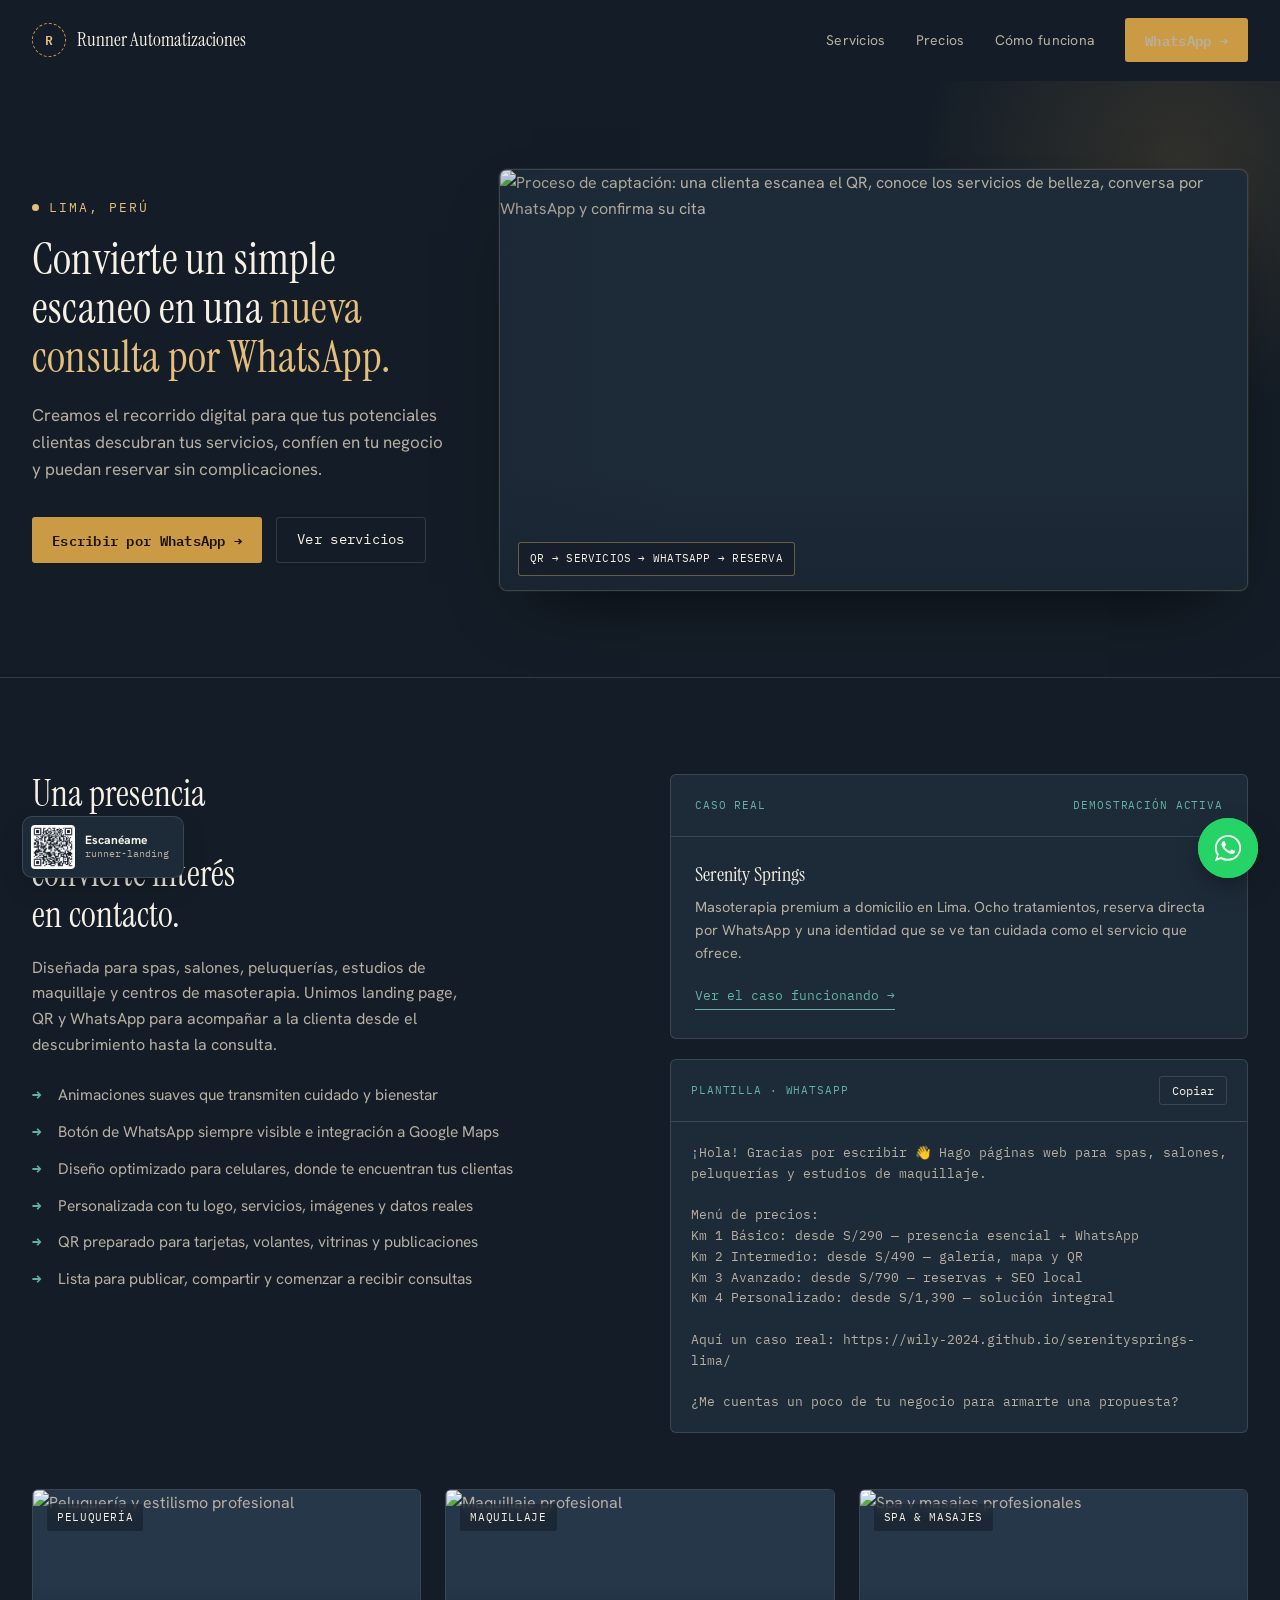
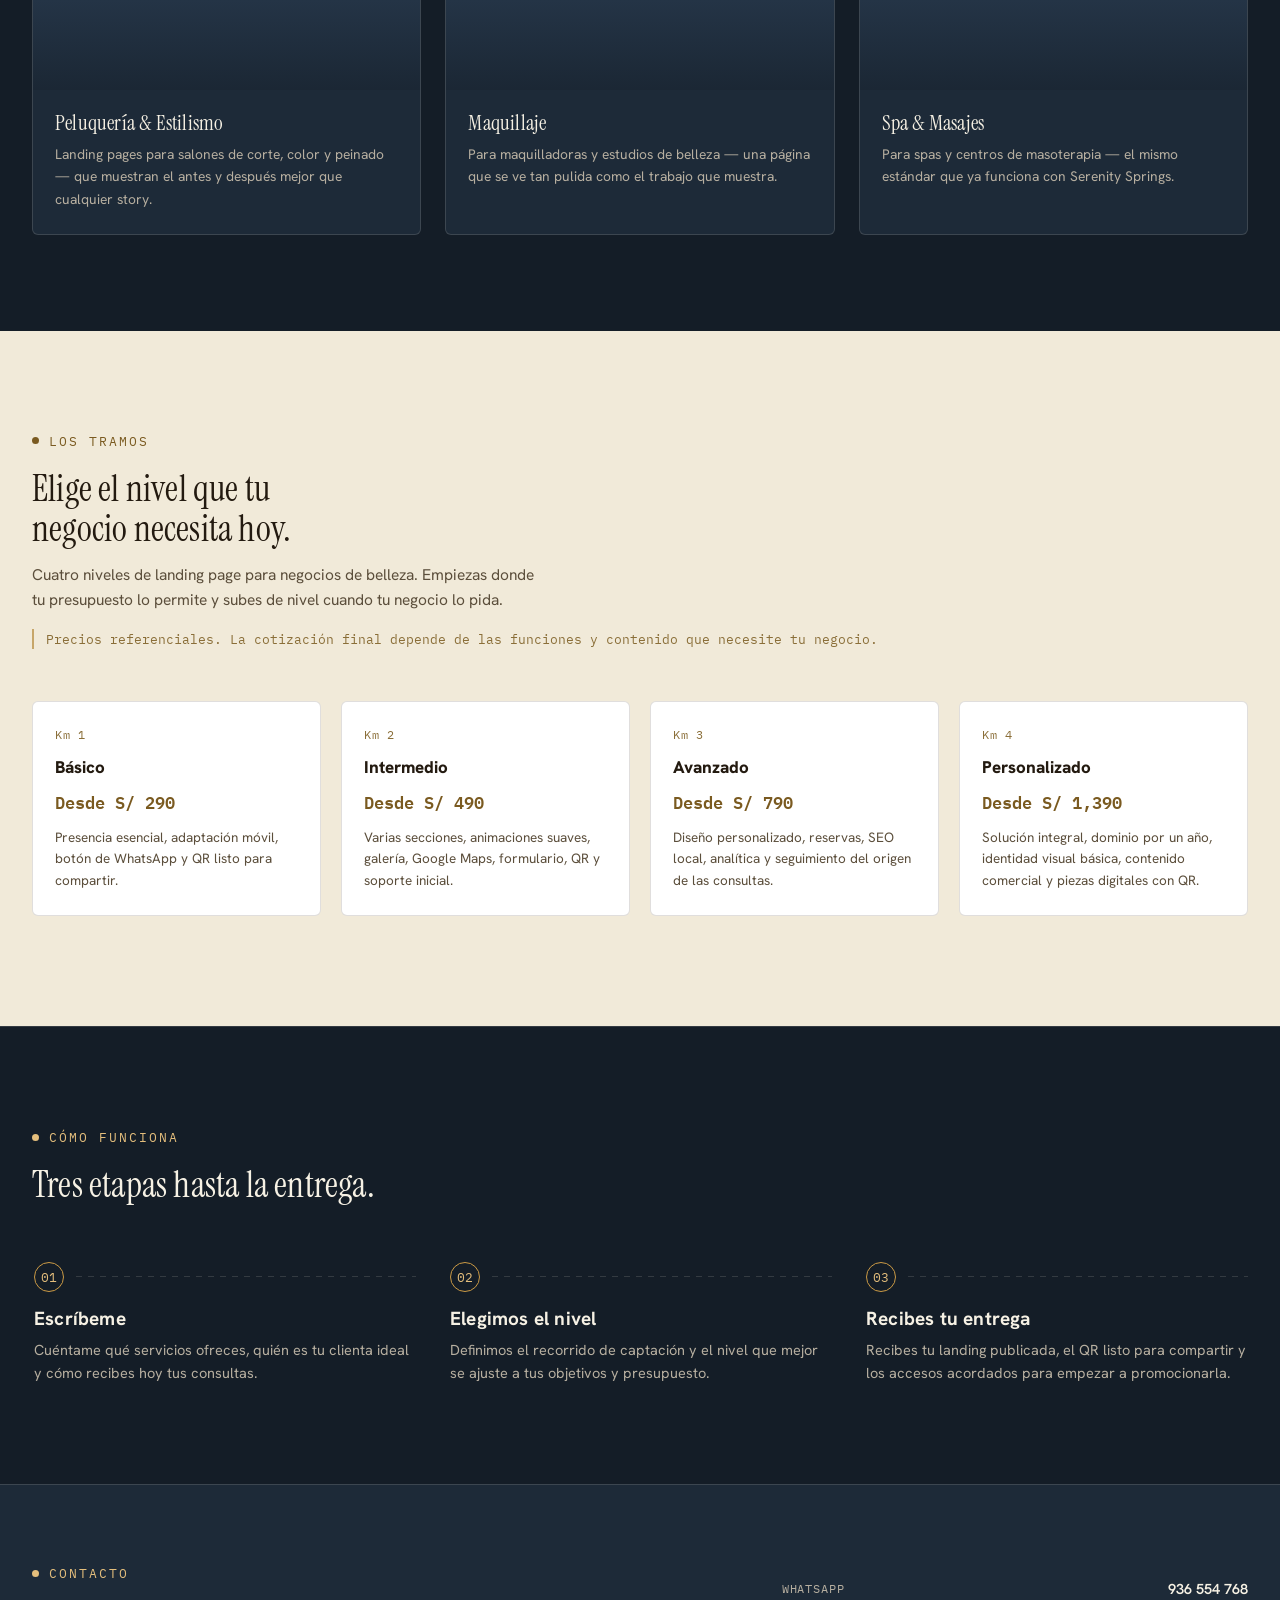
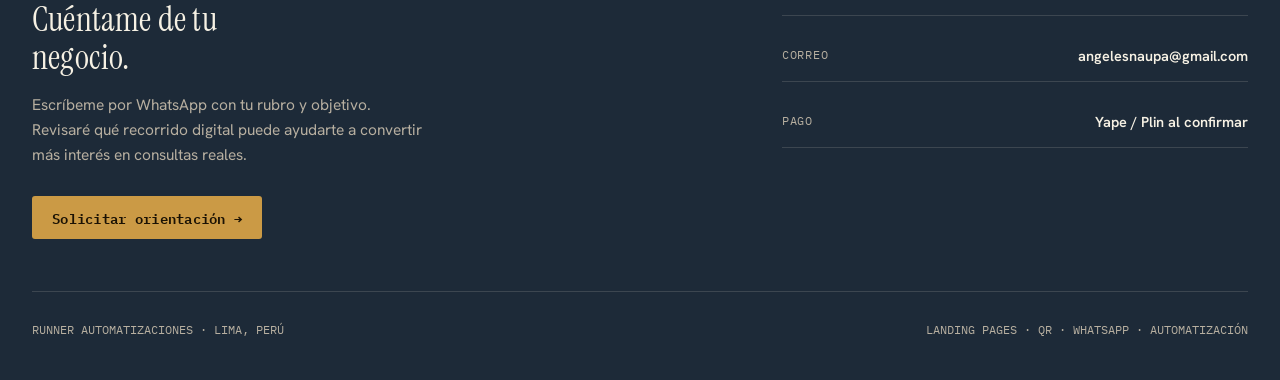
==== index.html @ f47085da "Refresh landing page messaging, pricing, and animated hero" ====
<!DOCTYPE html>
<html lang="es-PE">
<head>
<meta charset="UTF-8">
<meta name="viewport" content="width=device-width, initial-scale=1.0">
<title>Runner Automatizaciones — Captación digital para negocios de belleza en Lima</title>
<meta name="description" content="Landing pages, códigos QR y contacto directo por WhatsApp para spas, salones, peluquerías, maquillaje y masoterapia en Lima.">
<link rel="preconnect" href="https://fonts.googleapis.com">
<link rel="preconnect" href="https://fonts.gstatic.com" crossorigin>
<link href="https://fonts.googleapis.com/css2?family=Instrument+Serif:ital@0;1&family=Hanken+Grotesk:wght@400;500;600;700;800&family=IBM+Plex+Mono:wght@400;500;600&display=swap" rel="stylesheet">
<style>
  :root{
    --ink:#141D27;
    --ink-2:#1D2A38;
    --ink-3:#26374A;
    --paper:#F1EAD9;
    --paper-2:#E7DEC8;
    --paper-ink:#231A10;
    --gold:#CB9A45;
    --gold-soft:#E4BE7C;
    --terracotta:#C15E36;
    --terracotta-soft:#DE8259;
    --turquoise:#3F9384;
    --turquoise-soft:#63B3A4;
    --text-strong:#F6F1E4;
    --text-soft:#B7AFA0;
    --line:rgba(246,241,228,0.14);
    --line-paper:rgba(35,26,16,0.14);
    --font-display:'Instrument Serif', 'Georgia', serif;
    --font-body:'Hanken Grotesk', -apple-system, sans-serif;
    --font-mono:'IBM Plex Mono', 'Courier New', monospace;
    --maxw:1280px;
    scroll-behavior:smooth;
  }
  html{scroll-padding-top:84px;}
  @media (prefers-reduced-motion: reduce){
    html{scroll-behavior:auto;}
    *{animation-duration:0.001ms !important; animation-iteration-count:1 !important; transition-duration:0.001ms !important;}
  }
  *{box-sizing:border-box; margin:0; padding:0;}
  body{
    background:var(--ink);
    color:var(--text-soft);
    font-family:var(--font-body);
    font-size:16px;
    line-height:1.6;
    -webkit-font-smoothing:antialiased;
  }
  img{max-width:100%; display:block;}
  a{color:inherit; text-decoration:none;}
  .wrap{max-width:var(--maxw); margin:0 auto; padding:0 32px;}
  @media (max-width:640px){.wrap{padding:0 20px;}}

  h1,h2,h3{font-family:var(--font-display); font-weight:400; color:var(--text-strong); line-height:1.12; letter-spacing:0.2px;}
  .eyebrow{
    font-family:var(--font-mono); font-size:12.5px; letter-spacing:0.16em; text-transform:uppercase;
    display:flex; align-items:center; gap:10px; margin-bottom:18px;
  }
  .eyebrow .dot{width:7px; height:7px; border-radius:50%; background:currentColor; flex:none;}
  .arrow-list{list-style:none;}
  .arrow-list li{position:relative; padding-left:26px; margin-bottom:12px; font-size:15.5px;}
  .arrow-list li::before{content:"→"; position:absolute; left:0; top:0; font-family:var(--font-mono); font-weight:600;}

  /* ---------- NAV ---------- */
  header{
    position:sticky; top:0; z-index:50;
    padding:18px 0;
    background:rgba(20,29,39,0);
    border-bottom:1px solid transparent;
    transition:background .35s ease, border-color .35s ease, padding .35s ease;
  }
  header.is-solid{background:rgba(20,29,39,0.92); backdrop-filter:blur(10px); border-color:var(--line); padding:13px 0;}
  header .wrap{display:flex; align-items:center; justify-content:space-between; gap:24px;}
  .brand{display:flex; align-items:center; gap:11px; font-family:var(--font-display); font-size:19px; color:var(--text-strong); white-space:nowrap;}
  .brand-mark{
    width:34px; height:34px; border-radius:50%; flex:none; position:relative;
    border:1.5px dashed var(--gold);
    display:flex; align-items:center; justify-content:center;
    font-family:var(--font-mono); font-weight:600; font-size:13px; color:var(--gold-soft);
  }
  nav.primary-nav{display:flex; align-items:center; gap:30px;}
  nav.primary-nav a{font-size:14px; letter-spacing:0.02em; color:var(--text-soft); transition:color .2s;}
  nav.primary-nav a:hover{color:var(--text-strong);}
  .btn{
    display:inline-flex; align-items:center; gap:8px;
    font-family:var(--font-mono); font-size:13.5px; letter-spacing:0.02em;
    padding:11px 20px; border-radius:3px; white-space:nowrap;
    transition:transform .2s ease, box-shadow .2s ease, background .2s ease;
  }
  .btn-primary{background:var(--gold); color:#1B1204; font-weight:600;}
  .btn-primary:hover{transform:translateY(-1px); box-shadow:0 8px 22px -8px rgba(203,154,69,0.55);}
  .btn-ghost{border:1px solid var(--line); color:var(--text-strong);}
  .btn-ghost:hover{border-color:var(--gold-soft); color:var(--gold-soft);}
  .nav-toggle{display:none; background:none; border:1px solid var(--line); border-radius:3px; width:38px; height:38px; color:var(--text-strong); font-size:18px;}

  @media (max-width:860px){
    nav.primary-nav{position:fixed; inset:64px 0 auto 0; background:var(--ink-2); flex-direction:column; align-items:flex-start; padding:20px 24px 26px; gap:16px; border-bottom:1px solid var(--line); transform:translateY(-12px); opacity:0; pointer-events:none; transition:opacity .25s, transform .25s;}
    nav.primary-nav.is-open{opacity:1; transform:translateY(0); pointer-events:auto;}
    .nav-toggle{display:block;}
    .header-cta{display:none;}
  }

  /* ---------- HERO ---------- */
  .hero{padding:88px 0 86px; position:relative; overflow:hidden;}
  .hero::before{
    content:""; position:absolute; top:-180px; right:-160px; width:520px; height:520px; border-radius:50%;
    background:radial-gradient(circle, rgba(203,154,69,0.16), transparent 70%); pointer-events:none;
  }
  .hero-grid{display:grid; grid-template-columns:0.72fr 1.28fr; gap:46px; align-items:center;}
  @media (max-width:900px){.hero-grid{grid-template-columns:1fr; gap:52px;}}
  .hero h1{font-size:clamp(30px,3.4vw,46px); max-width:19ch;}
  .hero h1 em{font-style:normal; color:var(--gold-soft);}
  .hero p.lede{margin-top:20px; font-size:17px; max-width:43ch; color:var(--text-soft);}
  .hero-ctas{display:flex; flex-wrap:wrap; gap:14px; margin-top:34px;}

  .route-card{
    background:var(--ink-2); border:1px solid var(--line); border-radius:8px; padding:0; overflow:hidden; position:relative; aspect-ratio:16/9;
    box-shadow:0 28px 70px -34px rgba(0,0,0,.85), 0 0 0 1px rgba(203,154,69,.08);
  }
  .route-card svg{width:100%; height:auto; display:block;}
  .route-path{stroke-dasharray:6 402; stroke-dashoffset:402; animation:draw 1.8s 0.3s cubic-bezier(.4,0,.2,1) forwards;}
  @keyframes draw{to{stroke-dashoffset:0;}}
  .hero-photo{position:absolute; inset:0; width:100%; height:100%; object-fit:cover;}
  .hero-photo-overlay{position:absolute; inset:0; pointer-events:none; background:linear-gradient(90deg, rgba(20,29,39,.13), transparent 25%), linear-gradient(180deg, transparent 72%, rgba(20,29,39,.36));}
  .hero-caption{position:absolute; left:18px; bottom:14px; z-index:2; padding:7px 11px; border:1px solid rgba(228,190,124,.4); border-radius:3px; background:rgba(20,29,39,.72); backdrop-filter:blur(7px); font-family:var(--font-mono); font-size:11px; color:var(--text-strong); letter-spacing:.02em;}
  @media (max-width:640px){.hero{padding:66px 0 72px}.hero-caption{font-size:9.5px; left:10px; bottom:9px; padding:5px 8px}}
  .route-chips{display:flex; justify-content:space-between; margin-top:22px; gap:14px;}
  .route-chip{
    flex:1; border:1px solid var(--line); border-radius:4px; padding:13px 14px; text-align:left;
  }
  .route-chip .k{display:block; font-family:var(--font-mono); font-size:11px; letter-spacing:0.1em; text-transform:uppercase; margin-bottom:5px;}
  .route-chip .v{font-family:var(--font-body); font-weight:600; font-size:14.5px; color:var(--text-strong);}
  .route-chip.turquoise{border-top:2px solid var(--turquoise);}
  .route-chip.turquoise .k{color:var(--turquoise-soft);}
  .route-chip.terracotta{border-top:2px solid var(--terracotta);}
  .route-chip.terracotta .k{color:var(--terracotta-soft);}

  /* ---------- TAMBO SECTIONS ---------- */
  .tambo{padding:96px 0; border-top:1px solid var(--line); scroll-margin-top:84px;}
  .tambo-grid{display:grid; grid-template-columns:1fr 1fr; gap:60px; align-items:start;}
  @media (max-width:900px){.tambo-grid{grid-template-columns:1fr; gap:42px;}}
  .tambo h2{font-size:clamp(26px,3.4vw,36px); max-width:14ch; margin-bottom:20px;}
  .tambo p.intro{font-size:16px; max-width:48ch; margin-bottom:26px; color:var(--text-soft);}
  .tambo.turquoise .eyebrow{color:var(--turquoise-soft);}
  .tambo.terracotta .eyebrow{color:var(--terracotta-soft);}
  .tambo.turquoise .arrow-list li::before{color:var(--turquoise-soft);}
  .tambo.terracotta .arrow-list li::before{color:var(--terracotta-soft);}

  .proof-card{
    background:var(--ink-2); border:1px solid var(--line); border-radius:6px; overflow:hidden;
  }
  .proof-card .proof-top{
    padding:22px 24px; display:flex; align-items:center; justify-content:space-between; gap:12px; border-bottom:1px solid var(--line);
  }
  .proof-card .proof-top span.tag{font-family:var(--font-mono); font-size:11px; letter-spacing:0.08em; text-transform:uppercase;}
  .tambo.turquoise .proof-card .proof-top span.tag{color:var(--turquoise-soft);}
  .tambo.terracotta .proof-card .proof-top span.tag{color:var(--terracotta-soft);}
  .proof-card .proof-body{padding:26px 24px 28px;}
  .proof-card h3{font-size:20px; margin-bottom:9px;}
  .proof-card p{font-size:14.5px; color:var(--text-soft); margin-bottom:18px;}
  .proof-card .case-link{font-family:var(--font-mono); font-size:13px; display:inline-flex; align-items:center; gap:7px; border-bottom:1px solid currentColor; padding-bottom:2px;}
  .tambo.turquoise .case-link{color:var(--turquoise-soft);}
  .tambo.terracotta .case-link{color:var(--terracotta-soft);}

  .quipu{width:100%; height:auto; margin-bottom:4px;}

  .wa-template{margin-top:20px; background:var(--ink-2); border:1px solid var(--line); border-radius:6px; overflow:hidden;}
  .wa-template .wa-top{padding:16px 20px; display:flex; align-items:center; justify-content:space-between; border-bottom:1px solid var(--line);}
  .wa-template .wa-top span.tag{font-family:var(--font-mono); font-size:11px; letter-spacing:.08em; text-transform:uppercase;}
  .tambo.turquoise .wa-template .wa-top span.tag{color:var(--turquoise-soft);}
  .tambo.terracotta .wa-template .wa-top span.tag{color:var(--terracotta-soft);}
  .wa-copy{font-family:var(--font-mono); font-size:12px; background:none; border:1px solid var(--line); border-radius:3px; padding:6px 12px; color:var(--text-strong); cursor:pointer; transition:border-color .2s, color .2s;}
  .wa-copy:hover{border-color:var(--gold-soft); color:var(--gold-soft);}
  .wa-copy.copied{border-color:var(--turquoise-soft); color:var(--turquoise-soft);}
  .wa-template pre{padding:20px; margin:0; font-family:var(--font-mono); font-size:12.6px; line-height:1.65; color:var(--text-soft); white-space:pre-wrap; word-break:break-word;}

  /* ---------- SPECIALTY CARDS ---------- */
  .card-grid{display:grid; grid-template-columns:repeat(3,1fr); gap:24px; margin-top:56px;}
  @media (max-width:860px){.card-grid{grid-template-columns:1fr;}}
  .s-card{background:var(--ink-2); border:1px solid var(--line); border-radius:6px; overflow:hidden; display:flex; flex-direction:column;}
  .s-visual{position:relative; height:200px; overflow:hidden; background:var(--ink-3);}
  .s-photo{position:absolute; inset:0; width:100%; height:100%; object-fit:cover; animation:s-kenburns 17s ease-in-out infinite;}
  @keyframes s-kenburns{0%{transform:scale(1) translate(0,0);}50%{transform:scale(1.09) translate(-1.5%,-1%);}100%{transform:scale(1) translate(0,0);}}
  .s-overlay{position:absolute; inset:0; background:linear-gradient(180deg, rgba(20,29,39,0) 45%, rgba(20,29,39,.62) 100%);}
  .s-tag{position:absolute; top:14px; left:14px; font-family:var(--font-mono); font-size:10.5px; letter-spacing:.06em; text-transform:uppercase; background:rgba(20,29,39,.55); backdrop-filter:blur(4px); padding:5px 10px; border-radius:2px; color:var(--text-strong);}
  .s-body{padding:22px 22px 24px;}
  .s-body h3{font-size:21px; margin-bottom:8px;}
  .s-body .desc{font-size:13.8px; color:var(--text-soft);}

  /* ---------- PRICING ---------- */
  .tramos{background:var(--paper); color:var(--paper-ink); padding:100px 0 110px;}
  .tramos .eyebrow{color:#7A5A20;}
  .tramos h2{color:var(--paper-ink); font-size:clamp(26px,3.4vw,36px); max-width:16ch; margin-bottom:14px;}
  .tramos p.intro{max-width:56ch; color:#5B4E3B; margin-bottom:16px; font-size:15.5px;}
  .tramos .note{font-family:var(--font-mono); font-size:12.5px; color:#8A6E38; margin-bottom:52px; border-left:2px solid #C7A669; padding-left:12px;}
  .price-grid{display:grid; grid-template-columns:repeat(4,1fr); gap:20px;}
  @media (max-width:900px){.price-grid{grid-template-columns:repeat(2,1fr);}}
  @media (max-width:560px){.price-grid{grid-template-columns:1fr;}}
  .price-card{background:#fff; border:1px solid var(--line-paper); border-radius:6px; padding:24px 22px;}
  .price-card .km{display:block; font-family:var(--font-mono); font-size:11.5px; color:#8A6E38; letter-spacing:.05em; margin-bottom:10px;}
  .price-card h4{font-family:var(--font-body); font-weight:800; font-size:17px; color:var(--paper-ink); margin-bottom:8px;}
  .price-card .price{font-family:var(--font-mono); font-size:17px; font-weight:600; color:#7A5A20; margin-bottom:10px;}
  .price-card p{font-size:13.5px; color:#5B4E3B;}

  /* ---------- HOW IT WORKS ---------- */
  .how{padding:100px 0; border-top:1px solid var(--line);}
  .how .head{max-width:60ch; margin-bottom:56px;}
  .how h2{font-size:clamp(26px,3.4vw,36px);}
  .steps{display:grid; grid-template-columns:repeat(3,1fr); gap:32px;}
  @media (max-width:860px){.steps{grid-template-columns:1fr; gap:38px;}}
  .step{position:relative; padding-left:2px;}
  .step .waypoint{display:flex; align-items:center; gap:12px; margin-bottom:16px;}
  .step .waypoint .num{
    width:30px; height:30px; border-radius:50%; border:1.5px solid var(--gold); color:var(--gold-soft);
    font-family:var(--font-mono); font-size:12.5px; display:flex; align-items:center; justify-content:center; flex:none;
  }
  .step .rail{flex:1; height:1px; background:repeating-linear-gradient(to right, var(--line) 0 6px, transparent 6px 12px);}
  .step h3{font-size:19px; margin-bottom:9px; font-family:var(--font-body); font-weight:700; color:var(--text-strong);}
  .step p{font-size:14.5px; color:var(--text-soft);}

  /* ---------- CONTACT / FOOTER ---------- */
  footer{background:var(--ink-2); border-top:1px solid var(--line); padding:78px 0 40px;}
  .contact-grid{display:grid; grid-template-columns:1.2fr 0.8fr; gap:50px; padding-bottom:52px; border-bottom:1px solid var(--line);}
  @media (max-width:800px){.contact-grid{grid-template-columns:1fr; gap:36px;}}
  footer h2{font-size:clamp(26px,3.4vw,34px); max-width:14ch; margin-bottom:16px;}
  footer p.lede{font-size:15.5px; max-width:44ch; color:var(--text-soft); margin-bottom:28px;}
  .contact-block{display:flex; flex-direction:column; gap:14px;}
  .contact-line{display:flex; justify-content:space-between; align-items:center; padding:14px 0; border-bottom:1px solid var(--line); font-size:14.5px;}
  .contact-line span.label{font-family:var(--font-mono); font-size:11.5px; text-transform:uppercase; letter-spacing:0.08em; color:var(--text-soft);}
  .contact-line a{color:var(--text-strong); font-weight:600;}
  .contact-line a:hover{color:var(--gold-soft);}
  .foot-bottom{display:flex; justify-content:space-between; align-items:center; padding-top:28px; flex-wrap:wrap; gap:14px;}
  .foot-bottom p{font-family:var(--font-mono); font-size:12px; color:var(--text-soft);}

  /* ---------- REVEAL ---------- */
  .reveal{opacity:0; transform:translateY(18px); transition:opacity .7s ease, transform .7s ease;}
  .reveal.is-visible{opacity:1; transform:translateY(0);}

  /* ---------- FLOATING WHATSAPP ---------- */
  .wa-float{position:fixed; right:22px; bottom:22px; z-index:70; width:60px; height:60px; border-radius:50%; background:#25D366; display:flex; align-items:center; justify-content:center; box-shadow:0 10px 28px -8px rgba(0,0,0,.5); transition:transform .2s;}
  .wa-float:hover{transform:scale(1.06);}
  .wa-float svg{width:30px; height:30px;}
  .wa-float .ring{position:absolute; inset:0; border-radius:50%; border:2px solid #25D366; animation:pulse-ring 2.2s ease-out infinite;}
  @keyframes pulse-ring{0%{transform:scale(1); opacity:.7;}100%{transform:scale(1.7); opacity:0;}}

  /* ---------- FLOATING QR ---------- */
  .qr-float{position:fixed; left:22px; bottom:22px; z-index:70; display:flex; align-items:center; gap:10px; background:var(--ink-2); border:1px solid var(--line); border-radius:10px; padding:8px 14px 8px 8px; box-shadow:0 10px 26px -10px rgba(0,0,0,.55); transition:border-color .2s, transform .2s;}
  .qr-float:hover{border-color:var(--gold-soft); transform:translateY(-1px);}
  .qr-float img{width:44px; height:44px; border-radius:4px; display:block; background:#fff;}
  .qr-float .qr-text{display:flex; flex-direction:column; line-height:1.25;}
  .qr-float .qr-text strong{font-family:var(--font-body); font-weight:700; font-size:12px; color:var(--text-strong);}
  .qr-float .qr-text span{font-family:var(--font-mono); font-size:10px; color:var(--text-soft);}
</style>
</head>
<body>

<header id="siteHeader">
  <div class="wrap">
    <a href="#top" class="brand">
      <span class="brand-mark">R</span>
      Runner Automatizaciones
    </a>
    <button class="nav-toggle" id="navToggle" aria-label="Abrir menú" aria-expanded="false">☰</button>
    <nav class="primary-nav" id="primaryNav">
      <a href="#servicios">Servicios</a>
      <a href="#tramos">Precios</a>
      <a href="#como-funciona">Cómo funciona</a>
      <a href="https://wa.me/51936554768" class="btn btn-primary header-cta">WhatsApp →</a>
    </nav>
  </div>
</header>

<main id="top">

  <!-- HERO -->
  <section class="hero">
    <div class="wrap hero-grid">
      <div>
        <p class="eyebrow" style="color:var(--gold-soft)"><span class="dot"></span>LIMA, PERÚ</p>
        <h1>Convierte un simple escaneo en una <em>nueva consulta por WhatsApp.</em></h1>
        <p class="lede">Creamos el recorrido digital para que tus potenciales clientas descubran tus servicios, confíen en tu negocio y puedan reservar sin complicaciones.</p>
        <div class="hero-ctas">
          <a href="https://wa.me/51936554768?text=Hola%20Runner%2C%20quiero%20una%20landing%20page%20para%20mi%20negocio%20de%20belleza." class="btn btn-primary">Escribir por WhatsApp →</a>
          <a href="#servicios" class="btn btn-ghost">Ver servicios</a>
        </div>
      </div>
      <div class="route-card reveal">
        <picture>
          <source srcset="Runner_Hero_QR_Animado_Web.webp" type="image/webp">
          <img class="hero-photo" src="runner-hero-qrmaps.jpg" alt="Proceso de captación: una clienta escanea el QR, conoce los servicios de belleza, conversa por WhatsApp y confirma su cita" width="1600" height="900" fetchpriority="high">
        </picture>
        <div class="hero-photo-overlay"></div>
        <span class="hero-caption">QR → SERVICIOS → WHATSAPP → RESERVA</span>
      </div>
    </div>
  </section>

  <!-- SERVICIOS — BELLEZA -->
  <section class="tambo turquoise" id="servicios">
    <div class="wrap tambo-grid">
      <div>
        <h2>Una presencia digital que convierte interés en contacto.</h2>
        <p class="intro">Diseñada para spas, salones, peluquerías, estudios de maquillaje y centros de masoterapia. Unimos landing page, QR y WhatsApp para acompañar a la clienta desde el descubrimiento hasta la consulta.</p>
        <ul class="arrow-list">
          <li>Animaciones suaves que transmiten cuidado y bienestar</li>
          <li>Botón de WhatsApp siempre visible e integración a Google Maps</li>
          <li>Diseño optimizado para celulares, donde te encuentran tus clientas</li>
          <li>Personalizada con tu logo, servicios, imágenes y datos reales</li>
          <li>QR preparado para tarjetas, volantes, vitrinas y publicaciones</li>
          <li>Lista para publicar, compartir y comenzar a recibir consultas</li>
        </ul>
      </div>
      <div>
        <div class="proof-card reveal">
          <div class="proof-top">
            <span class="tag">Caso real</span>
            <span class="tag">Demostración activa</span>
          </div>
          <div class="proof-body">
            <h3>Serenity Springs</h3>
            <p>Masoterapia premium a domicilio en Lima. Ocho tratamientos, reserva directa por WhatsApp y una identidad que se ve tan cuidada como el servicio que ofrece.</p>
            <a class="case-link" href="https://wily-2024.github.io/serenitysprings-lima/" target="_blank" rel="noopener">Ver el caso funcionando →</a>
          </div>
        </div>
        <div class="wa-template reveal">
          <div class="wa-top">
            <span class="tag">Plantilla · WhatsApp</span>
            <button class="wa-copy" type="button">Copiar</button>
          </div>
          <pre>¡Hola! Gracias por escribir 👋 Hago páginas web para spas, salones, peluquerías y estudios de maquillaje.

Menú de precios:
Km 1 Básico: desde S/290 — presencia esencial + WhatsApp
Km 2 Intermedio: desde S/490 — galería, mapa y QR
Km 3 Avanzado: desde S/790 — reservas + SEO local
Km 4 Personalizado: desde S/1,390 — solución integral

Aquí un caso real: https://wily-2024.github.io/serenitysprings-lima/

¿Me cuentas un poco de tu negocio para armarte una propuesta?</pre>
        </div>
      </div>
    </div>

    <div class="wrap">
      <div class="card-grid">

        <div class="s-card reveal">
          <div class="s-visual">
            <img class="s-photo" src="https://images.unsplash.com/photo-1634449571010-02389ed0f9b0?auto=format&amp;fit=crop&amp;w=1200&amp;q=80" alt="Peluquería y estilismo profesional" loading="lazy">
            <div class="s-overlay"></div>
            <span class="s-tag">Peluquería</span>
          </div>
          <div class="s-body">
            <h3>Peluquería &amp; Estilismo</h3>
            <p class="desc">Landing pages para salones de corte, color y peinado — que muestran el antes y después mejor que cualquier story.</p>
          </div>
        </div>

        <div class="s-card reveal">
          <div class="s-visual">
            <img class="s-photo" src="https://images.unsplash.com/photo-1709477542149-f4e0e21d590b?auto=format&amp;fit=crop&amp;w=1200&amp;q=80" alt="Maquillaje profesional" loading="lazy">
            <div class="s-overlay"></div>
            <span class="s-tag">Maquillaje</span>
          </div>
          <div class="s-body">
            <h3>Maquillaje</h3>
            <p class="desc">Para maquilladoras y estudios de belleza — una página que se ve tan pulida como el trabajo que muestra.</p>
          </div>
        </div>

        <div class="s-card reveal">
          <div class="s-visual">
            <img class="s-photo" src="https://images.unsplash.com/photo-1544161515-4ab6ce6db874?auto=format&amp;fit=crop&amp;w=1200&amp;q=80" alt="Spa y masajes profesionales" loading="lazy">
            <div class="s-overlay"></div>
            <span class="s-tag">Spa &amp; Masajes</span>
          </div>
          <div class="s-body">
            <h3>Spa &amp; Masajes</h3>
            <p class="desc">Para spas y centros de masoterapia — el mismo estándar que ya funciona con Serenity Springs.</p>
          </div>
        </div>

      </div>
    </div>
  </section>

  <!-- PRICING -->
  <section class="tramos" id="tramos">
    <div class="wrap">
      <p class="eyebrow"><span class="dot"></span>LOS TRAMOS</p>
      <h2>Elige el nivel que tu negocio necesita hoy.</h2>
      <p class="intro">Cuatro niveles de landing page para negocios de belleza. Empiezas donde tu presupuesto lo permite y subes de nivel cuando tu negocio lo pida.</p>
      <p class="note">Precios referenciales. La cotización final depende de las funciones y contenido que necesite tu negocio.</p>

      <div class="price-grid">
        <div class="price-card">
          <span class="km">Km 1</span>
          <h4>Básico</h4>
          <p class="price">Desde S/ 290</p>
          <p>Presencia esencial, adaptación móvil, botón de WhatsApp y QR listo para compartir.</p>
        </div>
        <div class="price-card">
          <span class="km">Km 2</span>
          <h4>Intermedio</h4>
          <p class="price">Desde S/ 490</p>
          <p>Varias secciones, animaciones suaves, galería, Google Maps, formulario, QR y soporte inicial.</p>
        </div>
        <div class="price-card">
          <span class="km">Km 3</span>
          <h4>Avanzado</h4>
          <p class="price">Desde S/ 790</p>
          <p>Diseño personalizado, reservas, SEO local, analítica y seguimiento del origen de las consultas.</p>
        </div>
        <div class="price-card">
          <span class="km">Km 4</span>
          <h4>Personalizado</h4>
          <p class="price">Desde S/ 1,390</p>
          <p>Solución integral, dominio por un año, identidad visual básica, contenido comercial y piezas digitales con QR.</p>
        </div>
      </div>
    </div>
  </section>

  <!-- HOW IT WORKS -->
  <section class="how" id="como-funciona">
    <div class="wrap">
      <div class="head reveal">
        <p class="eyebrow" style="color:var(--gold-soft)"><span class="dot"></span>CÓMO FUNCIONA</p>
        <h2>Tres etapas hasta la entrega.</h2>
      </div>
      <div class="steps">
        <div class="step reveal">
          <div class="waypoint"><span class="num">01</span><span class="rail"></span></div>
          <h3>Escríbeme</h3>
          <p>Cuéntame qué servicios ofreces, quién es tu clienta ideal y cómo recibes hoy tus consultas.</p>
        </div>
        <div class="step reveal">
          <div class="waypoint"><span class="num">02</span><span class="rail"></span></div>
          <h3>Elegimos el nivel</h3>
          <p>Definimos el recorrido de captación y el nivel que mejor se ajuste a tus objetivos y presupuesto.</p>
        </div>
        <div class="step reveal">
          <div class="waypoint"><span class="num">03</span><span class="rail"></span></div>
          <h3>Recibes tu entrega</h3>
          <p>Recibes tu landing publicada, el QR listo para compartir y los accesos acordados para empezar a promocionarla.</p>
        </div>
      </div>
    </div>
  </section>

</main>

<footer>
  <div class="wrap">
    <div class="contact-grid">
      <div class="reveal">
        <p class="eyebrow" style="color:var(--gold-soft)"><span class="dot"></span>CONTACTO</p>
        <h2>Cuéntame de tu negocio.</h2>
        <p class="lede">Escríbeme por WhatsApp con tu rubro y objetivo. Revisaré qué recorrido digital puede ayudarte a convertir más interés en consultas reales.</p>
        <a href="https://wa.me/51936554768?text=Hola%20Runner%2C%20quiero%20mejorar%20la%20captaci%C3%B3n%20digital%20de%20mi%20negocio." class="btn btn-primary">Solicitar orientación →</a>
      </div>
      <div class="contact-block reveal">
        <div class="contact-line"><span class="label">WhatsApp</span><a href="https://wa.me/51936554768">936 554 768</a></div>
        <div class="contact-line"><span class="label">Correo</span><a href="mailto:angelesnaupa@gmail.com">angelesnaupa@gmail.com</a></div>
        <div class="contact-line"><span class="label">Pago</span><span style="color:var(--text-strong); font-weight:600;">Yape / Plin al confirmar</span></div>
      </div>
    </div>
    <div class="foot-bottom">
      <p>RUNNER AUTOMATIZACIONES · LIMA, PERÚ</p>
      <p>LANDING PAGES · QR · WHATSAPP · AUTOMATIZACIÓN</p>
    </div>
  </div>
</footer>

<a class="wa-float" href="https://wa.me/51936554768?text=Hola%20Runner%2C%20quiero%20una%20landing%20page%20para%20mi%20negocio%20de%20belleza." target="_blank" rel="noopener" aria-label="Escríbenos por WhatsApp">
  <span class="ring"></span>
  <svg viewBox="0 0 32 32" fill="#fff"><path d="M16 2C8.3 2 2 8.3 2 16c0 2.8.8 5.5 2.3 7.8L2 30l6.4-2.3c2.2 1.3 4.8 2 7.6 2 7.7 0 14-6.3 14-14S23.7 2 16 2zm0 25.5c-2.4 0-4.7-.7-6.6-1.9l-.5-.3-4.2 1.5 1.5-4.1-.3-.5C4.6 20.4 4 18.2 4 16 4 9.4 9.4 4 16 4s12 5.4 12 12-5.4 11.5-12 11.5zm6.6-8.7c-.4-.2-2.1-1-2.4-1.2-.3-.1-.5-.2-.8.2-.2.3-.9 1.2-1.1 1.4-.2.2-.4.3-.7.1-.4-.2-1.6-.6-3-1.9-1.1-1-1.9-2.2-2.1-2.6-.2-.4 0-.6.2-.7.2-.2.4-.4.6-.7.2-.2.3-.4.4-.6.1-.3 0-.5 0-.7-.1-.2-.8-2-1.1-2.7-.3-.7-.6-.6-.8-.6h-.7c-.2 0-.6.1-.9.4-.3.3-1.2 1.2-1.2 2.9s1.3 3.4 1.4 3.6c.2.2 2.6 4 6.2 5.5.9.4 1.6.6 2.1.8.9.3 1.7.2 2.3.1.7-.1 2.1-.9 2.4-1.7.3-.8.3-1.5.2-1.7-.1-.1-.3-.2-.6-.4z"/></svg>
</a>

<a class="qr-float" href="https://wily-2024.github.io/runner-landing/" target="_blank" rel="noopener" aria-label="Escanear código QR de Runner">
  <img src="runner-qr.png" alt="Código QR de Runner Automatizaciones" loading="lazy">
  <span class="qr-text"><strong>Escanéame</strong><span>runner-landing</span></span>
</a>

<script>
  // Header solidifies on scroll
  const header = document.getElementById('siteHeader');
  const onScroll = () => header.classList.toggle('is-solid', window.scrollY > 12);
  document.addEventListener('scroll', onScroll, {passive:true});
  onScroll();

  // Mobile nav toggle
  const navToggle = document.getElementById('navToggle');
  const primaryNav = document.getElementById('primaryNav');
  navToggle.addEventListener('click', () => {
    const open = primaryNav.classList.toggle('is-open');
    navToggle.setAttribute('aria-expanded', open);
    navToggle.textContent = open ? '✕' : '☰';
  });
  primaryNav.querySelectorAll('a').forEach(a => a.addEventListener('click', () => {
    primaryNav.classList.remove('is-open');
    navToggle.setAttribute('aria-expanded', 'false');
    navToggle.textContent = '☰';
  }));

  // Copy WhatsApp templates
  document.querySelectorAll('.wa-copy').forEach(btn => {
    btn.addEventListener('click', () => {
      const text = btn.closest('.wa-template').querySelector('pre').innerText;
      const done = () => {
        btn.textContent = 'Copiado ✓';
        btn.classList.add('copied');
        setTimeout(() => { btn.textContent = 'Copiar'; btn.classList.remove('copied'); }, 1800);
      };
      if (navigator.clipboard && navigator.clipboard.writeText) {
        navigator.clipboard.writeText(text).then(done).catch(done);
      } else {
        done();
      }
    });
  });

  // Scroll reveal
  const reveals = document.querySelectorAll('.reveal');
  if ('IntersectionObserver' in window) {
    const io = new IntersectionObserver((entries) => {
      entries.forEach(e => { if (e.isIntersecting) { e.target.classList.add('is-visible'); io.unobserve(e.target); } });
    }, {threshold:0.15});
    reveals.forEach(el => io.observe(el));
  } else {
    reveals.forEach(el => el.classList.add('is-visible'));
  }
</script>

</body>
</html>
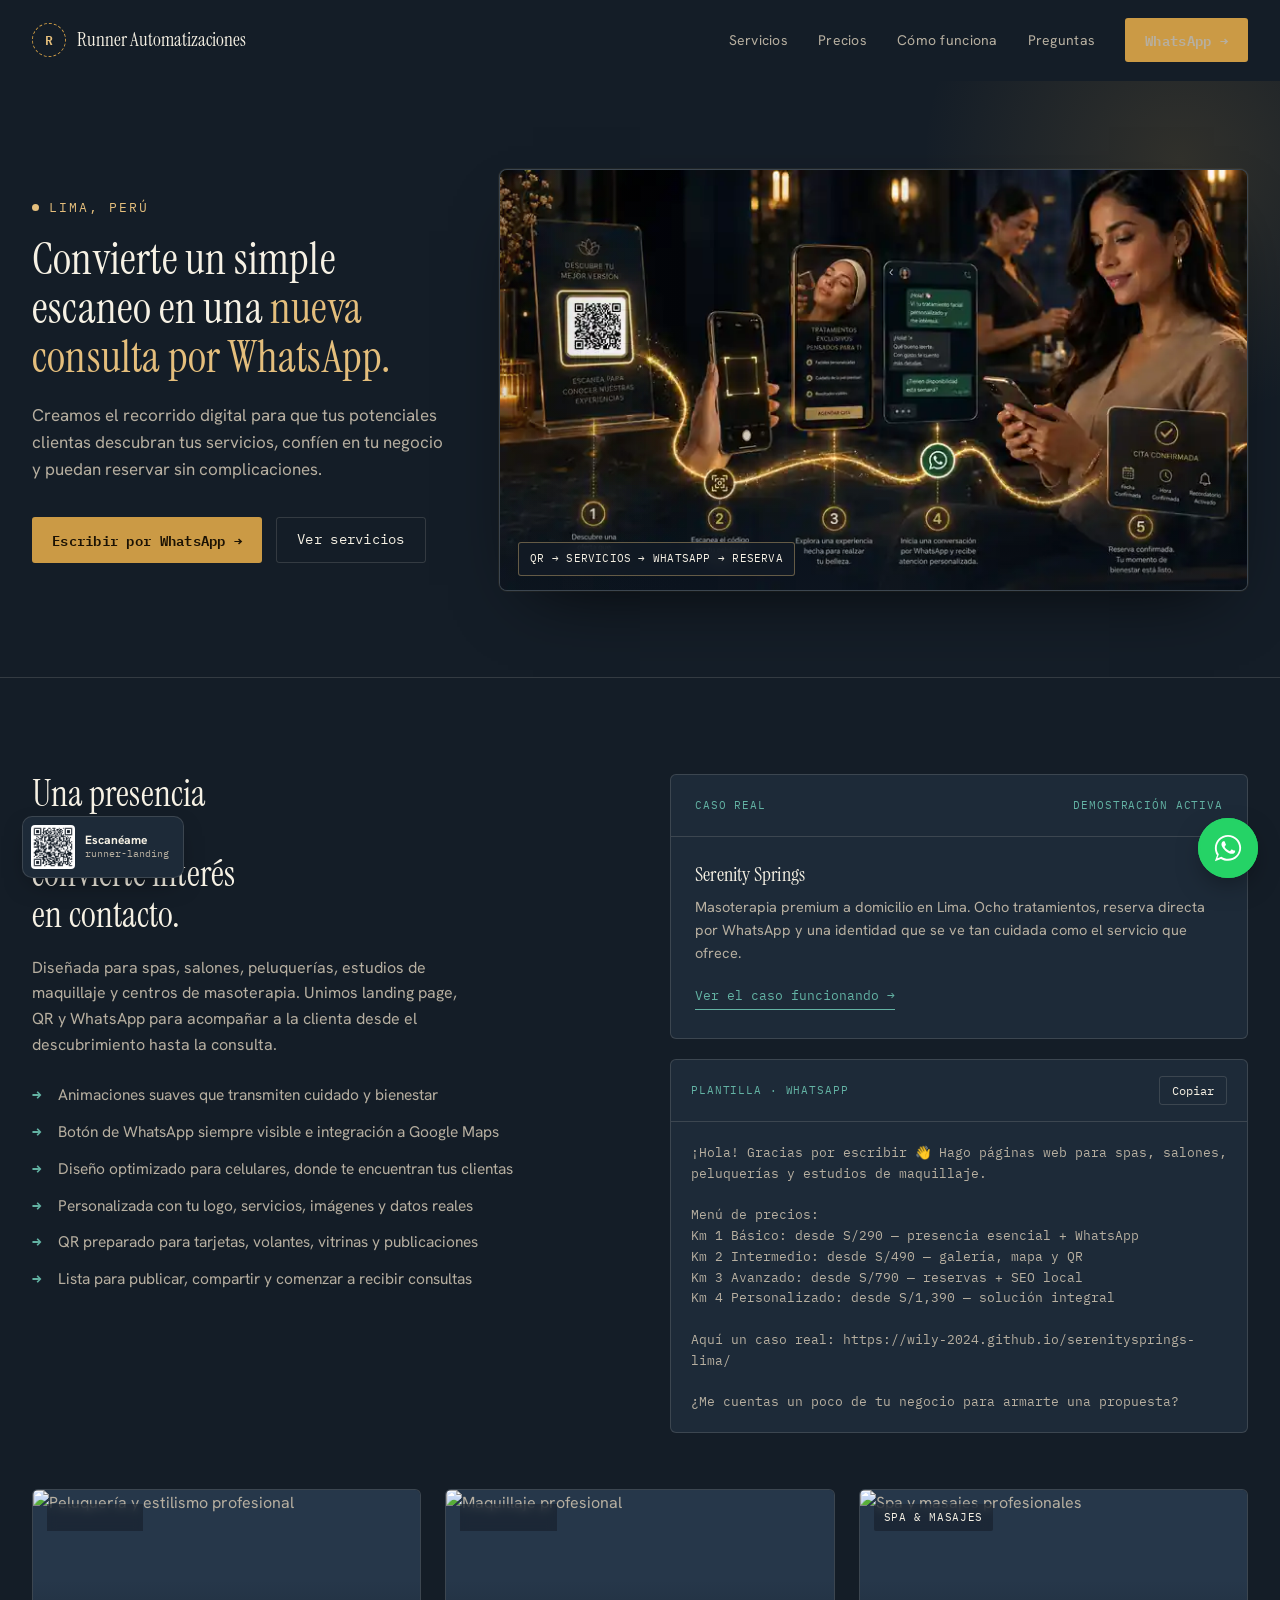
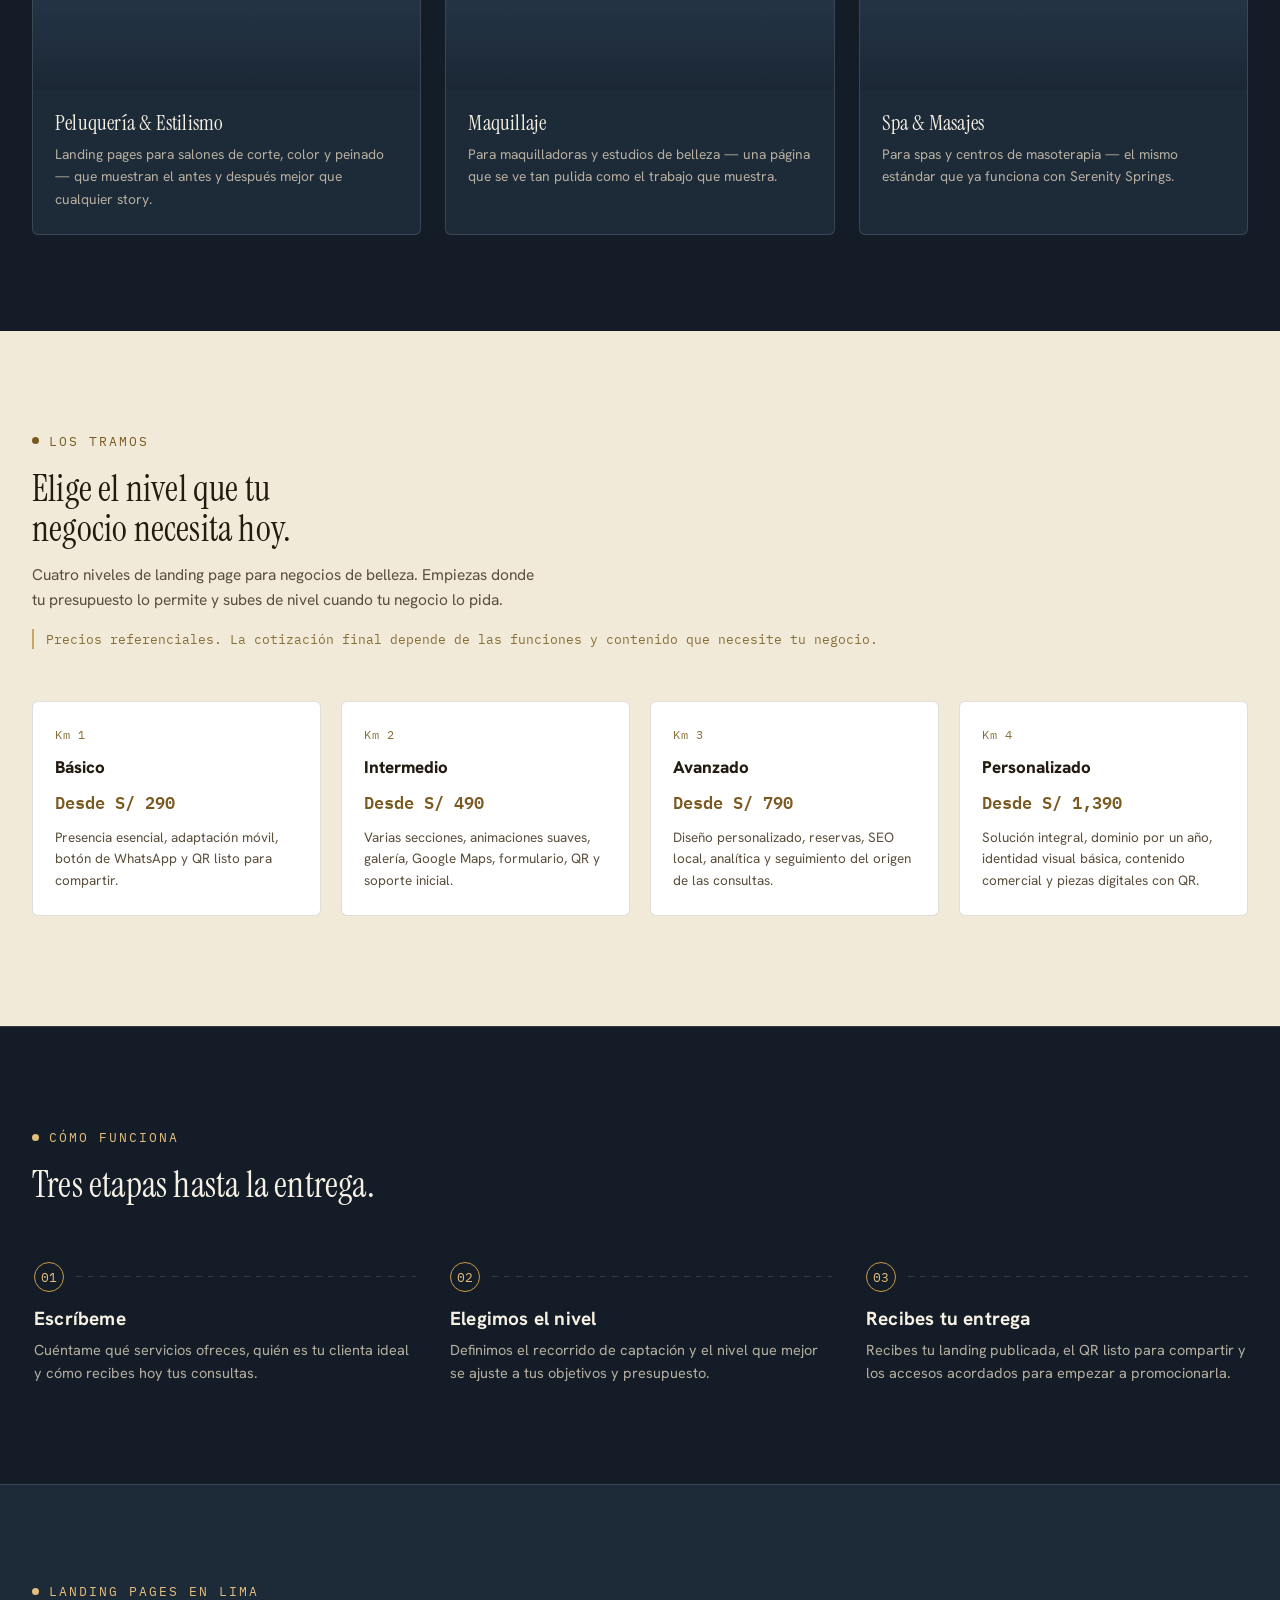
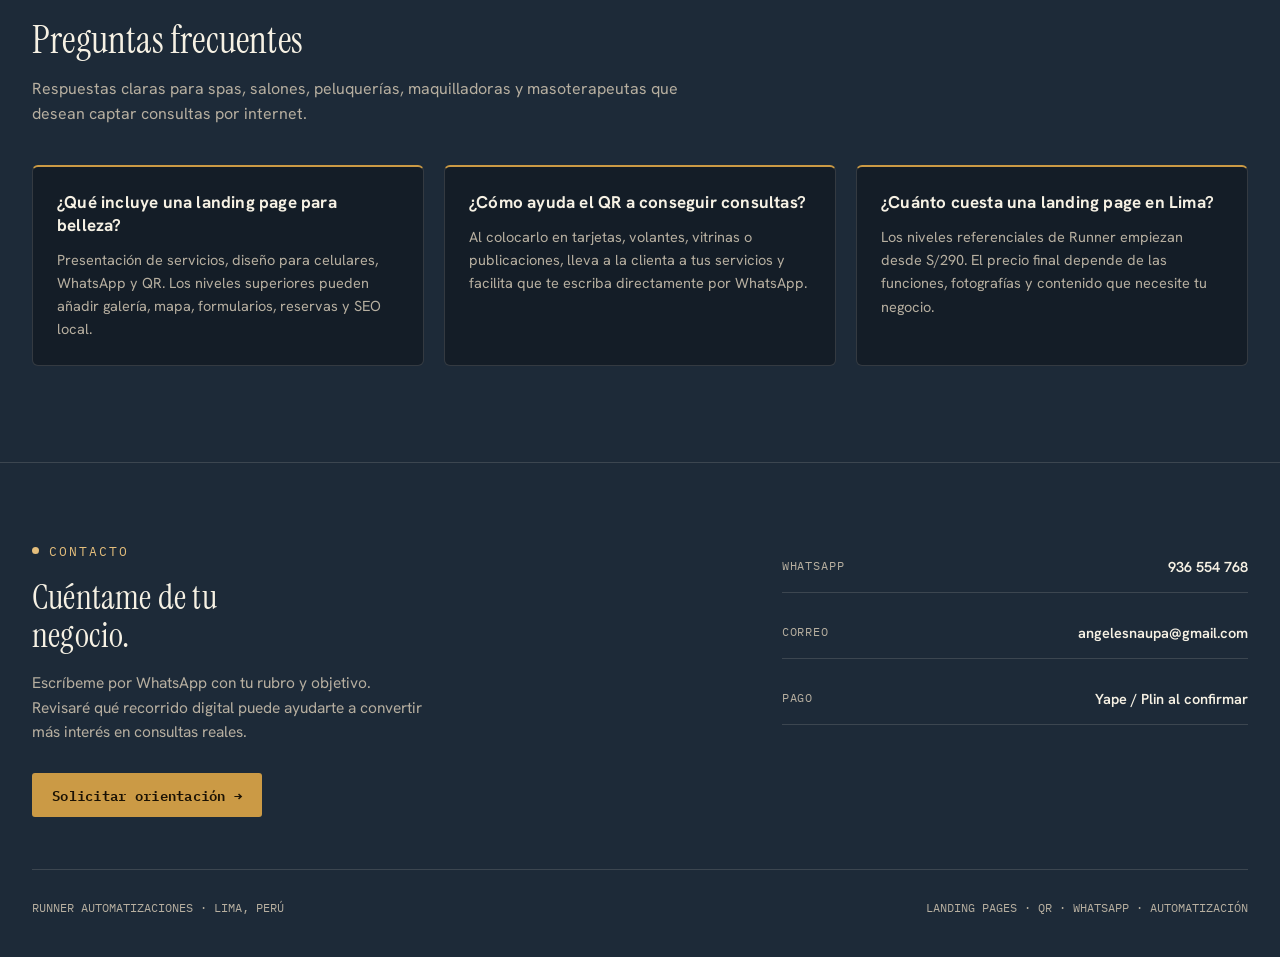
==== commit d46105b4: "Improve local SEO and Google indexability" ====
--- a/index.html
+++ b/index.html
@@ -3,11 +3,51 @@
 <head>
 <meta charset="UTF-8">
 <meta name="viewport" content="width=device-width, initial-scale=1.0">
-<title>Runner Automatizaciones — Captación digital para negocios de belleza en Lima</title>
-<meta name="description" content="Landing pages, códigos QR y contacto directo por WhatsApp para spas, salones, peluquerías, maquillaje y masoterapia en Lima.">
+<title>Landing pages para negocios de belleza en Lima | Runner</title>
+<meta name="description" content="Creamos landing pages con código QR y contacto directo por WhatsApp para spas, salones, peluquerías, maquilladoras y masoterapeutas en Lima.">
+<meta name="robots" content="index, follow, max-image-preview:large, max-snippet:-1, max-video-preview:-1">
+<meta name="author" content="Runner Automatizaciones">
+<link rel="canonical" href="https://wily-2024.github.io/runner-landing/">
+<meta property="og:type" content="website">
+<meta property="og:locale" content="es_PE">
+<meta property="og:site_name" content="Runner Automatizaciones">
+<meta property="og:title" content="Landing pages para negocios de belleza en Lima | Runner">
+<meta property="og:description" content="Convierte un escaneo QR en una consulta por WhatsApp. Presencia digital para negocios de belleza en Lima.">
+<meta property="og:url" content="https://wily-2024.github.io/runner-landing/">
+<meta property="og:image" content="https://wily-2024.github.io/runner-landing/runner-hero-qrmaps.jpg">
+<meta name="twitter:card" content="summary_large_image">
+<meta name="twitter:title" content="Landing pages para negocios de belleza en Lima | Runner">
+<meta name="twitter:description" content="Landing page, QR y WhatsApp unidos para convertir interés en nuevas consultas.">
+<meta name="twitter:image" content="https://wily-2024.github.io/runner-landing/runner-hero-qrmaps.jpg">
 <link rel="preconnect" href="https://fonts.googleapis.com">
 <link rel="preconnect" href="https://fonts.gstatic.com" crossorigin>
 <link href="https://fonts.googleapis.com/css2?family=Instrument+Serif:ital@0;1&family=Hanken+Grotesk:wght@400;500;600;700;800&family=IBM+Plex+Mono:wght@400;500;600&display=swap" rel="stylesheet">
+<script type="application/ld+json">
+{
+  "@context":"https://schema.org",
+  "@type":"ProfessionalService",
+  "name":"Runner Automatizaciones",
+  "url":"https://wily-2024.github.io/runner-landing/",
+  "image":"https://wily-2024.github.io/runner-landing/runner-hero-qrmaps.jpg",
+  "description":"Diseño de landing pages, códigos QR y contacto directo por WhatsApp para negocios de belleza en Lima.",
+  "telephone":"+51 936 554 768",
+  "email":"angelesnaupa@gmail.com",
+  "areaServed":{"@type":"City","name":"Lima, Perú"},
+  "priceRange":"S/290–S/1,390+",
+  "knowsAbout":["Landing pages","Códigos QR","WhatsApp Business","Diseño web para spas","Diseño web para salones de belleza"]
+}
+</script>
+<script type="application/ld+json">
+{
+  "@context":"https://schema.org",
+  "@type":"FAQPage",
+  "mainEntity":[
+    {"@type":"Question","name":"¿Qué incluye una landing page para un negocio de belleza?","acceptedAnswer":{"@type":"Answer","text":"Incluye presentación de servicios, diseño para celulares, botones de WhatsApp, código QR y, según el nivel elegido, galería, mapa, formularios, reservas y posicionamiento local."}},
+    {"@type":"Question","name":"¿Cómo ayuda el código QR a conseguir consultas?","acceptedAnswer":{"@type":"Answer","text":"El QR colocado en tarjetas, volantes, vitrinas o publicaciones lleva a la clienta directamente a la landing, donde conoce los servicios y puede iniciar una conversación por WhatsApp."}},
+    {"@type":"Question","name":"¿Cuánto cuesta una landing page en Lima?","acceptedAnswer":{"@type":"Answer","text":"En Runner Automatizaciones los niveles referenciales comienzan desde S/290. La cotización final depende de las funciones y el contenido que necesite cada negocio."}}
+  ]
+}
+</script>
 <style>
   :root{
     --ink:#141D27;
@@ -218,6 +258,17 @@
   .step h3{font-size:19px; margin-bottom:9px; font-family:var(--font-body); font-weight:700; color:var(--text-strong);}
   .step p{font-size:14.5px; color:var(--text-soft);}
 
+  /* ---------- FAQ / SEO LOCAL ---------- */
+  .faq{padding:96px 0; border-top:1px solid var(--line); background:var(--ink-2);}
+  .faq-head{max-width:660px; margin-bottom:38px;}
+  .faq h2{font-size:clamp(28px,3.4vw,38px); margin-bottom:14px;}
+  .faq-head p{color:var(--text-soft);}
+  .faq-grid{display:grid; grid-template-columns:repeat(3,1fr); gap:20px;}
+  .faq-item{padding:24px; border:1px solid var(--line); border-top:2px solid var(--gold); border-radius:6px; background:var(--ink);}
+  .faq-item h3{font-family:var(--font-body); font-size:17px; font-weight:700; line-height:1.35; margin-bottom:11px;}
+  .faq-item p{font-size:14.5px; color:var(--text-soft);}
+  @media (max-width:860px){.faq-grid{grid-template-columns:1fr;}}
+
   /* ---------- CONTACT / FOOTER ---------- */
   footer{background:var(--ink-2); border-top:1px solid var(--line); padding:78px 0 40px;}
   .contact-grid{display:grid; grid-template-columns:1.2fr 0.8fr; gap:50px; padding-bottom:52px; border-bottom:1px solid var(--line);}
@@ -265,6 +316,7 @@
       <a href="#servicios">Servicios</a>
       <a href="#tramos">Precios</a>
       <a href="#como-funciona">Cómo funciona</a>
+      <a href="#preguntas">Preguntas</a>
       <a href="https://wa.me/51936554768" class="btn btn-primary header-cta">WhatsApp →</a>
     </nav>
   </div>
@@ -445,6 +497,31 @@
           <h3>Recibes tu entrega</h3>
           <p>Recibes tu landing publicada, el QR listo para compartir y los accesos acordados para empezar a promocionarla.</p>
         </div>
+      </div>
+    </div>
+  </section>
+
+  <!-- PREGUNTAS FRECUENTES -->
+  <section class="faq" id="preguntas">
+    <div class="wrap">
+      <div class="faq-head reveal">
+        <p class="eyebrow" style="color:var(--gold-soft)"><span class="dot"></span>LANDING PAGES EN LIMA</p>
+        <h2>Preguntas frecuentes</h2>
+        <p>Respuestas claras para spas, salones, peluquerías, maquilladoras y masoterapeutas que desean captar consultas por internet.</p>
+      </div>
+      <div class="faq-grid">
+        <article class="faq-item reveal">
+          <h3>¿Qué incluye una landing page para belleza?</h3>
+          <p>Presentación de servicios, diseño para celulares, WhatsApp y QR. Los niveles superiores pueden añadir galería, mapa, formularios, reservas y SEO local.</p>
+        </article>
+        <article class="faq-item reveal">
+          <h3>¿Cómo ayuda el QR a conseguir consultas?</h3>
+          <p>Al colocarlo en tarjetas, volantes, vitrinas o publicaciones, lleva a la clienta a tus servicios y facilita que te escriba directamente por WhatsApp.</p>
+        </article>
+        <article class="faq-item reveal">
+          <h3>¿Cuánto cuesta una landing page en Lima?</h3>
+          <p>Los niveles referenciales de Runner empiezan desde S/290. El precio final depende de las funciones, fotografías y contenido que necesite tu negocio.</p>
+        </article>
       </div>
     </div>
   </section>
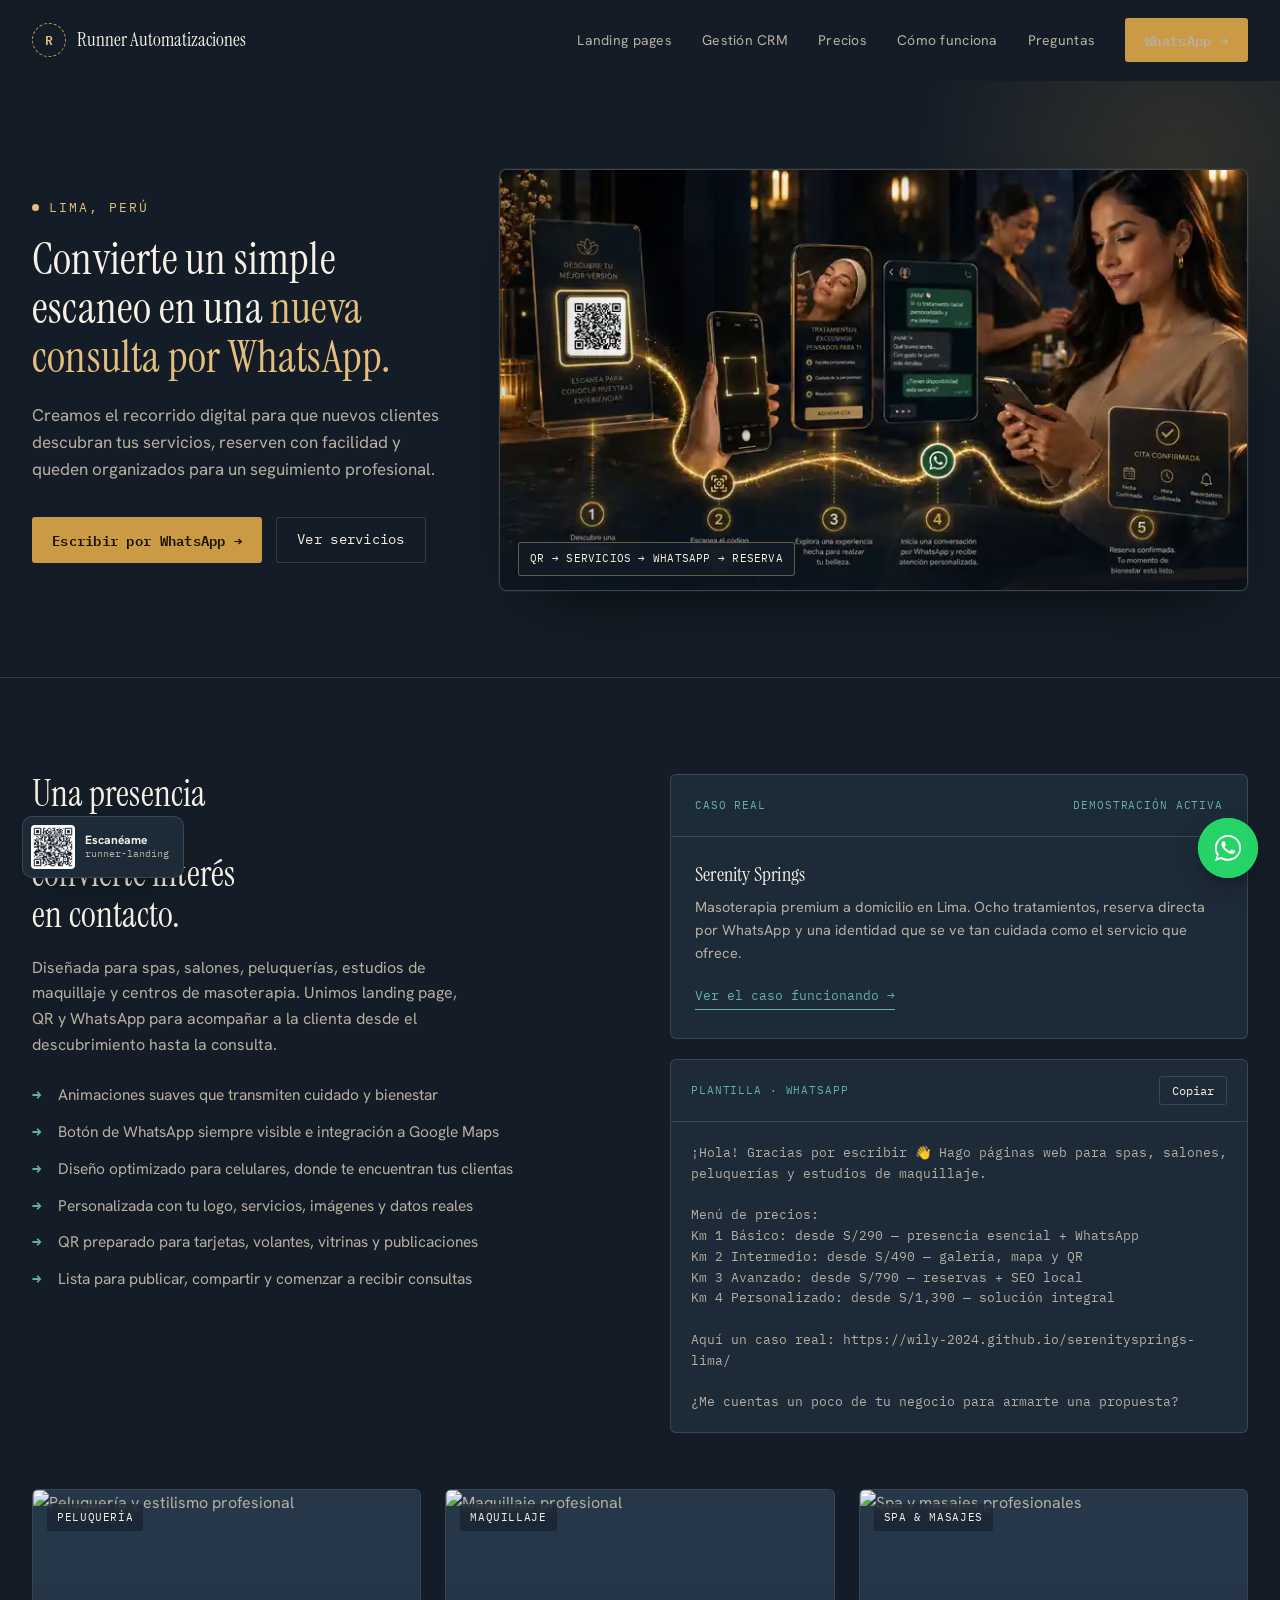
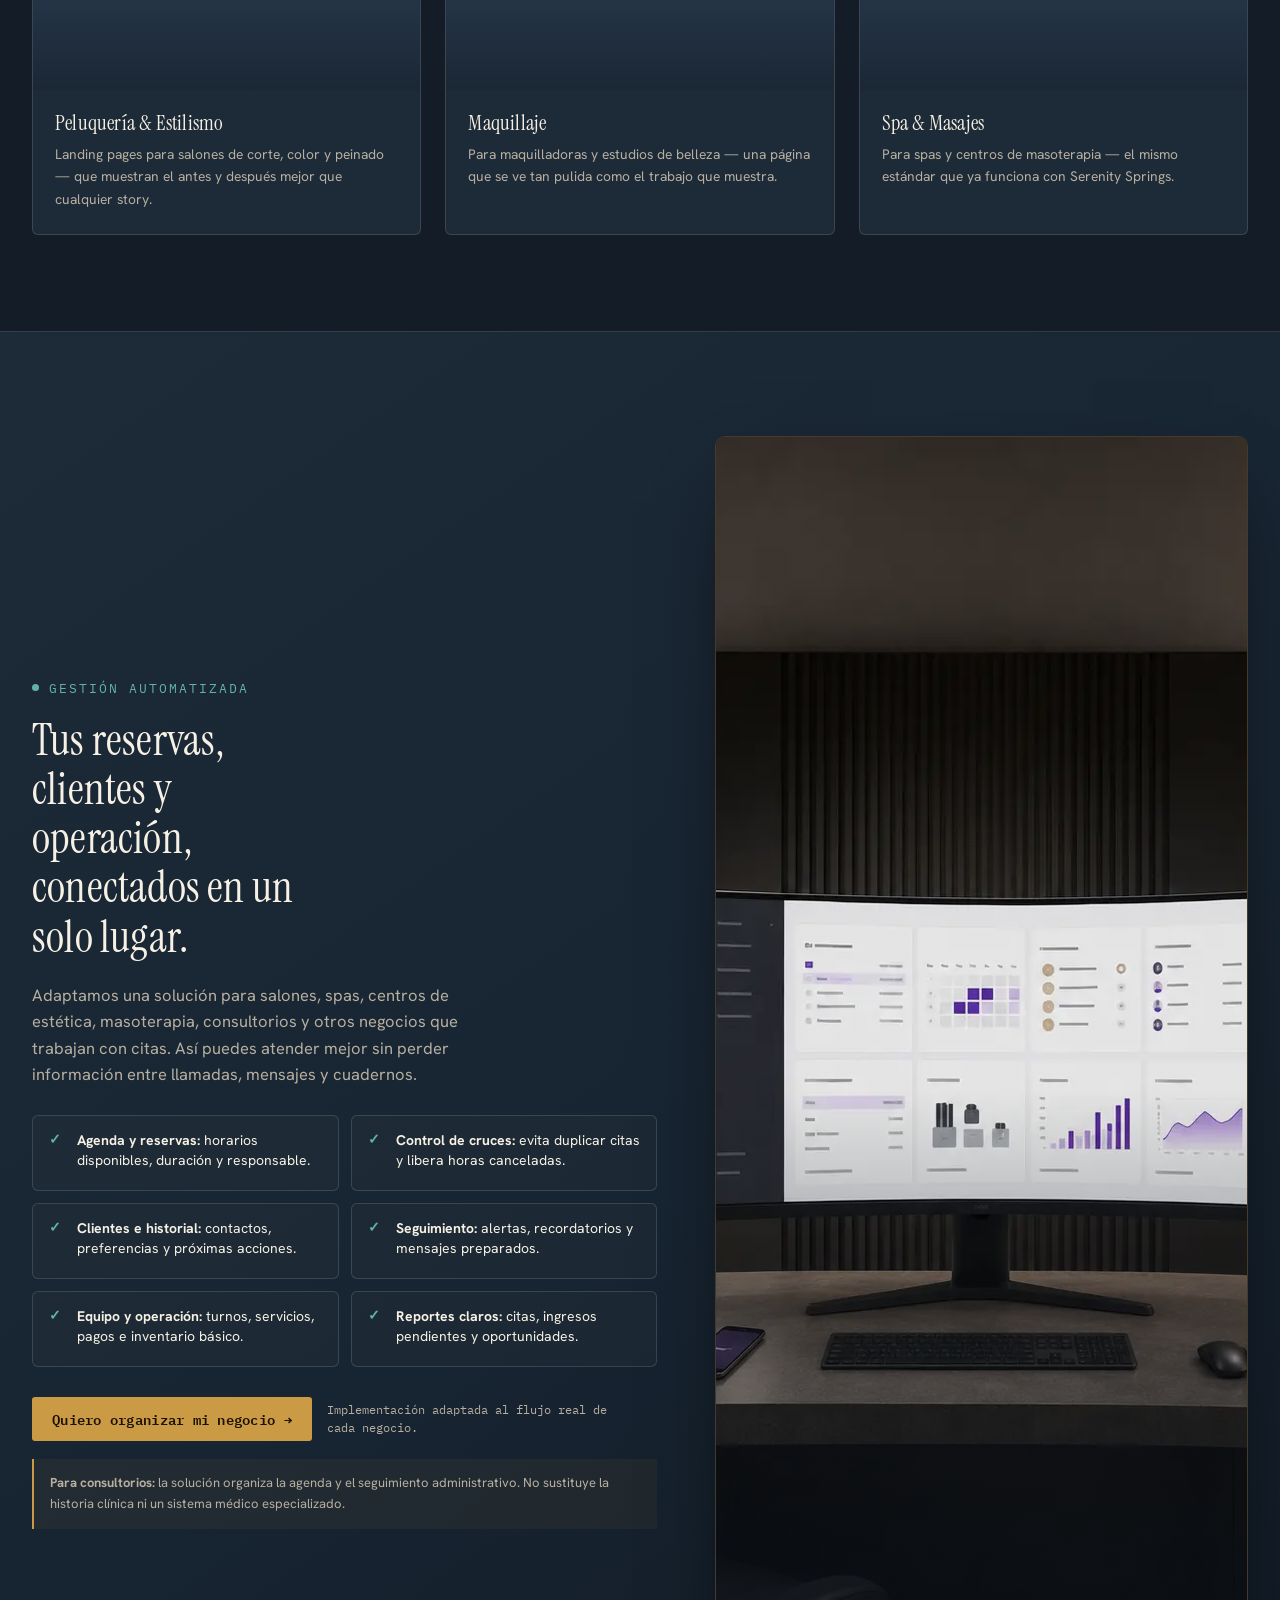
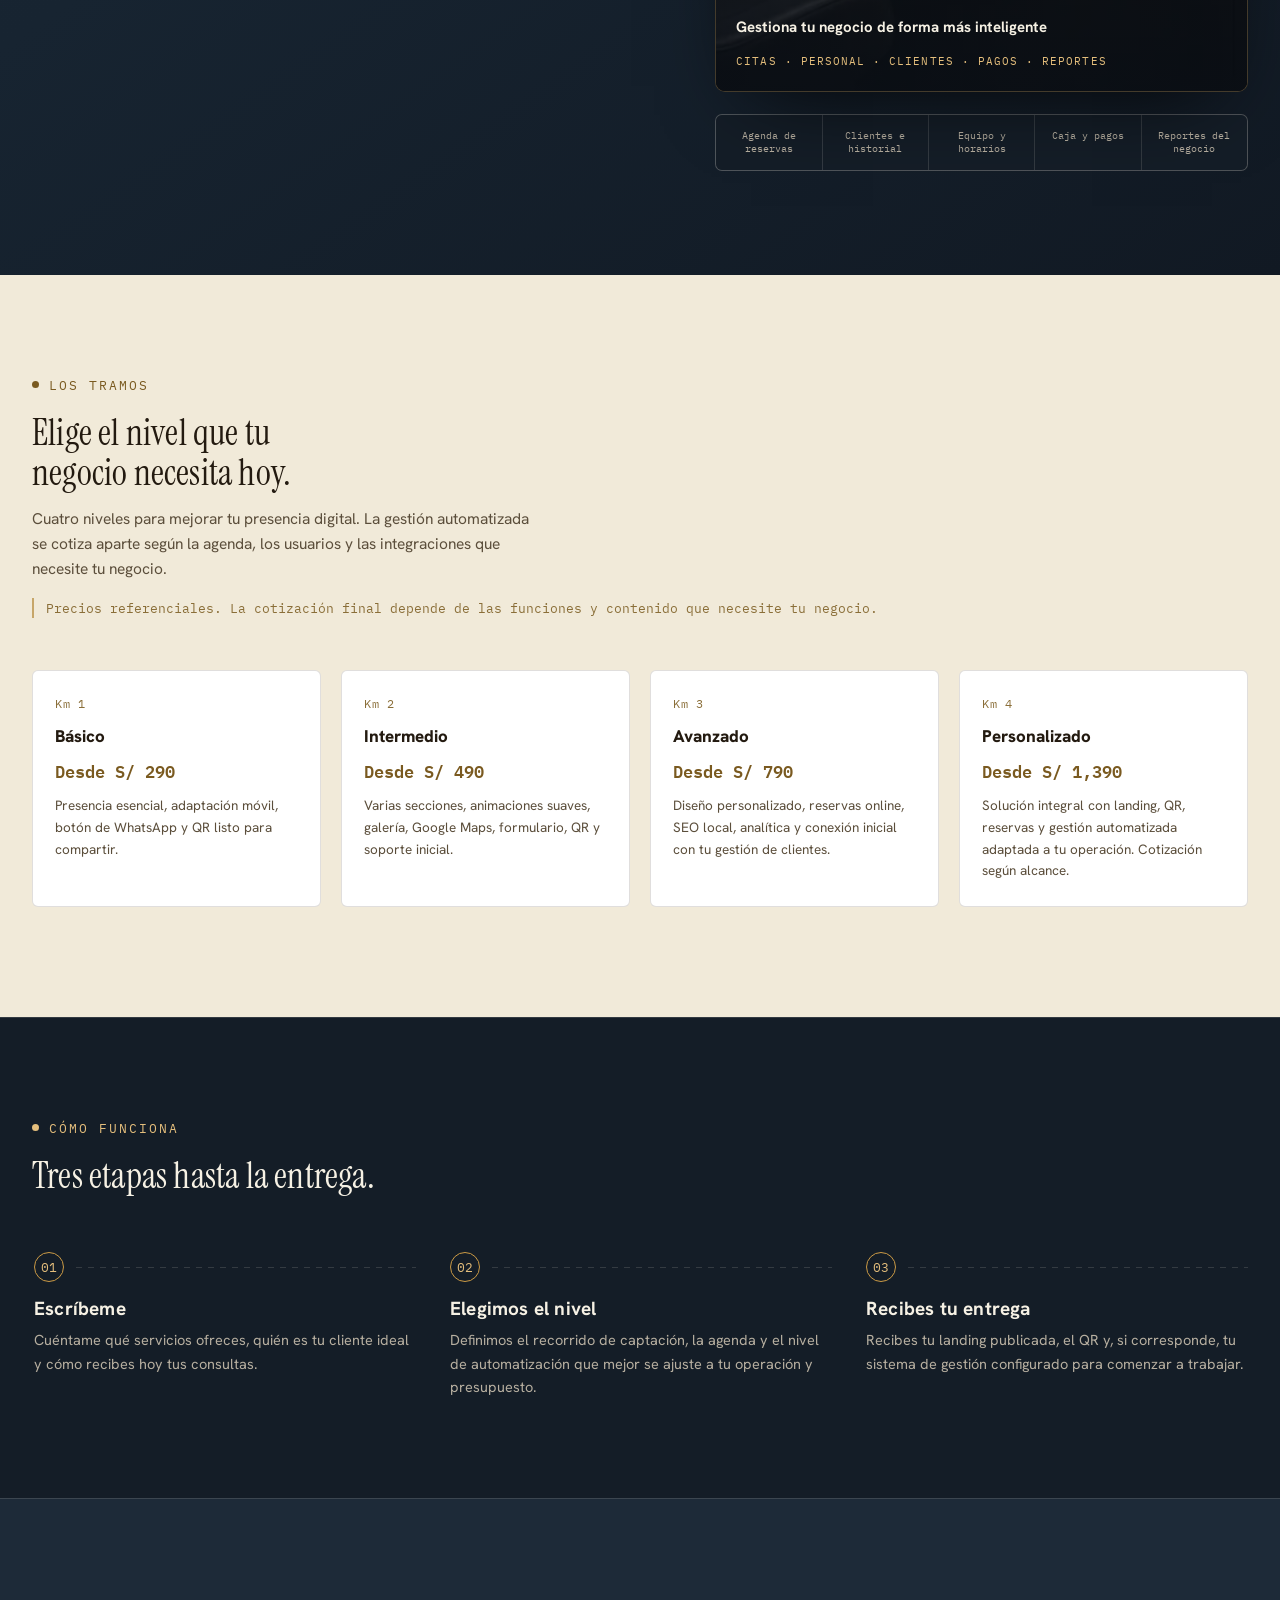
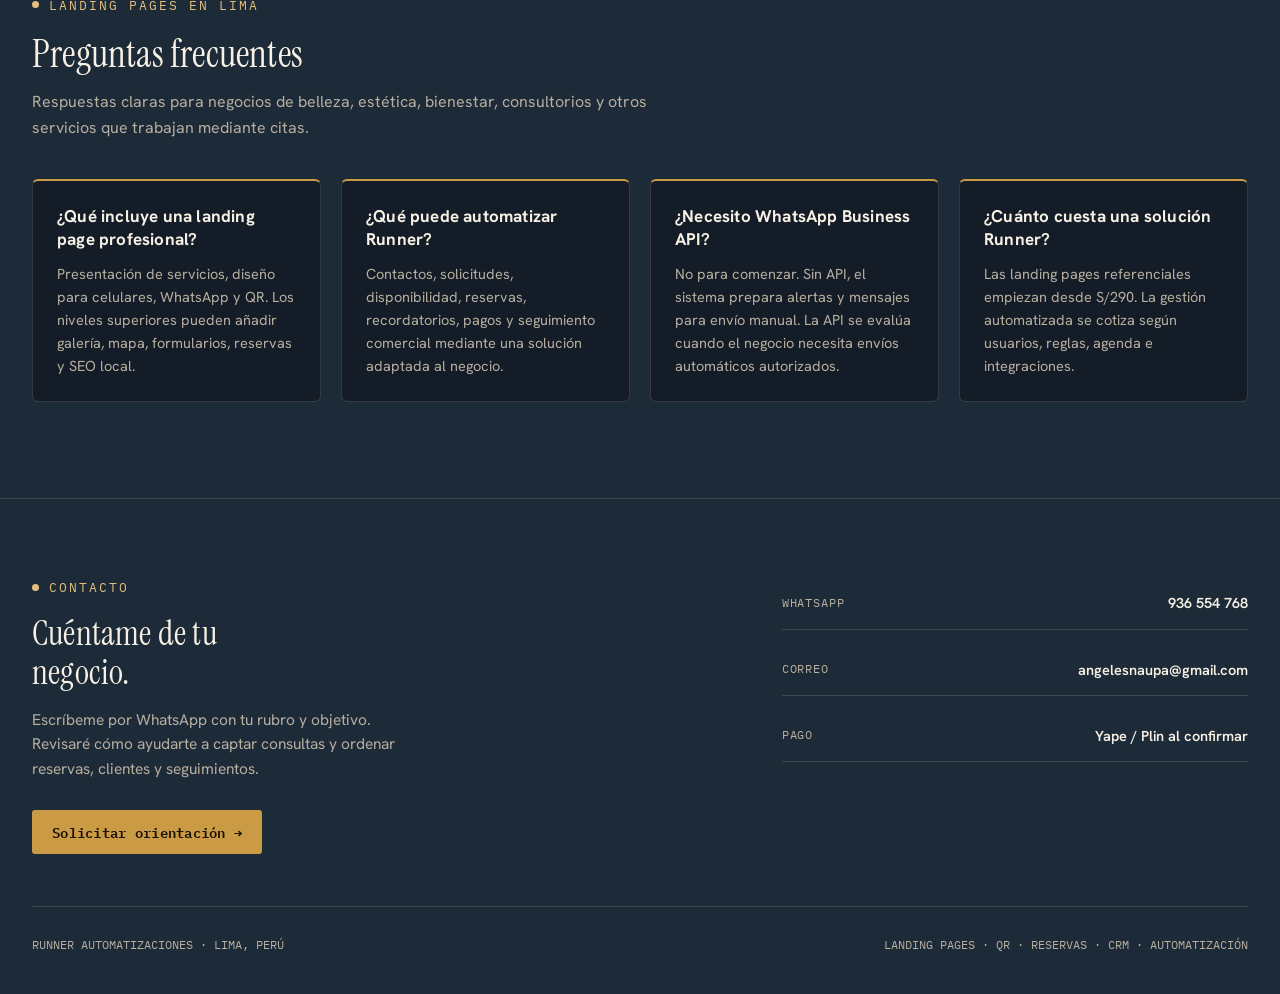
==== commit 966a034b: "Add automated client management service section" ====
--- a/index.html
+++ b/index.html
@@ -3,21 +3,22 @@
 <head>
 <meta charset="UTF-8">
 <meta name="viewport" content="width=device-width, initial-scale=1.0">
-<title>Landing pages para negocios de belleza en Lima | Runner</title>
-<meta name="description" content="Creamos landing pages con código QR y contacto directo por WhatsApp para spas, salones, peluquerías, maquilladoras y masoterapeutas en Lima.">
+<title>Landing pages y gestión automatizada para negocios en Lima | Runner</title>
+<meta name="description" content="Runner crea landing pages, reservas online y sistemas de gestión de clientes para salones, spas, centros de estética, masoterapia y consultorios en Lima.">
+<meta name="keywords" content="landing page Lima, CRM para salones, reservas online, gestión de clientes, automatización Google Sheets, spa, estética, consultorios">
 <meta name="robots" content="index, follow, max-image-preview:large, max-snippet:-1, max-video-preview:-1">
 <meta name="author" content="Runner Automatizaciones">
 <link rel="canonical" href="https://wily-2024.github.io/runner-landing/">
 <meta property="og:type" content="website">
 <meta property="og:locale" content="es_PE">
 <meta property="og:site_name" content="Runner Automatizaciones">
-<meta property="og:title" content="Landing pages para negocios de belleza en Lima | Runner">
-<meta property="og:description" content="Convierte un escaneo QR en una consulta por WhatsApp. Presencia digital para negocios de belleza en Lima.">
+<meta property="og:title" content="Landing pages y gestión automatizada | Runner">
+<meta property="og:description" content="Capta consultas y organiza reservas, clientes y seguimientos con soluciones adaptadas a tu negocio.">
 <meta property="og:url" content="https://wily-2024.github.io/runner-landing/">
 <meta property="og:image" content="https://wily-2024.github.io/runner-landing/runner-hero-qrmaps.jpg">
 <meta name="twitter:card" content="summary_large_image">
-<meta name="twitter:title" content="Landing pages para negocios de belleza en Lima | Runner">
-<meta name="twitter:description" content="Landing page, QR y WhatsApp unidos para convertir interés en nuevas consultas.">
+<meta name="twitter:title" content="Landing pages y gestión automatizada | Runner">
+<meta name="twitter:description" content="Landing page, QR, WhatsApp, reservas y seguimiento de clientes en una solución conectada.">
 <meta name="twitter:image" content="https://wily-2024.github.io/runner-landing/runner-hero-qrmaps.jpg">
 <link rel="preconnect" href="https://fonts.googleapis.com">
 <link rel="preconnect" href="https://fonts.gstatic.com" crossorigin>
@@ -29,12 +30,12 @@
   "name":"Runner Automatizaciones",
   "url":"https://wily-2024.github.io/runner-landing/",
   "image":"https://wily-2024.github.io/runner-landing/runner-hero-qrmaps.jpg",
-  "description":"Diseño de landing pages, códigos QR y contacto directo por WhatsApp para negocios de belleza en Lima.",
+  "description":"Landing pages, reservas online y gestión automatizada de clientes para negocios de belleza, estética, bienestar y servicios por cita en Lima.",
   "telephone":"+51 936 554 768",
   "email":"angelesnaupa@gmail.com",
   "areaServed":{"@type":"City","name":"Lima, Perú"},
   "priceRange":"S/290–S/1,390+",
-  "knowsAbout":["Landing pages","Códigos QR","WhatsApp Business","Diseño web para spas","Diseño web para salones de belleza"]
+  "knowsAbout":["Landing pages","Códigos QR","WhatsApp Business","Reservas online","Gestión de clientes","Automatización con Google Sheets","Diseño web para spas","Diseño web para salones de belleza","Agenda administrativa para consultorios"]
 }
 </script>
 <script type="application/ld+json">
@@ -43,8 +44,9 @@
   "@type":"FAQPage",
   "mainEntity":[
     {"@type":"Question","name":"¿Qué incluye una landing page para un negocio de belleza?","acceptedAnswer":{"@type":"Answer","text":"Incluye presentación de servicios, diseño para celulares, botones de WhatsApp, código QR y, según el nivel elegido, galería, mapa, formularios, reservas y posicionamiento local."}},
-    {"@type":"Question","name":"¿Cómo ayuda el código QR a conseguir consultas?","acceptedAnswer":{"@type":"Answer","text":"El QR colocado en tarjetas, volantes, vitrinas o publicaciones lleva a la clienta directamente a la landing, donde conoce los servicios y puede iniciar una conversación por WhatsApp."}},
-    {"@type":"Question","name":"¿Cuánto cuesta una landing page en Lima?","acceptedAnswer":{"@type":"Answer","text":"En Runner Automatizaciones los niveles referenciales comienzan desde S/290. La cotización final depende de las funciones y el contenido que necesite cada negocio."}}
+    {"@type":"Question","name":"¿Qué puede automatizar Runner en mi negocio?","acceptedAnswer":{"@type":"Answer","text":"Runner puede organizar contactos, solicitudes, reservas, disponibilidad, recordatorios, estados de pago y seguimiento comercial mediante herramientas adaptadas al flujo real del negocio."}},
+    {"@type":"Question","name":"¿Necesito WhatsApp Business API?","acceptedAnswer":{"@type":"Answer","text":"No es obligatoria para usar el sistema de gestión. Sin API, el sistema prepara alertas y mensajes para envío manual; con una integración autorizada se pueden automatizar envíos adicionales."}},
+    {"@type":"Question","name":"¿Cuánto cuesta una solución Runner en Lima?","acceptedAnswer":{"@type":"Answer","text":"Las landing pages referenciales comienzan desde S/290. La gestión automatizada se cotiza según la agenda, usuarios, reglas e integraciones que necesite cada negocio."}}
   ]
 }
 </script>
@@ -227,6 +229,29 @@
   .s-body h3{font-size:21px; margin-bottom:8px;}
   .s-body .desc{font-size:13.8px; color:var(--text-soft);}
 
+
+  /* ---------- GESTIÓN AUTOMATIZADA ---------- */
+  .operations{padding:104px 0; border-top:1px solid var(--line); background:linear-gradient(145deg,var(--ink-2),#172431 54%,#111923);}
+  .operations-grid{display:grid; grid-template-columns:minmax(0,1.08fr) minmax(320px,.92fr); gap:58px; align-items:center;}
+  .operations-copy h2{font-size:clamp(30px,4vw,44px); max-width:15ch; margin-bottom:20px;}
+  .operations-copy .intro{font-size:16.5px; max-width:53ch; margin-bottom:26px;}
+  .operations-list{display:grid; grid-template-columns:repeat(2,minmax(0,1fr)); gap:12px; list-style:none; margin:28px 0 30px;}
+  .operations-list li{min-height:76px; padding:15px 16px 14px 44px; position:relative; border:1px solid var(--line); border-radius:6px; background:rgba(255,255,255,.025); color:var(--text-strong); font-size:14px; line-height:1.42;}
+  .operations-list li::before{content:"✓"; position:absolute; left:16px; top:15px; color:var(--turquoise-soft); font-family:var(--font-mono); font-weight:700;}
+  .operations-actions{display:flex; align-items:center; gap:15px; flex-wrap:wrap;}
+  .operations-note{font-family:var(--font-mono); font-size:11.5px; color:var(--text-soft); max-width:42ch;}
+  .management-visual{position:relative; border:1px solid rgba(228,190,124,.24); border-radius:10px; overflow:hidden; background:#111; box-shadow:0 30px 80px -36px rgba(0,0,0,.9);}
+  .management-visual img{width:100%; aspect-ratio:1/1; object-fit:cover;}
+  .management-visual::after{content:""; position:absolute; inset:0; background:linear-gradient(180deg,rgba(10,15,22,.06) 52%,rgba(10,15,22,.88) 100%); pointer-events:none;}
+  .management-caption{position:absolute; z-index:2; left:20px; right:20px; bottom:18px;}
+  .management-caption strong{display:block; color:var(--text-strong); font-size:15px; margin-bottom:8px;}
+  .management-caption span{font-family:var(--font-mono); font-size:10.5px; letter-spacing:.1em; color:var(--gold-soft);}
+  .capability-strip{display:grid; grid-template-columns:repeat(5,1fr); gap:1px; margin-top:22px; border:1px solid var(--line); background:var(--line); border-radius:7px; overflow:hidden;}
+  .capability-strip span{background:var(--ink); padding:14px 8px; text-align:center; font-family:var(--font-mono); font-size:10px; line-height:1.35; color:var(--text-soft);}
+  .medical-boundary{margin-top:18px; padding:14px 16px; border-left:2px solid var(--gold); background:rgba(203,154,69,.06); font-size:13px; color:var(--text-soft);}
+  @media (max-width:980px){.operations-grid{grid-template-columns:1fr;}.operations-copy h2{max-width:18ch;}.management-visual{max-width:720px;}}
+  @media (max-width:640px){.operations{padding:78px 0;}.operations-list{grid-template-columns:1fr;}.capability-strip{grid-template-columns:repeat(2,1fr);}.capability-strip span:last-child{grid-column:1/-1;}.operations-note{width:100%;}}
+
   /* ---------- PRICING ---------- */
   .tramos{background:var(--paper); color:var(--paper-ink); padding:100px 0 110px;}
   .tramos .eyebrow{color:#7A5A20;}
@@ -263,7 +288,7 @@
   .faq-head{max-width:660px; margin-bottom:38px;}
   .faq h2{font-size:clamp(28px,3.4vw,38px); margin-bottom:14px;}
   .faq-head p{color:var(--text-soft);}
-  .faq-grid{display:grid; grid-template-columns:repeat(3,1fr); gap:20px;}
+  .faq-grid{display:grid; grid-template-columns:repeat(auto-fit,minmax(240px,1fr)); gap:20px;}
   .faq-item{padding:24px; border:1px solid var(--line); border-top:2px solid var(--gold); border-radius:6px; background:var(--ink);}
   .faq-item h3{font-family:var(--font-body); font-size:17px; font-weight:700; line-height:1.35; margin-bottom:11px;}
   .faq-item p{font-size:14.5px; color:var(--text-soft);}
@@ -313,7 +338,8 @@
     </a>
     <button class="nav-toggle" id="navToggle" aria-label="Abrir menú" aria-expanded="false">☰</button>
     <nav class="primary-nav" id="primaryNav">
-      <a href="#servicios">Servicios</a>
+      <a href="#servicios">Landing pages</a>
+      <a href="#gestion-crm">Gestión CRM</a>
       <a href="#tramos">Precios</a>
       <a href="#como-funciona">Cómo funciona</a>
       <a href="#preguntas">Preguntas</a>
@@ -330,9 +356,9 @@
       <div>
         <p class="eyebrow" style="color:var(--gold-soft)"><span class="dot"></span>LIMA, PERÚ</p>
         <h1>Convierte un simple escaneo en una <em>nueva consulta por WhatsApp.</em></h1>
-        <p class="lede">Creamos el recorrido digital para que tus potenciales clientas descubran tus servicios, confíen en tu negocio y puedan reservar sin complicaciones.</p>
+        <p class="lede">Creamos el recorrido digital para que nuevos clientes descubran tus servicios, reserven con facilidad y queden organizados para un seguimiento profesional.</p>
         <div class="hero-ctas">
-          <a href="https://wa.me/51936554768?text=Hola%20Runner%2C%20quiero%20una%20landing%20page%20para%20mi%20negocio%20de%20belleza." class="btn btn-primary">Escribir por WhatsApp →</a>
+          <a href="https://wa.me/51936554768?text=Hola%20Runner%2C%20quiero%20mejorar%20la%20captaci%C3%B3n%20y%20gesti%C3%B3n%20de%20mi%20negocio." class="btn btn-primary">Escribir por WhatsApp →</a>
           <a href="#servicios" class="btn btn-ghost">Ver servicios</a>
         </div>
       </div>
@@ -437,12 +463,53 @@
     </div>
   </section>
 
+
+  <!-- GESTIÓN AUTOMATIZADA -->
+  <section class="operations" id="gestion-crm">
+    <div class="wrap operations-grid">
+      <div class="operations-copy reveal">
+        <p class="eyebrow" style="color:var(--turquoise-soft)"><span class="dot"></span>GESTIÓN AUTOMATIZADA</p>
+        <h2>Tus reservas, clientes y operación, conectados en un solo lugar.</h2>
+        <p class="intro">Adaptamos una solución para salones, spas, centros de estética, masoterapia, consultorios y otros negocios que trabajan con citas. Así puedes atender mejor sin perder información entre llamadas, mensajes y cuadernos.</p>
+        <ul class="operations-list">
+          <li><strong>Agenda y reservas:</strong> horarios disponibles, duración y responsable.</li>
+          <li><strong>Control de cruces:</strong> evita duplicar citas y libera horas canceladas.</li>
+          <li><strong>Clientes e historial:</strong> contactos, preferencias y próximas acciones.</li>
+          <li><strong>Seguimiento:</strong> alertas, recordatorios y mensajes preparados.</li>
+          <li><strong>Equipo y operación:</strong> turnos, servicios, pagos e inventario básico.</li>
+          <li><strong>Reportes claros:</strong> citas, ingresos pendientes y oportunidades.</li>
+        </ul>
+        <div class="operations-actions">
+          <a href="https://wa.me/51936554768?text=Hola%20Runner%2C%20quiero%20organizar%20las%20reservas%20y%20clientes%20de%20mi%20negocio." class="btn btn-primary">Quiero organizar mi negocio →</a>
+          <span class="operations-note">Implementación adaptada al flujo real de cada negocio.</span>
+        </div>
+        <p class="medical-boundary"><strong>Para consultorios:</strong> la solución organiza la agenda y el seguimiento administrativo. No sustituye la historia clínica ni un sistema médico especializado.</p>
+      </div>
+      <div class="reveal">
+        <figure class="management-visual">
+          <img src="assets/runner-gestion-automatizada.webp" alt="Sistema central de gestión con agenda, clientes, equipo, pagos y reportes para negocios por cita" width="1254" height="1254" loading="lazy">
+          <figcaption class="management-caption">
+            <strong>Gestiona tu negocio de forma más inteligente</strong>
+            <span>CITAS · PERSONAL · CLIENTES · PAGOS · REPORTES</span>
+          </figcaption>
+        </figure>
+        <div class="capability-strip" aria-label="Funciones principales">
+          <span>Agenda de reservas</span>
+          <span>Clientes e historial</span>
+          <span>Equipo y horarios</span>
+          <span>Caja y pagos</span>
+          <span>Reportes del negocio</span>
+        </div>
+      </div>
+    </div>
+  </section>
+
   <!-- PRICING -->
   <section class="tramos" id="tramos">
     <div class="wrap">
       <p class="eyebrow"><span class="dot"></span>LOS TRAMOS</p>
       <h2>Elige el nivel que tu negocio necesita hoy.</h2>
-      <p class="intro">Cuatro niveles de landing page para negocios de belleza. Empiezas donde tu presupuesto lo permite y subes de nivel cuando tu negocio lo pida.</p>
+      <p class="intro">Cuatro niveles para mejorar tu presencia digital. La gestión automatizada se cotiza aparte según la agenda, los usuarios y las integraciones que necesite tu negocio.</p>
       <p class="note">Precios referenciales. La cotización final depende de las funciones y contenido que necesite tu negocio.</p>
 
       <div class="price-grid">
@@ -462,13 +529,13 @@
           <span class="km">Km 3</span>
           <h4>Avanzado</h4>
           <p class="price">Desde S/ 790</p>
-          <p>Diseño personalizado, reservas, SEO local, analítica y seguimiento del origen de las consultas.</p>
+          <p>Diseño personalizado, reservas online, SEO local, analítica y conexión inicial con tu gestión de clientes.</p>
         </div>
         <div class="price-card">
           <span class="km">Km 4</span>
           <h4>Personalizado</h4>
           <p class="price">Desde S/ 1,390</p>
-          <p>Solución integral, dominio por un año, identidad visual básica, contenido comercial y piezas digitales con QR.</p>
+          <p>Solución integral con landing, QR, reservas y gestión automatizada adaptada a tu operación. Cotización según alcance.</p>
         </div>
       </div>
     </div>
@@ -485,17 +552,17 @@
         <div class="step reveal">
           <div class="waypoint"><span class="num">01</span><span class="rail"></span></div>
           <h3>Escríbeme</h3>
-          <p>Cuéntame qué servicios ofreces, quién es tu clienta ideal y cómo recibes hoy tus consultas.</p>
+          <p>Cuéntame qué servicios ofreces, quién es tu cliente ideal y cómo recibes hoy tus consultas.</p>
         </div>
         <div class="step reveal">
           <div class="waypoint"><span class="num">02</span><span class="rail"></span></div>
           <h3>Elegimos el nivel</h3>
-          <p>Definimos el recorrido de captación y el nivel que mejor se ajuste a tus objetivos y presupuesto.</p>
+          <p>Definimos el recorrido de captación, la agenda y el nivel de automatización que mejor se ajuste a tu operación y presupuesto.</p>
         </div>
         <div class="step reveal">
           <div class="waypoint"><span class="num">03</span><span class="rail"></span></div>
           <h3>Recibes tu entrega</h3>
-          <p>Recibes tu landing publicada, el QR listo para compartir y los accesos acordados para empezar a promocionarla.</p>
+          <p>Recibes tu landing publicada, el QR y, si corresponde, tu sistema de gestión configurado para comenzar a trabajar.</p>
         </div>
       </div>
     </div>
@@ -507,20 +574,24 @@
       <div class="faq-head reveal">
         <p class="eyebrow" style="color:var(--gold-soft)"><span class="dot"></span>LANDING PAGES EN LIMA</p>
         <h2>Preguntas frecuentes</h2>
-        <p>Respuestas claras para spas, salones, peluquerías, maquilladoras y masoterapeutas que desean captar consultas por internet.</p>
+        <p>Respuestas claras para negocios de belleza, estética, bienestar, consultorios y otros servicios que trabajan mediante citas.</p>
       </div>
       <div class="faq-grid">
         <article class="faq-item reveal">
-          <h3>¿Qué incluye una landing page para belleza?</h3>
+          <h3>¿Qué incluye una landing page profesional?</h3>
           <p>Presentación de servicios, diseño para celulares, WhatsApp y QR. Los niveles superiores pueden añadir galería, mapa, formularios, reservas y SEO local.</p>
         </article>
         <article class="faq-item reveal">
-          <h3>¿Cómo ayuda el QR a conseguir consultas?</h3>
-          <p>Al colocarlo en tarjetas, volantes, vitrinas o publicaciones, lleva a la clienta a tus servicios y facilita que te escriba directamente por WhatsApp.</p>
+          <h3>¿Qué puede automatizar Runner?</h3>
+          <p>Contactos, solicitudes, disponibilidad, reservas, recordatorios, pagos y seguimiento comercial mediante una solución adaptada al negocio.</p>
         </article>
         <article class="faq-item reveal">
-          <h3>¿Cuánto cuesta una landing page en Lima?</h3>
-          <p>Los niveles referenciales de Runner empiezan desde S/290. El precio final depende de las funciones, fotografías y contenido que necesite tu negocio.</p>
+          <h3>¿Necesito WhatsApp Business API?</h3>
+          <p>No para comenzar. Sin API, el sistema prepara alertas y mensajes para envío manual. La API se evalúa cuando el negocio necesita envíos automáticos autorizados.</p>
+        </article>
+        <article class="faq-item reveal">
+          <h3>¿Cuánto cuesta una solución Runner?</h3>
+          <p>Las landing pages referenciales empiezan desde S/290. La gestión automatizada se cotiza según usuarios, reglas, agenda e integraciones.</p>
         </article>
       </div>
     </div>
@@ -534,7 +605,7 @@
       <div class="reveal">
         <p class="eyebrow" style="color:var(--gold-soft)"><span class="dot"></span>CONTACTO</p>
         <h2>Cuéntame de tu negocio.</h2>
-        <p class="lede">Escríbeme por WhatsApp con tu rubro y objetivo. Revisaré qué recorrido digital puede ayudarte a convertir más interés en consultas reales.</p>
+        <p class="lede">Escríbeme por WhatsApp con tu rubro y objetivo. Revisaré cómo ayudarte a captar consultas y ordenar reservas, clientes y seguimientos.</p>
         <a href="https://wa.me/51936554768?text=Hola%20Runner%2C%20quiero%20mejorar%20la%20captaci%C3%B3n%20digital%20de%20mi%20negocio." class="btn btn-primary">Solicitar orientación →</a>
       </div>
       <div class="contact-block reveal">
@@ -545,12 +616,12 @@
     </div>
     <div class="foot-bottom">
       <p>RUNNER AUTOMATIZACIONES · LIMA, PERÚ</p>
-      <p>LANDING PAGES · QR · WHATSAPP · AUTOMATIZACIÓN</p>
+      <p>LANDING PAGES · QR · RESERVAS · CRM · AUTOMATIZACIÓN</p>
     </div>
   </div>
 </footer>
 
-<a class="wa-float" href="https://wa.me/51936554768?text=Hola%20Runner%2C%20quiero%20una%20landing%20page%20para%20mi%20negocio%20de%20belleza." target="_blank" rel="noopener" aria-label="Escríbenos por WhatsApp">
+<a class="wa-float" href="https://wa.me/51936554768?text=Hola%20Runner%2C%20quiero%20mejorar%20la%20captaci%C3%B3n%20y%20gesti%C3%B3n%20de%20mi%20negocio." target="_blank" rel="noopener" aria-label="Escríbenos por WhatsApp">
   <span class="ring"></span>
   <svg viewBox="0 0 32 32" fill="#fff"><path d="M16 2C8.3 2 2 8.3 2 16c0 2.8.8 5.5 2.3 7.8L2 30l6.4-2.3c2.2 1.3 4.8 2 7.6 2 7.7 0 14-6.3 14-14S23.7 2 16 2zm0 25.5c-2.4 0-4.7-.7-6.6-1.9l-.5-.3-4.2 1.5 1.5-4.1-.3-.5C4.6 20.4 4 18.2 4 16 4 9.4 9.4 4 16 4s12 5.4 12 12-5.4 11.5-12 11.5zm6.6-8.7c-.4-.2-2.1-1-2.4-1.2-.3-.1-.5-.2-.8.2-.2.3-.9 1.2-1.1 1.4-.2.2-.4.3-.7.1-.4-.2-1.6-.6-3-1.9-1.1-1-1.9-2.2-2.1-2.6-.2-.4 0-.6.2-.7.2-.2.4-.4.6-.7.2-.2.3-.4.4-.6.1-.3 0-.5 0-.7-.1-.2-.8-2-1.1-2.7-.3-.7-.6-.6-.8-.6h-.7c-.2 0-.6.1-.9.4-.3.3-1.2 1.2-1.2 2.9s1.3 3.4 1.4 3.6c.2.2 2.6 4 6.2 5.5.9.4 1.6.6 2.1.8.9.3 1.7.2 2.3.1.7-.1 2.1-.9 2.4-1.7.3-.8.3-1.5.2-1.7-.1-.1-.3-.2-.6-.4z"/></svg>
 </a>
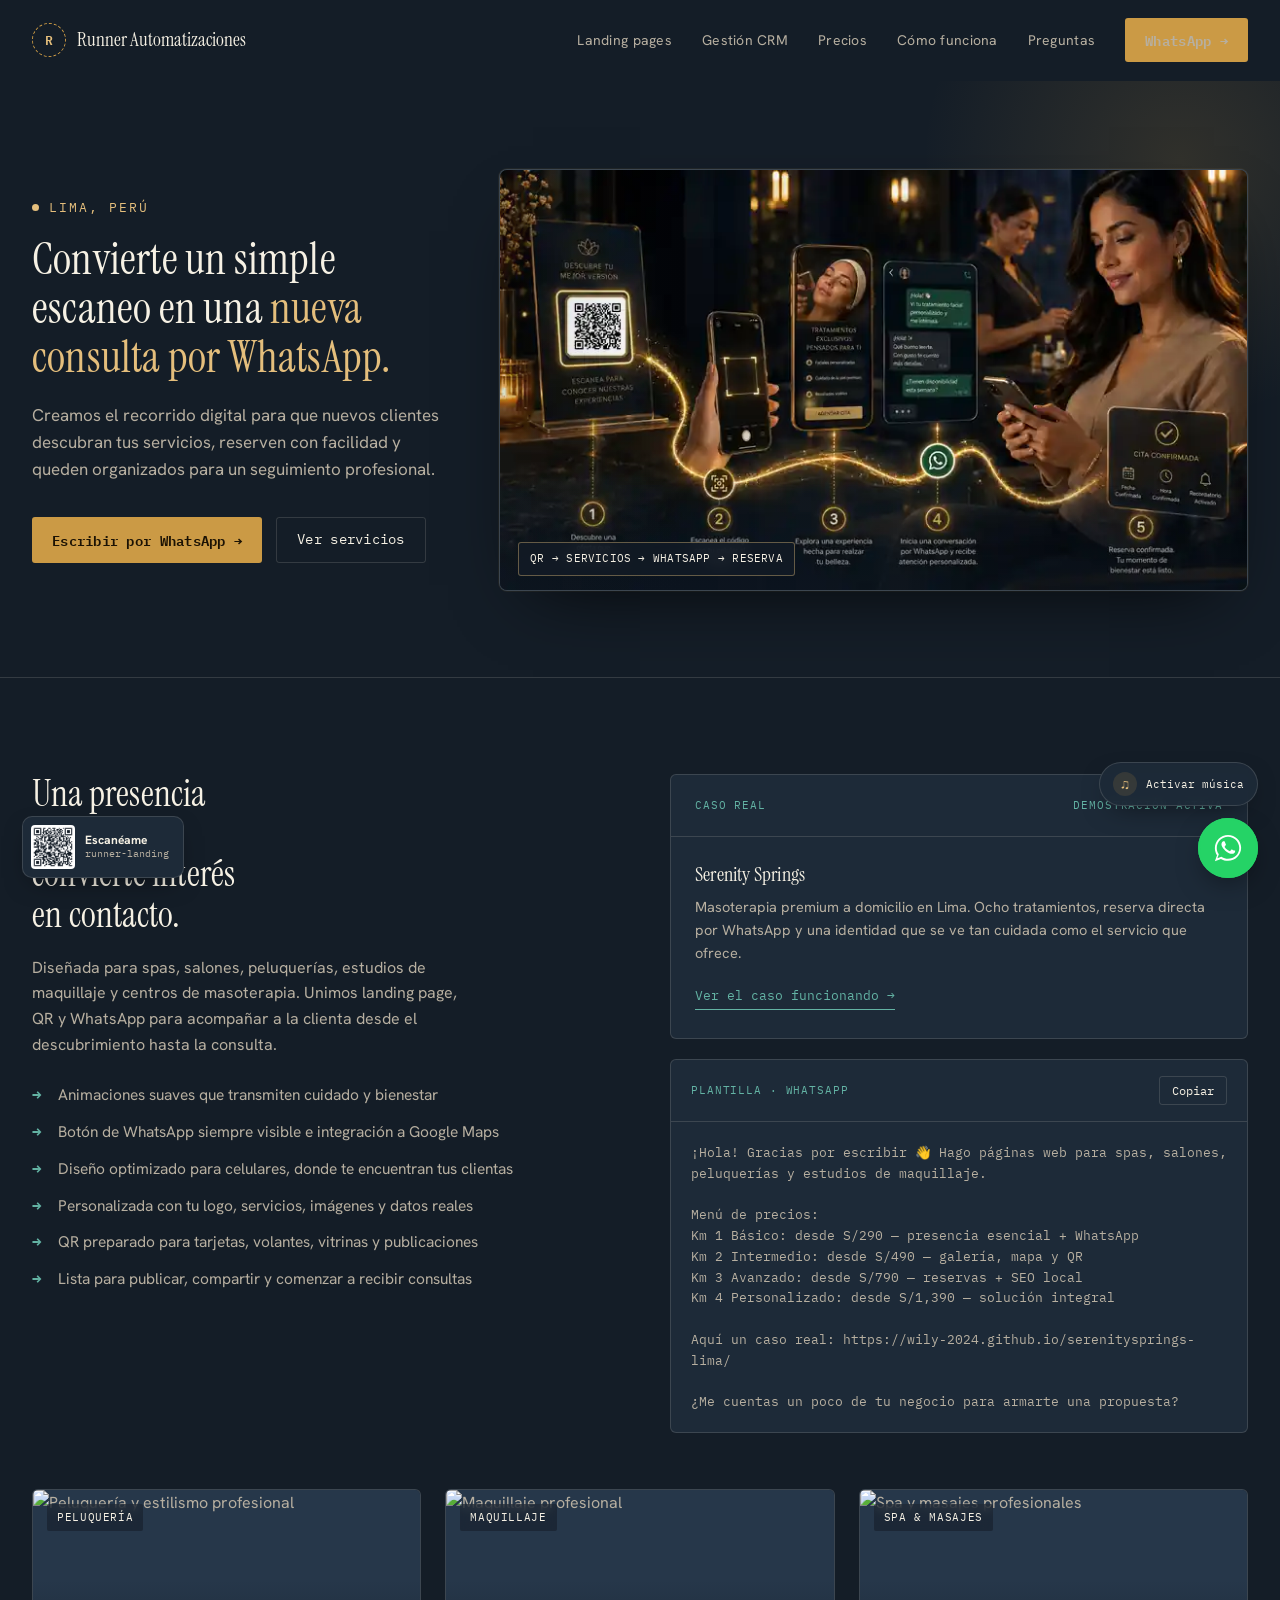
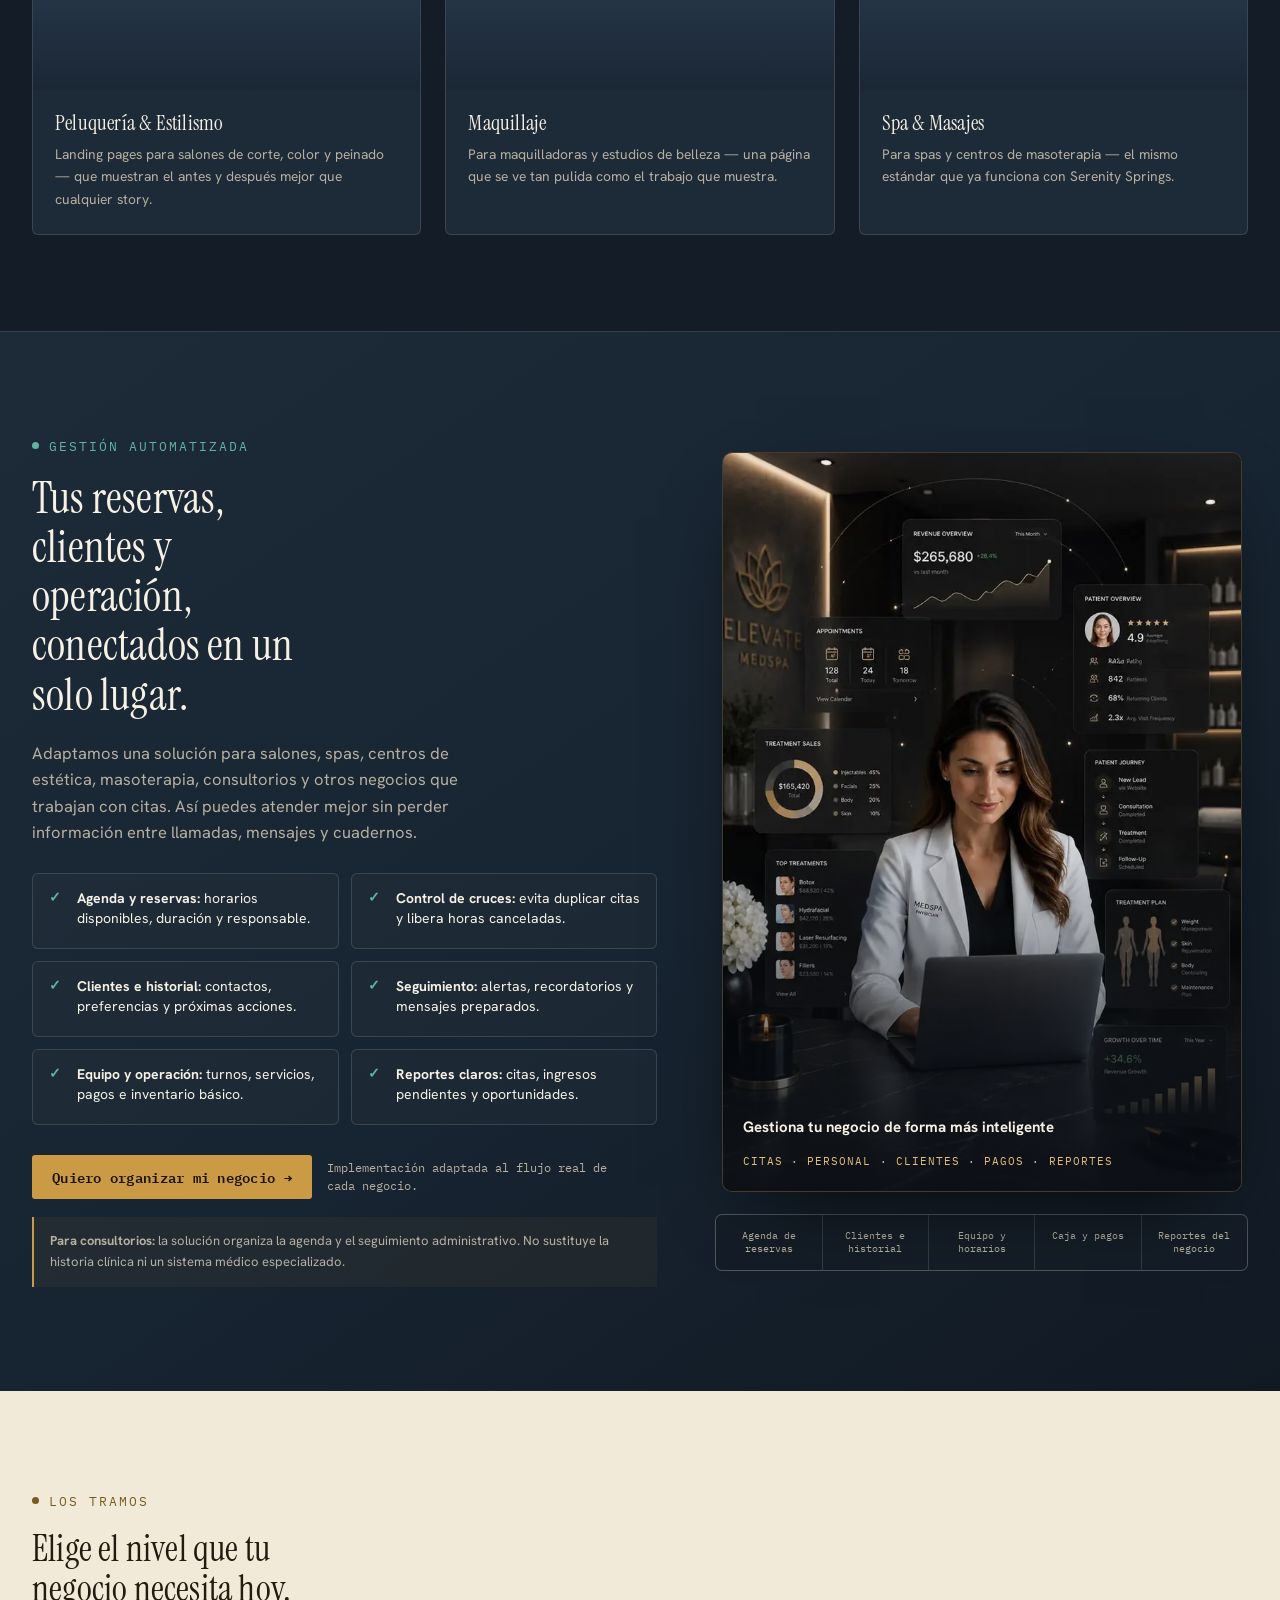
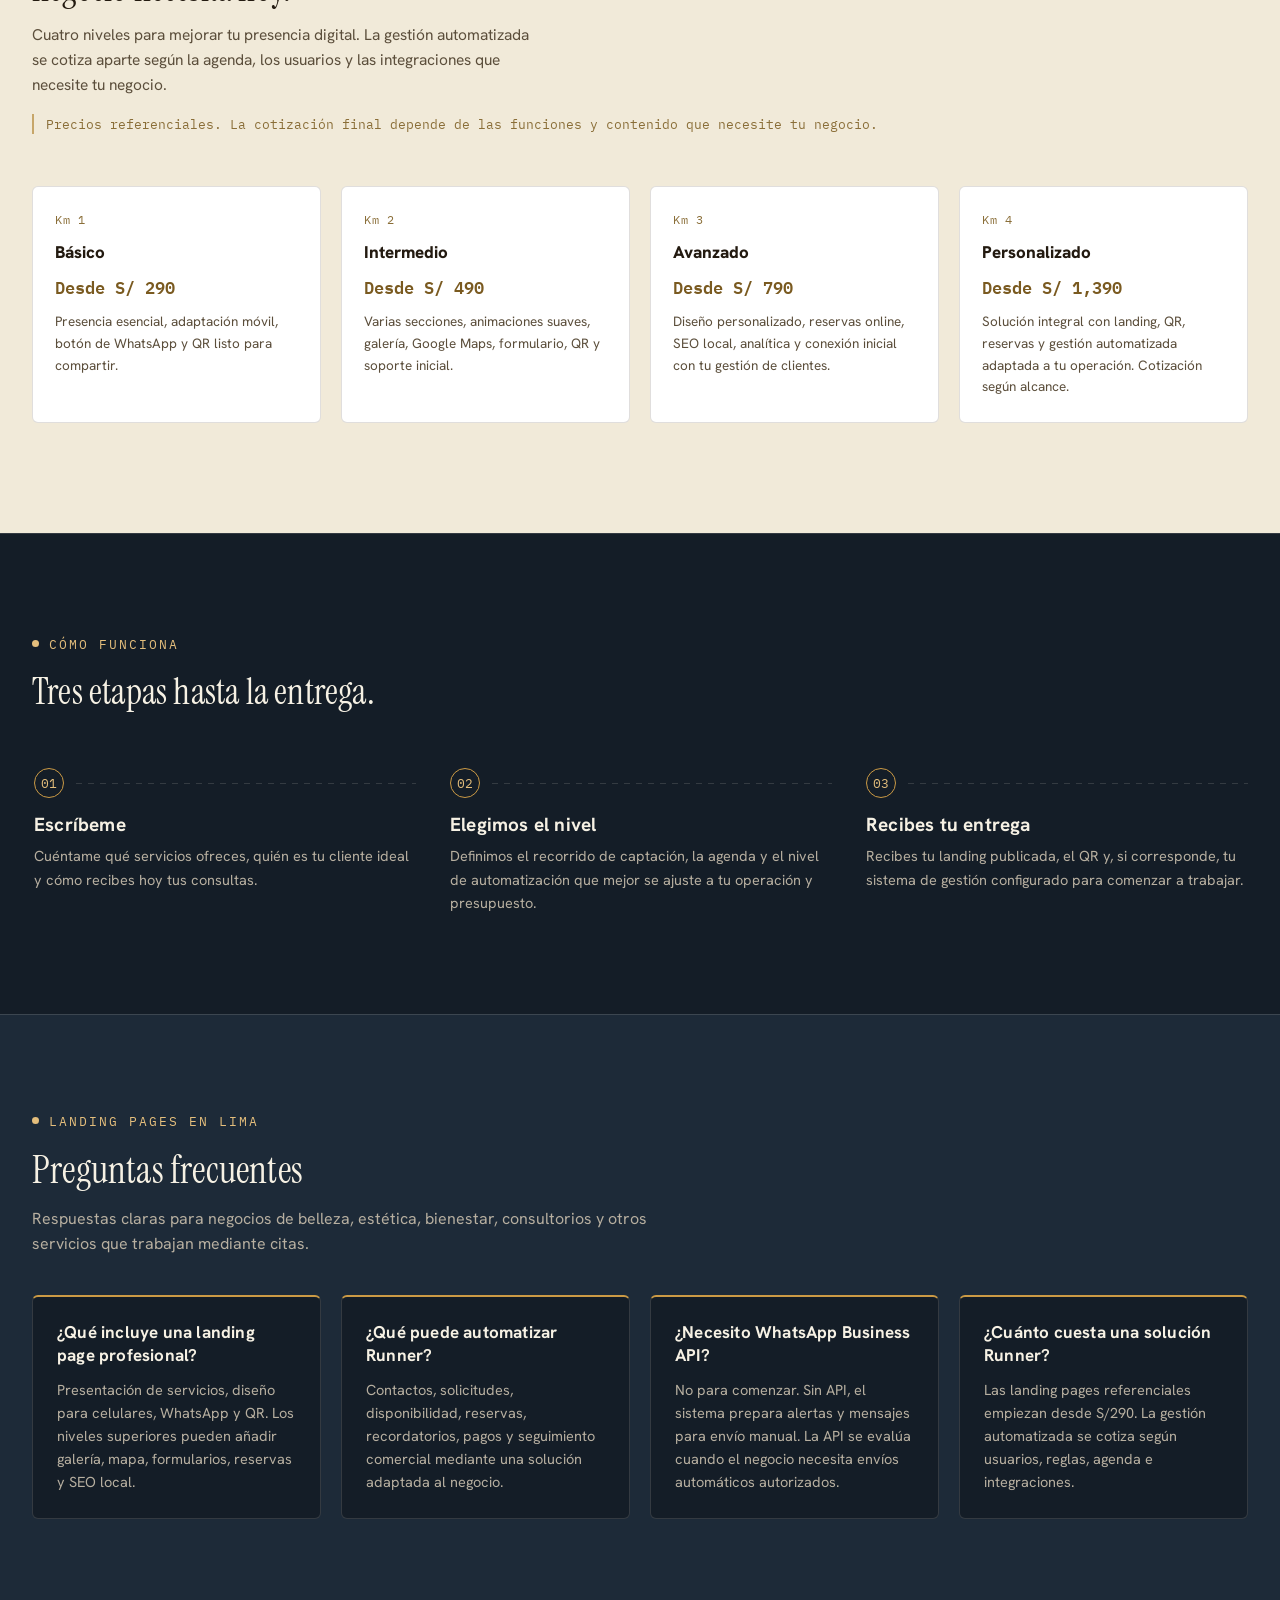
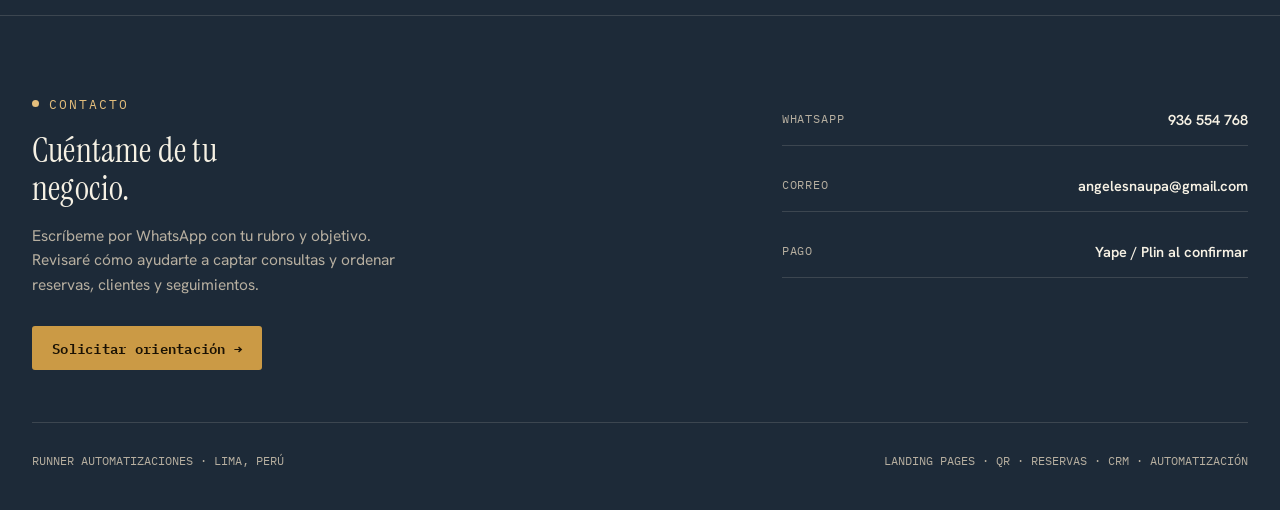
==== commit 5a2bca8b: "Replace CRM visual and add background music" ====
--- a/index.html
+++ b/index.html
@@ -240,8 +240,8 @@
   .operations-list li::before{content:"✓"; position:absolute; left:16px; top:15px; color:var(--turquoise-soft); font-family:var(--font-mono); font-weight:700;}
   .operations-actions{display:flex; align-items:center; gap:15px; flex-wrap:wrap;}
   .operations-note{font-family:var(--font-mono); font-size:11.5px; color:var(--text-soft); max-width:42ch;}
-  .management-visual{position:relative; border:1px solid rgba(228,190,124,.24); border-radius:10px; overflow:hidden; background:#111; box-shadow:0 30px 80px -36px rgba(0,0,0,.9);}
-  .management-visual img{width:100%; aspect-ratio:1/1; object-fit:cover;}
+  .management-visual{position:relative; width:min(100%,520px); aspect-ratio:2/3; max-height:740px; margin-inline:auto; border:1px solid rgba(228,190,124,.24); border-radius:10px; overflow:hidden; background:#111; box-shadow:0 30px 80px -36px rgba(0,0,0,.9);}
+  .management-visual img{width:100%; height:100%; object-fit:cover;}
   .management-visual::after{content:""; position:absolute; inset:0; background:linear-gradient(180deg,rgba(10,15,22,.06) 52%,rgba(10,15,22,.88) 100%); pointer-events:none;}
   .management-caption{position:absolute; z-index:2; left:20px; right:20px; bottom:18px;}
   .management-caption strong{display:block; color:var(--text-strong); font-size:15px; margin-bottom:8px;}
@@ -318,6 +318,22 @@
   .wa-float svg{width:30px; height:30px;}
   .wa-float .ring{position:absolute; inset:0; border-radius:50%; border:2px solid #25D366; animation:pulse-ring 2.2s ease-out infinite;}
   @keyframes pulse-ring{0%{transform:scale(1); opacity:.7;}100%{transform:scale(1.7); opacity:0;}}
+
+  /* ---------- BACKGROUND MUSIC ---------- */
+  .music-control{
+    position:fixed; right:22px; bottom:94px; z-index:70;
+    min-height:42px; display:flex; align-items:center; gap:9px;
+    padding:9px 13px; border:1px solid var(--line); border-radius:22px;
+    background:rgba(29,42,56,.94); color:var(--text-strong);
+    font-family:var(--font-mono); font-size:11px; cursor:pointer;
+    box-shadow:0 10px 28px -12px rgba(0,0,0,.65);
+    backdrop-filter:blur(9px); transition:border-color .2s, transform .2s;
+  }
+  .music-control:hover{border-color:var(--gold-soft); transform:translateY(-1px);}
+  .music-control .music-icon{width:24px; height:24px; border-radius:50%; display:grid; place-items:center; background:rgba(203,154,69,.14); color:var(--gold-soft); font-size:14px;}
+  .music-control.is-playing .music-icon{animation:music-pulse 1.8s ease-in-out infinite;}
+  @keyframes music-pulse{0%,100%{box-shadow:0 0 0 0 rgba(203,154,69,.35)}50%{box-shadow:0 0 0 7px rgba(203,154,69,0)}}
+  @media (max-width:640px){.music-control{right:14px; bottom:88px;}.music-control .music-label{display:none;}}
 
   /* ---------- FLOATING QR ---------- */
   .qr-float{position:fixed; left:22px; bottom:22px; z-index:70; display:flex; align-items:center; gap:10px; background:var(--ink-2); border:1px solid var(--line); border-radius:10px; padding:8px 14px 8px 8px; box-shadow:0 10px 26px -10px rgba(0,0,0,.55); transition:border-color .2s, transform .2s;}
@@ -487,7 +503,7 @@
       </div>
       <div class="reveal">
         <figure class="management-visual">
-          <img src="assets/runner-gestion-automatizada.webp" alt="Sistema central de gestión con agenda, clientes, equipo, pagos y reportes para negocios por cita" width="1254" height="1254" loading="lazy">
+          <img src="assets/runner-gestion-automatizada.webp" alt="Especialista de medicina estética gestionando citas, clientes, tratamientos y resultados desde una plataforma digital" width="733" height="1100" loading="lazy">
           <figcaption class="management-caption">
             <strong>Gestiona tu negocio de forma más inteligente</strong>
             <span>CITAS · PERSONAL · CLIENTES · PAGOS · REPORTES</span>
@@ -621,6 +637,12 @@
   </div>
 </footer>
 
+<audio id="runnerMusic" src="assets/runner-ambiente.mp3" autoplay loop preload="metadata"></audio>
+<button class="music-control" id="musicControl" type="button" aria-pressed="false" aria-label="Activar música de fondo">
+  <span class="music-icon" aria-hidden="true">♫</span>
+  <span class="music-label" id="musicLabel">Activar música</span>
+</button>
+
 <a class="wa-float" href="https://wa.me/51936554768?text=Hola%20Runner%2C%20quiero%20mejorar%20la%20captaci%C3%B3n%20y%20gesti%C3%B3n%20de%20mi%20negocio." target="_blank" rel="noopener" aria-label="Escríbenos por WhatsApp">
   <span class="ring"></span>
   <svg viewBox="0 0 32 32" fill="#fff"><path d="M16 2C8.3 2 2 8.3 2 16c0 2.8.8 5.5 2.3 7.8L2 30l6.4-2.3c2.2 1.3 4.8 2 7.6 2 7.7 0 14-6.3 14-14S23.7 2 16 2zm0 25.5c-2.4 0-4.7-.7-6.6-1.9l-.5-.3-4.2 1.5 1.5-4.1-.3-.5C4.6 20.4 4 18.2 4 16 4 9.4 9.4 4 16 4s12 5.4 12 12-5.4 11.5-12 11.5zm6.6-8.7c-.4-.2-2.1-1-2.4-1.2-.3-.1-.5-.2-.8.2-.2.3-.9 1.2-1.1 1.4-.2.2-.4.3-.7.1-.4-.2-1.6-.6-3-1.9-1.1-1-1.9-2.2-2.1-2.6-.2-.4 0-.6.2-.7.2-.2.4-.4.6-.7.2-.2.3-.4.4-.6.1-.3 0-.5 0-.7-.1-.2-.8-2-1.1-2.7-.3-.7-.6-.6-.8-.6h-.7c-.2 0-.6.1-.9.4-.3.3-1.2 1.2-1.2 2.9s1.3 3.4 1.4 3.6c.2.2 2.6 4 6.2 5.5.9.4 1.6.6 2.1.8.9.3 1.7.2 2.3.1.7-.1 2.1-.9 2.4-1.7.3-.8.3-1.5.2-1.7-.1-.1-.3-.2-.6-.4z"/></svg>
@@ -679,6 +701,53 @@
   } else {
     reveals.forEach(el => el.classList.add('is-visible'));
   }
+
+  // Background music: autoplay when permitted; otherwise starts after the
+  // visitor's first interaction. The visible control always preserves choice.
+  const runnerMusic = document.getElementById('runnerMusic');
+  const musicControl = document.getElementById('musicControl');
+  const musicLabel = document.getElementById('musicLabel');
+  let musicPausedByVisitor = false;
+  runnerMusic.volume = 0.16;
+
+  const updateMusicControl = () => {
+    const playing = !runnerMusic.paused;
+    musicControl.classList.toggle('is-playing', playing);
+    musicControl.setAttribute('aria-pressed', String(playing));
+    musicControl.setAttribute('aria-label', playing ? 'Pausar música de fondo' : 'Activar música de fondo');
+    musicLabel.textContent = playing ? 'Pausar música' : 'Activar música';
+  };
+
+  const startMusic = async () => {
+    try {
+      await runnerMusic.play();
+    } catch (error) {
+      // Some browsers require a user gesture before allowing sound.
+    }
+    updateMusicControl();
+  };
+
+  window.addEventListener('load', startMusic, {once:true});
+  const unlockMusic = (event) => {
+    if (event.target.closest && event.target.closest('#musicControl')) return;
+    if (!musicPausedByVisitor && runnerMusic.paused) startMusic();
+  };
+  window.addEventListener('pointerdown', unlockMusic, {once:true});
+  window.addEventListener('keydown', unlockMusic, {once:true});
+
+  musicControl.addEventListener('click', () => {
+    if (runnerMusic.paused) {
+      musicPausedByVisitor = false;
+      startMusic();
+    } else {
+      musicPausedByVisitor = true;
+      runnerMusic.pause();
+      updateMusicControl();
+    }
+  });
+  runnerMusic.addEventListener('play', updateMusicControl);
+  runnerMusic.addEventListener('pause', updateMusicControl);
+  updateMusicControl();
 </script>
 
 </body>
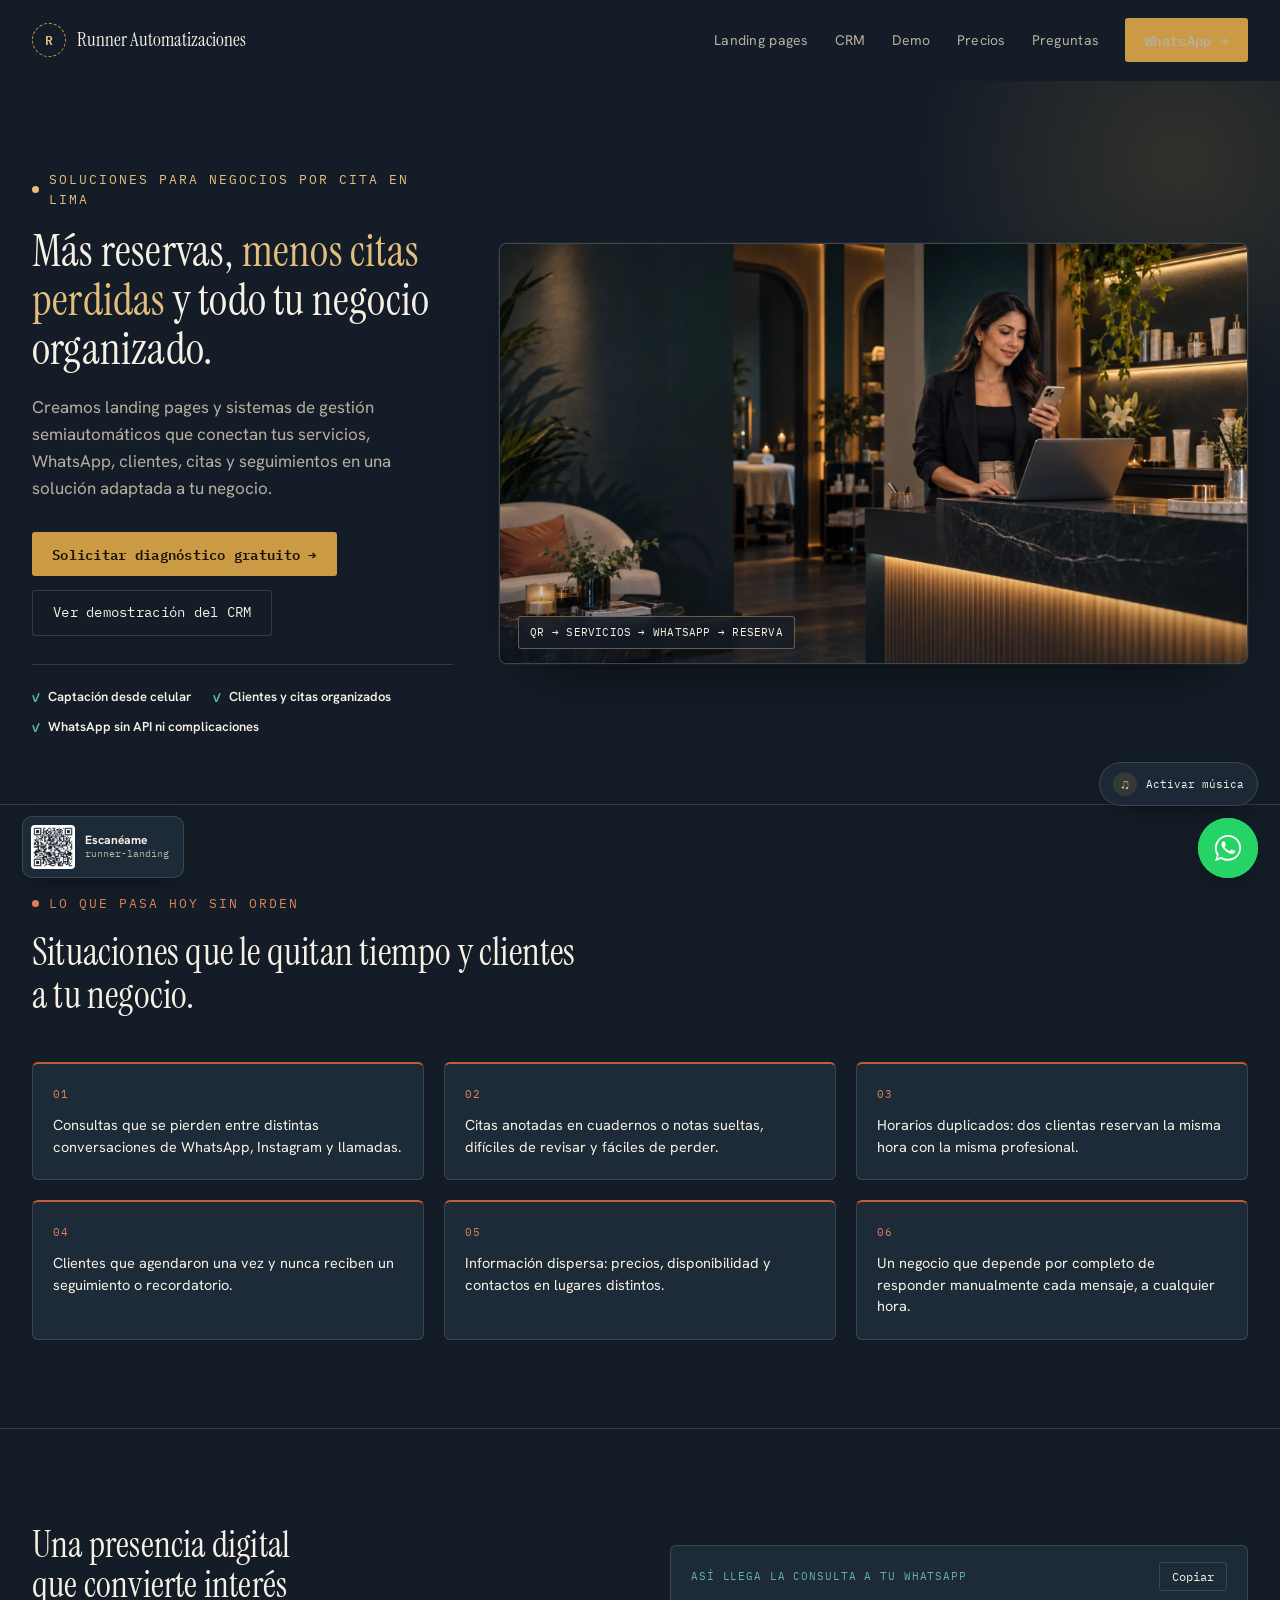
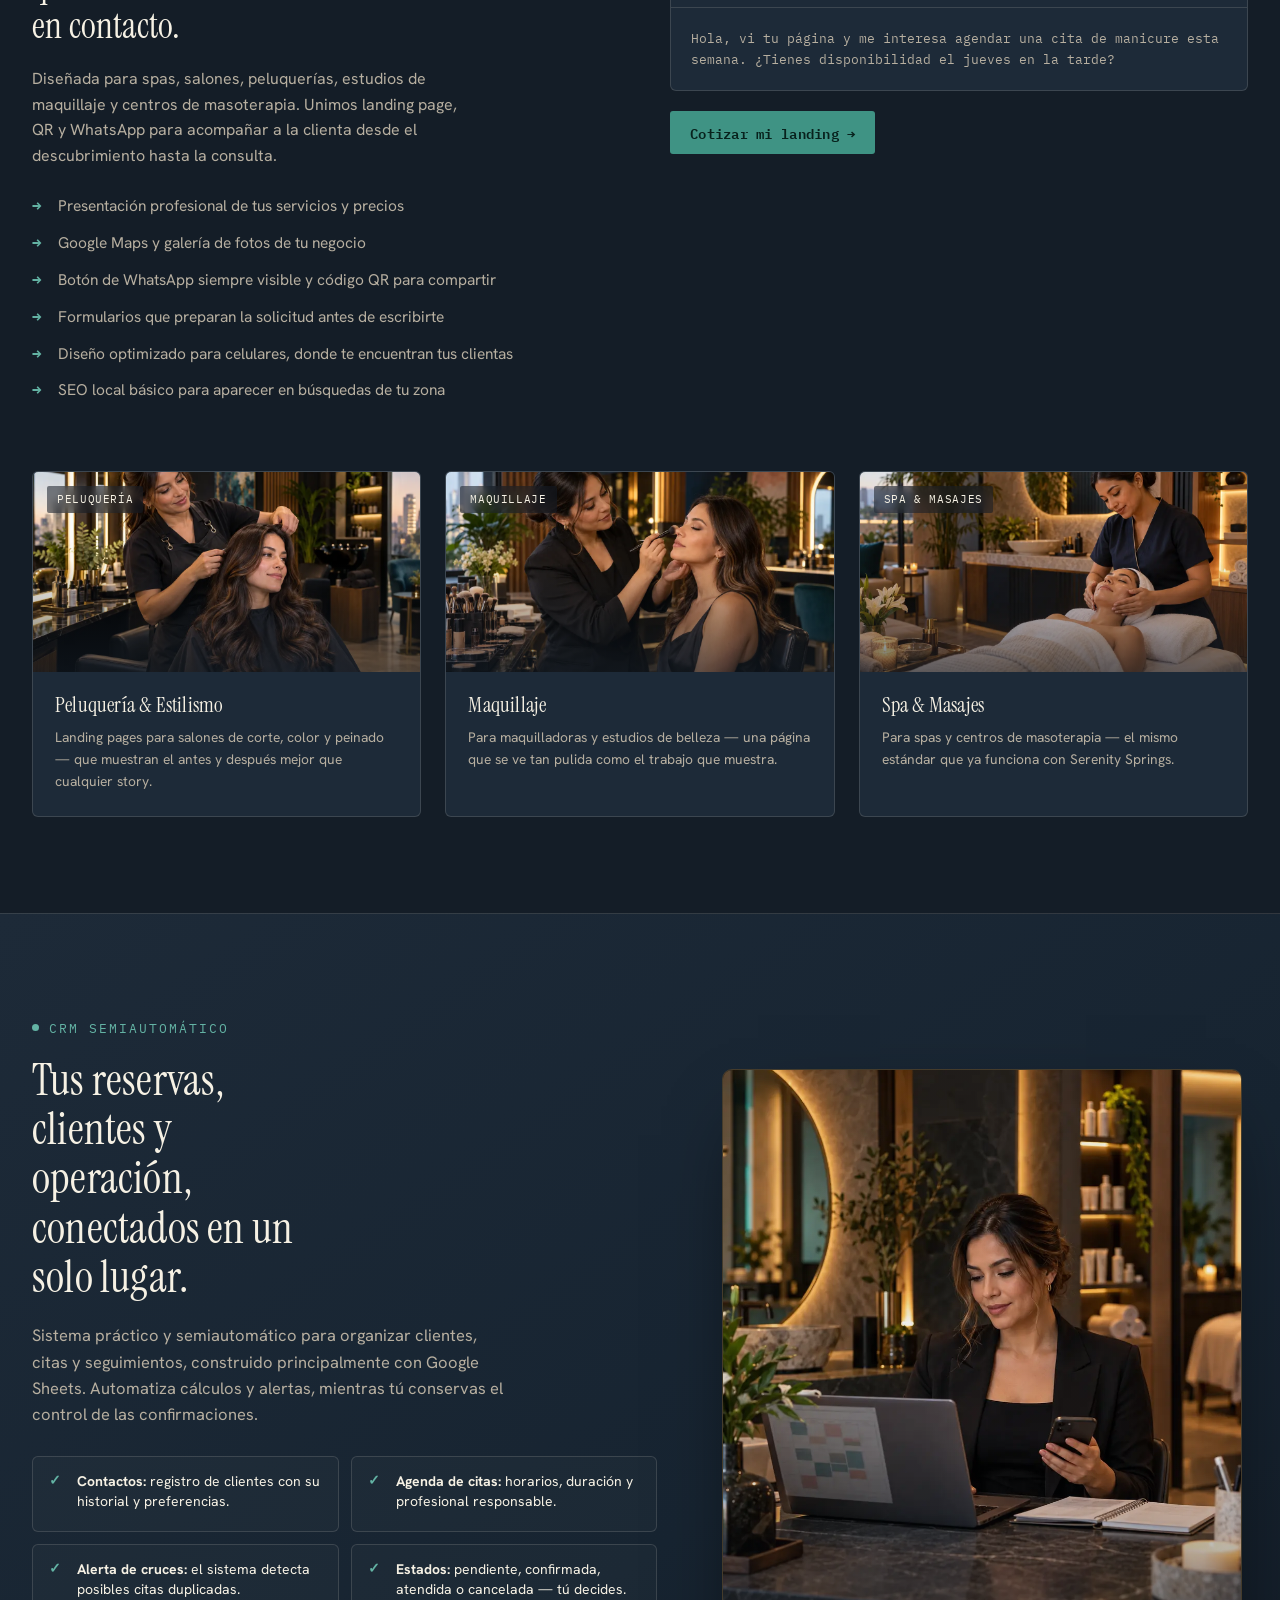
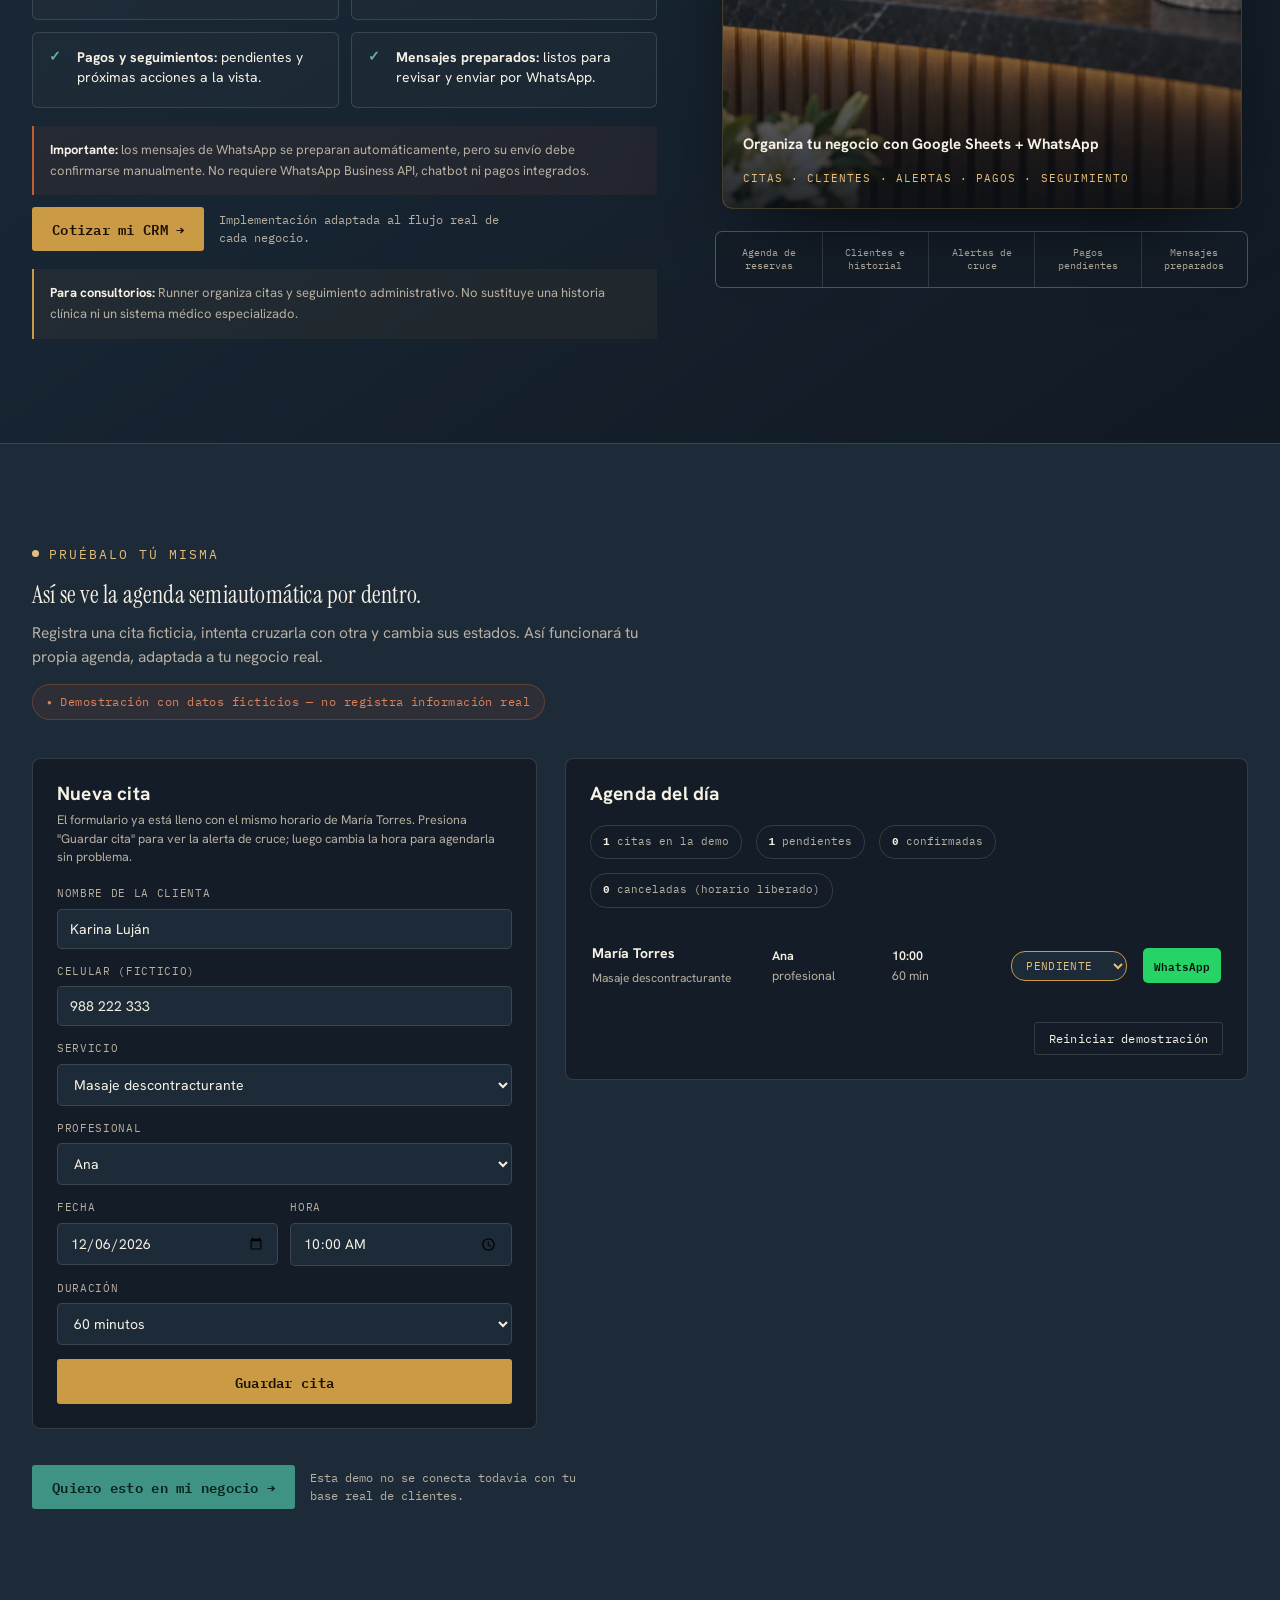
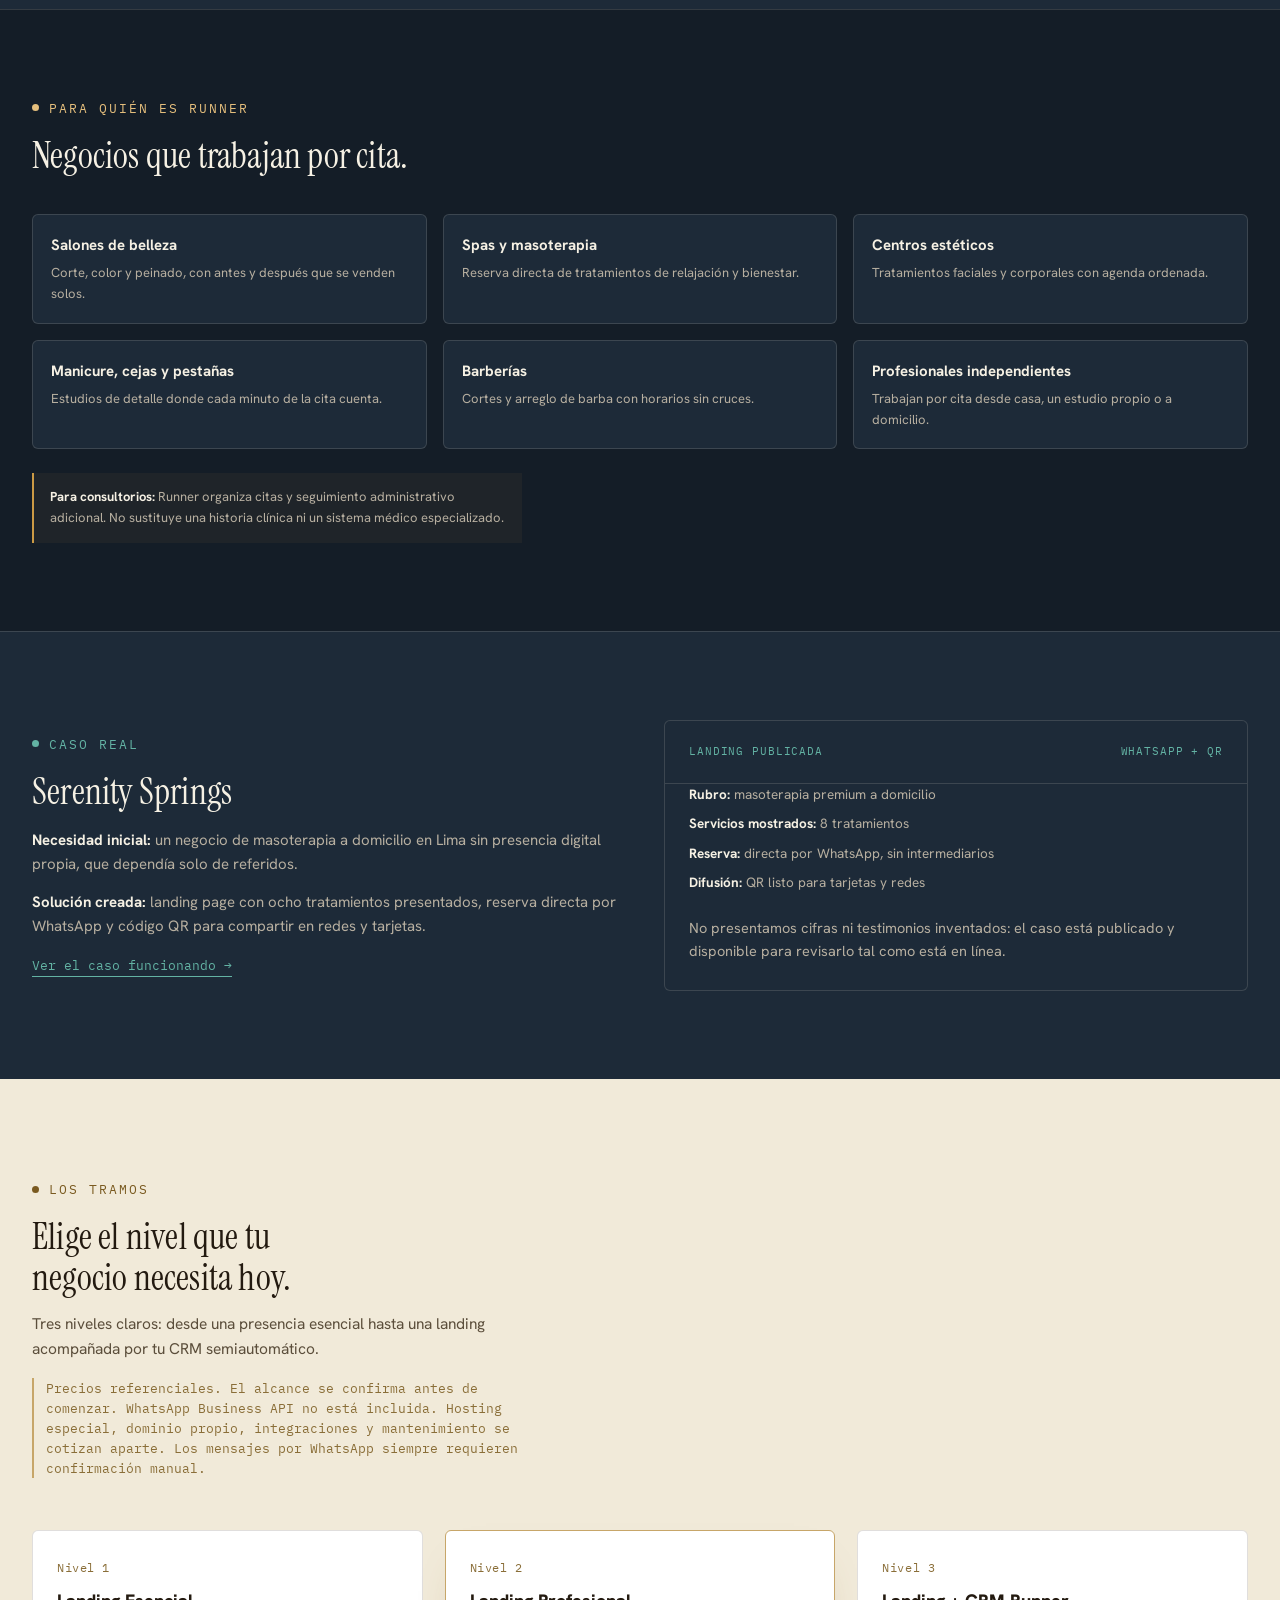
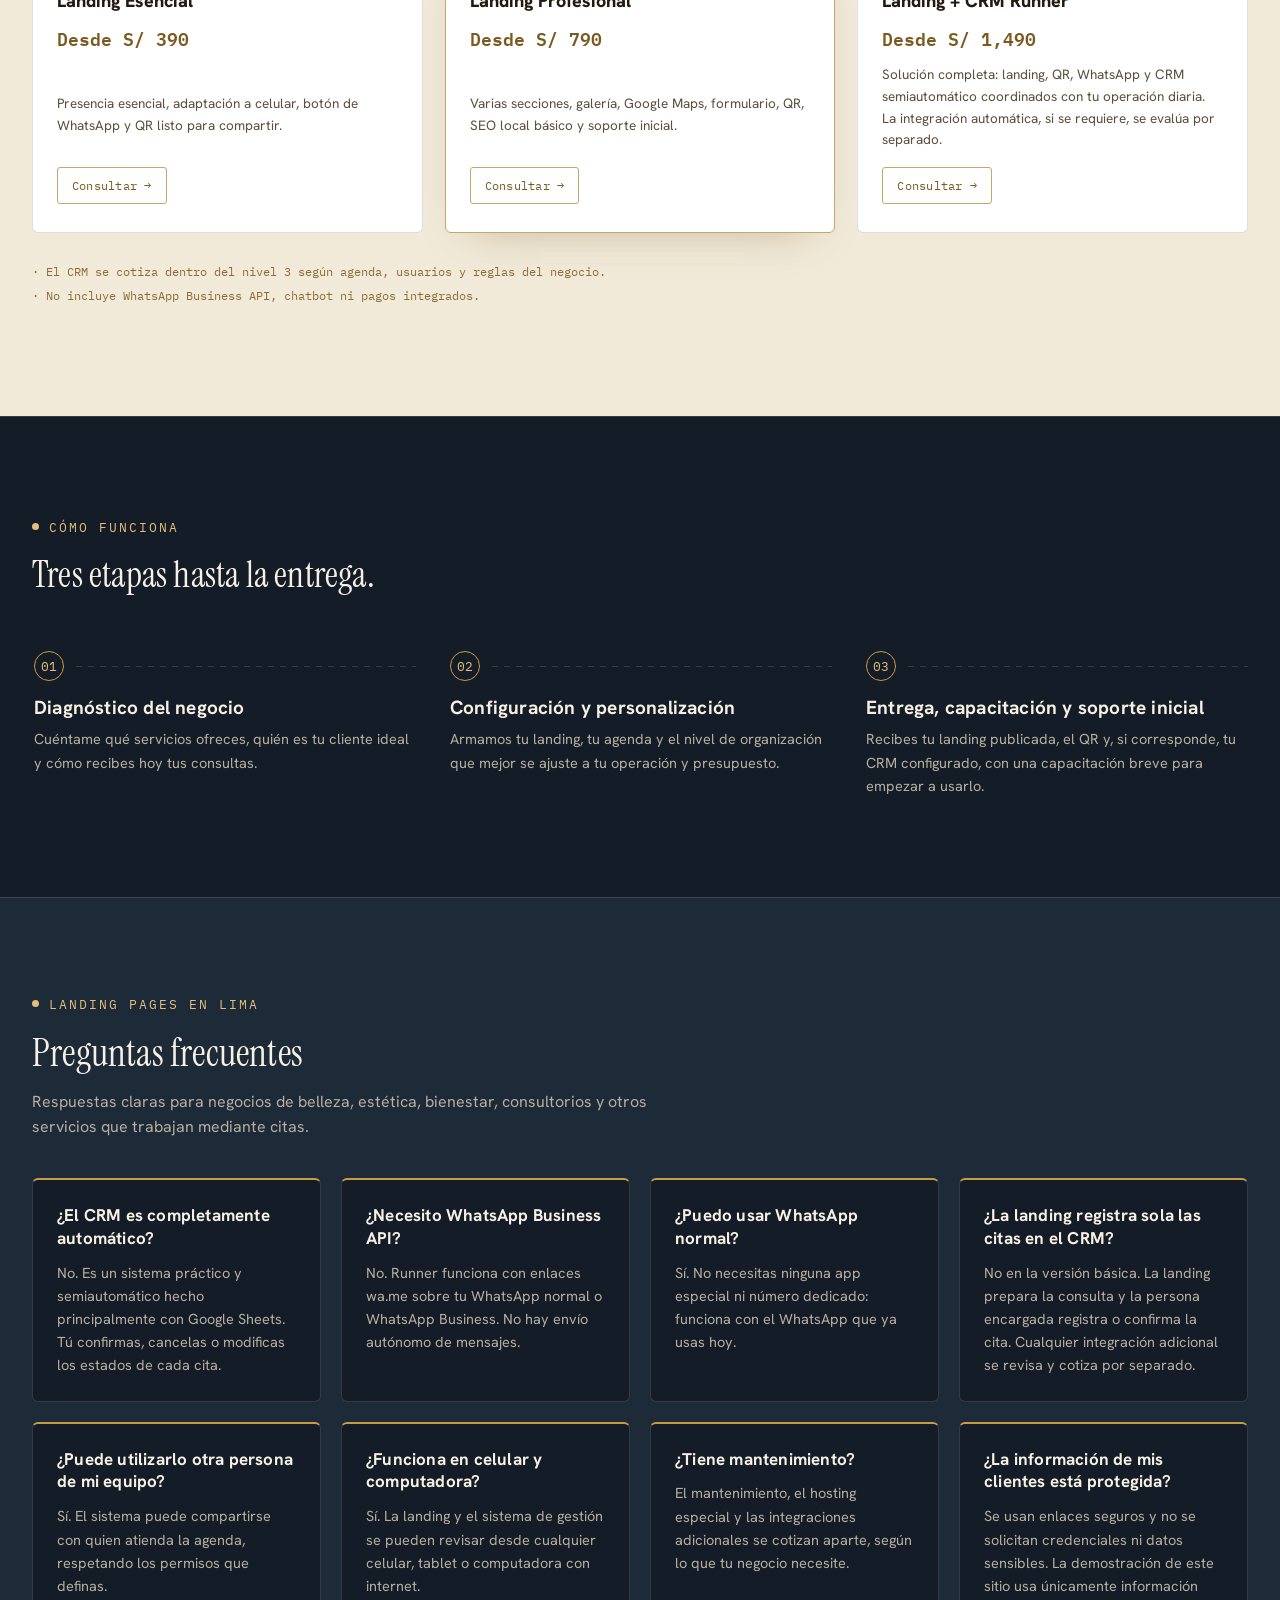
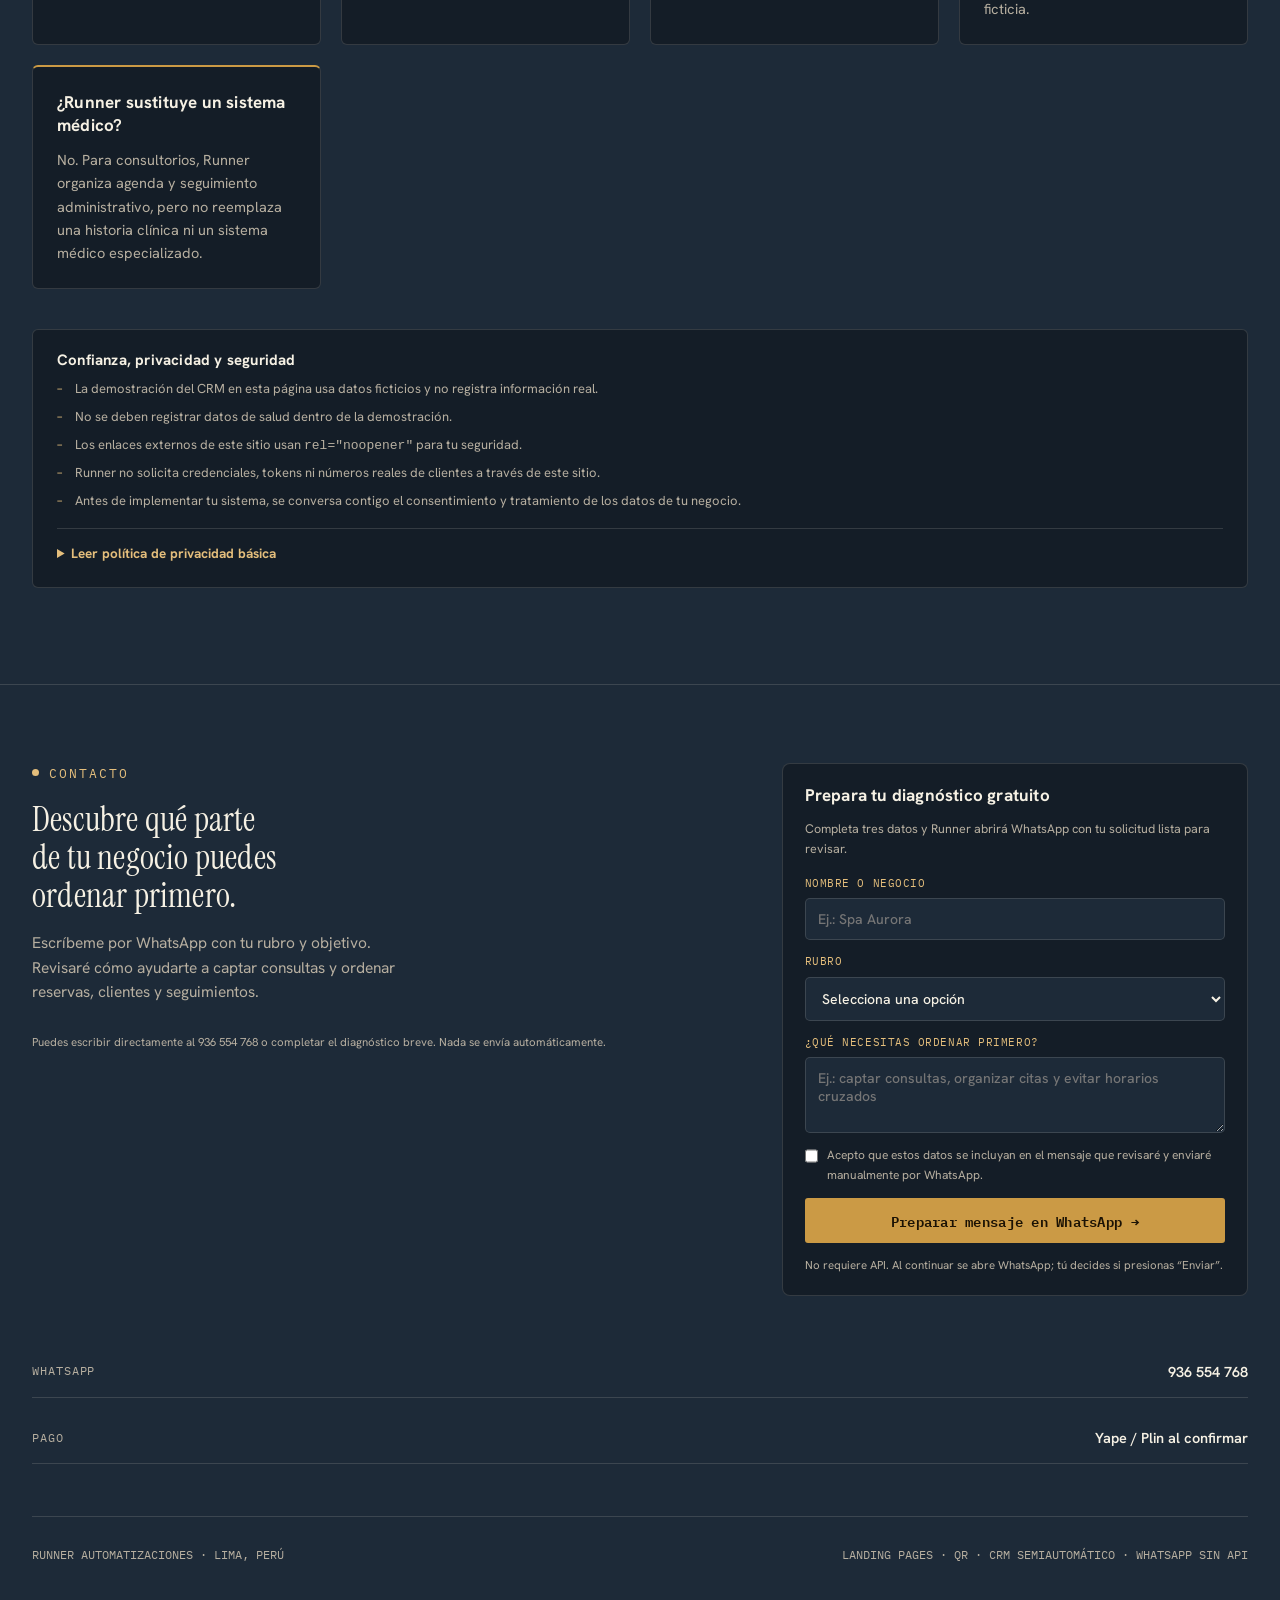
==== commit bdb2d54f: "Rebuild landing with CRM demo and professional visuals" ====
--- a/index.html
+++ b/index.html
@@ -3,23 +3,27 @@
 <head>
 <meta charset="UTF-8">
 <meta name="viewport" content="width=device-width, initial-scale=1.0">
-<title>Landing pages y gestión automatizada para negocios en Lima | Runner</title>
-<meta name="description" content="Runner crea landing pages, reservas online y sistemas de gestión de clientes para salones, spas, centros de estética, masoterapia y consultorios en Lima.">
-<meta name="keywords" content="landing page Lima, CRM para salones, reservas online, gestión de clientes, automatización Google Sheets, spa, estética, consultorios">
+<title>Landing pages y CRM semiautomático para negocios por cita en Lima | Runner</title>
+<meta name="description" content="Runner crea landing pages y sistemas de gestión semiautomáticos para salones, spas y centros de estética en Lima: WhatsApp sin API, agenda con alerta de cruces y seguimiento de clientes.">
+<meta name="keywords" content="landing page Lima, CRM para salones, reservas online, gestión de clientes, WhatsApp sin API, Google Sheets, spa, estética, barbería, manicure">
 <meta name="robots" content="index, follow, max-image-preview:large, max-snippet:-1, max-video-preview:-1">
 <meta name="author" content="Runner Automatizaciones">
 <link rel="canonical" href="https://wily-2024.github.io/runner-landing/">
 <meta property="og:type" content="website">
 <meta property="og:locale" content="es_PE">
 <meta property="og:site_name" content="Runner Automatizaciones">
-<meta property="og:title" content="Landing pages y gestión automatizada | Runner">
-<meta property="og:description" content="Capta consultas y organiza reservas, clientes y seguimientos con soluciones adaptadas a tu negocio.">
+<meta property="og:title" content="Más reservas, menos citas perdidas | Runner">
+<meta property="og:description" content="Landing pages y sistemas de gestión semiautomáticos que conectan tus servicios, WhatsApp, clientes, citas y seguimientos.">
 <meta property="og:url" content="https://wily-2024.github.io/runner-landing/">
-<meta property="og:image" content="https://wily-2024.github.io/runner-landing/runner-hero-qrmaps.jpg">
+<meta property="og:image" content="https://wily-2024.github.io/runner-landing/assets/runner-og.jpg">
+<meta property="og:image:width" content="1200">
+<meta property="og:image:height" content="630">
+<meta property="og:image:alt" content="Runner organiza reservas, clientes y seguimientos para negocios por cita">
 <meta name="twitter:card" content="summary_large_image">
-<meta name="twitter:title" content="Landing pages y gestión automatizada | Runner">
-<meta name="twitter:description" content="Landing page, QR, WhatsApp, reservas y seguimiento de clientes en una solución conectada.">
-<meta name="twitter:image" content="https://wily-2024.github.io/runner-landing/runner-hero-qrmaps.jpg">
+<meta name="twitter:title" content="Más reservas, menos citas perdidas | Runner">
+<meta name="twitter:description" content="Landing pages y CRM semiautomático (Google Sheets + WhatsApp sin API) para negocios por cita en Lima.">
+<meta name="twitter:image" content="https://wily-2024.github.io/runner-landing/assets/runner-og.jpg">
+<link rel="preload" as="image" href="assets/runner-hero-profesional.webp" imagesrcset="assets/runner-hero-profesional.webp 1920w, assets/runner-hero-profesional-4k.webp 3840w" imagesizes="(max-width: 900px) 100vw, 60vw">
 <link rel="preconnect" href="https://fonts.googleapis.com">
 <link rel="preconnect" href="https://fonts.gstatic.com" crossorigin>
 <link href="https://fonts.googleapis.com/css2?family=Instrument+Serif:ital@0;1&family=Hanken+Grotesk:wght@400;500;600;700;800&family=IBM+Plex+Mono:wght@400;500;600&display=swap" rel="stylesheet">
@@ -29,13 +33,12 @@
   "@type":"ProfessionalService",
   "name":"Runner Automatizaciones",
   "url":"https://wily-2024.github.io/runner-landing/",
-  "image":"https://wily-2024.github.io/runner-landing/runner-hero-qrmaps.jpg",
-  "description":"Landing pages, reservas online y gestión automatizada de clientes para negocios de belleza, estética, bienestar y servicios por cita en Lima.",
+  "image":"https://wily-2024.github.io/runner-landing/assets/runner-og.jpg",
+  "description":"Landing pages y sistemas de gestión semiautomáticos (Google Sheets + WhatsApp sin API) para negocios de belleza, estética, bienestar y otros servicios por cita en Lima.",
   "telephone":"+51 936 554 768",
-  "email":"angelesnaupa@gmail.com",
   "areaServed":{"@type":"City","name":"Lima, Perú"},
-  "priceRange":"S/290–S/1,390+",
-  "knowsAbout":["Landing pages","Códigos QR","WhatsApp Business","Reservas online","Gestión de clientes","Automatización con Google Sheets","Diseño web para spas","Diseño web para salones de belleza","Agenda administrativa para consultorios"]
+  "priceRange":"S/390–S/1,490",
+  "knowsAbout":["Landing pages","Códigos QR","WhatsApp sin API","Reservas online","Gestión de clientes con Google Sheets","Diseño web para spas","Diseño web para salones de belleza","Agenda administrativa para consultorios"]
 }
 </script>
 <script type="application/ld+json">
@@ -43,10 +46,12 @@
   "@context":"https://schema.org",
   "@type":"FAQPage",
   "mainEntity":[
-    {"@type":"Question","name":"¿Qué incluye una landing page para un negocio de belleza?","acceptedAnswer":{"@type":"Answer","text":"Incluye presentación de servicios, diseño para celulares, botones de WhatsApp, código QR y, según el nivel elegido, galería, mapa, formularios, reservas y posicionamiento local."}},
-    {"@type":"Question","name":"¿Qué puede automatizar Runner en mi negocio?","acceptedAnswer":{"@type":"Answer","text":"Runner puede organizar contactos, solicitudes, reservas, disponibilidad, recordatorios, estados de pago y seguimiento comercial mediante herramientas adaptadas al flujo real del negocio."}},
-    {"@type":"Question","name":"¿Necesito WhatsApp Business API?","acceptedAnswer":{"@type":"Answer","text":"No es obligatoria para usar el sistema de gestión. Sin API, el sistema prepara alertas y mensajes para envío manual; con una integración autorizada se pueden automatizar envíos adicionales."}},
-    {"@type":"Question","name":"¿Cuánto cuesta una solución Runner en Lima?","acceptedAnswer":{"@type":"Answer","text":"Las landing pages referenciales comienzan desde S/290. La gestión automatizada se cotiza según la agenda, usuarios, reglas e integraciones que necesite cada negocio."}}
+    {"@type":"Question","name":"¿El CRM de Runner es completamente automático?","acceptedAnswer":{"@type":"Answer","text":"No. Es un sistema práctico y semiautomático hecho principalmente con Google Sheets. Organiza clientes, citas y alertas de cruce, pero las confirmaciones y el envío de mensajes los realiza la persona encargada del negocio."}},
+    {"@type":"Question","name":"¿Necesito WhatsApp Business API?","acceptedAnswer":{"@type":"Answer","text":"No. Runner funciona con WhatsApp normal o WhatsApp Business mediante enlaces wa.me. El sistema prepara el mensaje y abre WhatsApp; la persona encargada revisa y presiona enviar."}},
+    {"@type":"Question","name":"¿Puedo usar mi WhatsApp normal?","acceptedAnswer":{"@type":"Answer","text":"Sí. No se requiere ninguna aplicación especial ni número dedicado; funciona con la app de WhatsApp que ya usas."}},
+    {"@type":"Question","name":"¿La landing registra automáticamente las citas en el CRM?","acceptedAnswer":{"@type":"Answer","text":"No en la versión básica. La landing prepara la consulta y la persona encargada registra o confirma la cita. Una integración adicional solo se ofrece después de revisar el flujo y cotizarla por separado."}},
+    {"@type":"Question","name":"¿Cuánto cuesta una solución Runner?","acceptedAnswer":{"@type":"Answer","text":"Landing Esencial desde S/390, Landing Profesional desde S/790 y Landing + CRM Runner desde S/1,490. Los precios son referenciales y el alcance se confirma antes de comenzar."}},
+    {"@type":"Question","name":"¿Runner sustituye una historia clínica o un sistema médico?","acceptedAnswer":{"@type":"Answer","text":"No. Para consultorios, Runner organiza la agenda y el seguimiento administrativo, pero no reemplaza una historia clínica ni un sistema médico especializado."}}
   ]
 }
 </script>
@@ -90,6 +95,7 @@
   }
   img{max-width:100%; display:block;}
   a{color:inherit; text-decoration:none;}
+  button{font-family:inherit;}
   .wrap{max-width:var(--maxw); margin:0 auto; padding:0 32px;}
   @media (max-width:640px){.wrap{padding:0 20px;}}
 
@@ -120,68 +126,72 @@
     display:flex; align-items:center; justify-content:center;
     font-family:var(--font-mono); font-weight:600; font-size:13px; color:var(--gold-soft);
   }
-  nav.primary-nav{display:flex; align-items:center; gap:30px;}
+  nav.primary-nav{display:flex; align-items:center; gap:26px;}
   nav.primary-nav a{font-size:14px; letter-spacing:0.02em; color:var(--text-soft); transition:color .2s;}
   nav.primary-nav a:hover{color:var(--text-strong);}
   .btn{
     display:inline-flex; align-items:center; gap:8px;
     font-family:var(--font-mono); font-size:13.5px; letter-spacing:0.02em;
-    padding:11px 20px; border-radius:3px; white-space:nowrap;
+    padding:11px 20px; border-radius:3px; white-space:nowrap; border:none; cursor:pointer;
     transition:transform .2s ease, box-shadow .2s ease, background .2s ease;
   }
   .btn-primary{background:var(--gold); color:#1B1204; font-weight:600;}
   .btn-primary:hover{transform:translateY(-1px); box-shadow:0 8px 22px -8px rgba(203,154,69,0.55);}
-  .btn-ghost{border:1px solid var(--line); color:var(--text-strong);}
+  .btn-ghost{border:1px solid var(--line); color:var(--text-strong); background:transparent;}
   .btn-ghost:hover{border-color:var(--gold-soft); color:var(--gold-soft);}
+  .btn-turq{background:var(--turquoise); color:#08221D; font-weight:600;}
+  .btn-turq:hover{transform:translateY(-1px); box-shadow:0 8px 22px -8px rgba(63,147,132,0.55);}
+  .btn-sm{padding:8px 14px; font-size:12px;}
   .nav-toggle{display:none; background:none; border:1px solid var(--line); border-radius:3px; width:38px; height:38px; color:var(--text-strong); font-size:18px;}
 
   @media (max-width:860px){
-    nav.primary-nav{position:fixed; inset:64px 0 auto 0; background:var(--ink-2); flex-direction:column; align-items:flex-start; padding:20px 24px 26px; gap:16px; border-bottom:1px solid var(--line); transform:translateY(-12px); opacity:0; pointer-events:none; transition:opacity .25s, transform .25s;}
+    nav.primary-nav{position:fixed; inset:64px 0 auto 0; background:var(--ink-2); flex-direction:column; align-items:flex-start; padding:20px 24px 26px; gap:16px; border-bottom:1px solid var(--line); transform:translateY(-12px); opacity:0; pointer-events:none; transition:opacity .25s, transform .25s; max-height:80vh; overflow-y:auto;}
     nav.primary-nav.is-open{opacity:1; transform:translateY(0); pointer-events:auto;}
     .nav-toggle{display:block;}
     .header-cta{display:none;}
   }
 
   /* ---------- HERO ---------- */
-  .hero{padding:88px 0 86px; position:relative; overflow:hidden;}
+  .hero{padding:88px 0 66px; position:relative; overflow:hidden;}
   .hero::before{
     content:""; position:absolute; top:-180px; right:-160px; width:520px; height:520px; border-radius:50%;
     background:radial-gradient(circle, rgba(203,154,69,0.16), transparent 70%); pointer-events:none;
   }
   .hero-grid{display:grid; grid-template-columns:0.72fr 1.28fr; gap:46px; align-items:center;}
   @media (max-width:900px){.hero-grid{grid-template-columns:1fr; gap:52px;}}
-  .hero h1{font-size:clamp(30px,3.4vw,46px); max-width:19ch;}
+  .hero h1{font-size:clamp(30px,3.4vw,46px); max-width:20ch;}
   .hero h1 em{font-style:normal; color:var(--gold-soft);}
-  .hero p.lede{margin-top:20px; font-size:17px; max-width:43ch; color:var(--text-soft);}
-  .hero-ctas{display:flex; flex-wrap:wrap; gap:14px; margin-top:34px;}
+  .hero p.lede{margin-top:20px; font-size:17px; max-width:46ch; color:var(--text-soft);}
+  .hero-ctas{display:flex; flex-wrap:wrap; gap:14px; margin-top:30px;}
+  .hero-benefits{display:flex; flex-wrap:wrap; gap:10px 22px; margin-top:28px; padding-top:22px; border-top:1px solid var(--line);}
+  .hero-benefits span{display:flex; align-items:center; gap:8px; font-size:13px; color:var(--text-strong); font-weight:600;}
+  .hero-benefits span::before{content:"✓"; color:var(--turquoise-soft); font-family:var(--font-mono);}
 
   .route-card{
     background:var(--ink-2); border:1px solid var(--line); border-radius:8px; padding:0; overflow:hidden; position:relative; aspect-ratio:16/9;
     box-shadow:0 28px 70px -34px rgba(0,0,0,.85), 0 0 0 1px rgba(203,154,69,.08);
   }
-  .route-card svg{width:100%; height:auto; display:block;}
-  .route-path{stroke-dasharray:6 402; stroke-dashoffset:402; animation:draw 1.8s 0.3s cubic-bezier(.4,0,.2,1) forwards;}
-  @keyframes draw{to{stroke-dashoffset:0;}}
   .hero-photo{position:absolute; inset:0; width:100%; height:100%; object-fit:cover;}
   .hero-photo-overlay{position:absolute; inset:0; pointer-events:none; background:linear-gradient(90deg, rgba(20,29,39,.13), transparent 25%), linear-gradient(180deg, transparent 72%, rgba(20,29,39,.36));}
   .hero-caption{position:absolute; left:18px; bottom:14px; z-index:2; padding:7px 11px; border:1px solid rgba(228,190,124,.4); border-radius:3px; background:rgba(20,29,39,.72); backdrop-filter:blur(7px); font-family:var(--font-mono); font-size:11px; color:var(--text-strong); letter-spacing:.02em;}
-  @media (max-width:640px){.hero{padding:66px 0 72px}.hero-caption{font-size:9.5px; left:10px; bottom:9px; padding:5px 8px}}
-  .route-chips{display:flex; justify-content:space-between; margin-top:22px; gap:14px;}
-  .route-chip{
-    flex:1; border:1px solid var(--line); border-radius:4px; padding:13px 14px; text-align:left;
-  }
-  .route-chip .k{display:block; font-family:var(--font-mono); font-size:11px; letter-spacing:0.1em; text-transform:uppercase; margin-bottom:5px;}
-  .route-chip .v{font-family:var(--font-body); font-weight:600; font-size:14.5px; color:var(--text-strong);}
-  .route-chip.turquoise{border-top:2px solid var(--turquoise);}
-  .route-chip.turquoise .k{color:var(--turquoise-soft);}
-  .route-chip.terracotta{border-top:2px solid var(--terracotta);}
-  .route-chip.terracotta .k{color:var(--terracotta-soft);}
+  @media (max-width:640px){.hero{padding:66px 0 52px}.hero-caption{font-size:9.5px; left:10px; bottom:9px; padding:5px 8px}}
+
+  /* ---------- PROBLEMAS ---------- */
+  .problems{padding:88px 0; border-top:1px solid var(--line);}
+  .problems .head{max-width:62ch; margin-bottom:46px;}
+  .problems h2{font-size:clamp(26px,3.4vw,38px);}
+  .problem-grid{display:grid; grid-template-columns:repeat(3,1fr); gap:20px;}
+  @media (max-width:900px){.problem-grid{grid-template-columns:repeat(2,1fr);}}
+  @media (max-width:640px){.problem-grid{grid-template-columns:1fr;}}
+  .problem-card{background:var(--ink-2); border:1px solid var(--line); border-top:2px solid var(--terracotta); border-radius:6px; padding:22px 20px;}
+  .problem-card .p-icon{font-family:var(--font-mono); font-size:11px; letter-spacing:.08em; text-transform:uppercase; color:var(--terracotta-soft); margin-bottom:10px; display:block;}
+  .problem-card p{font-size:14.5px; color:var(--text-strong); line-height:1.5;}
 
   /* ---------- TAMBO SECTIONS ---------- */
   .tambo{padding:96px 0; border-top:1px solid var(--line); scroll-margin-top:84px;}
   .tambo-grid{display:grid; grid-template-columns:1fr 1fr; gap:60px; align-items:start;}
   @media (max-width:900px){.tambo-grid{grid-template-columns:1fr; gap:42px;}}
-  .tambo h2{font-size:clamp(26px,3.4vw,36px); max-width:14ch; margin-bottom:20px;}
+  .tambo h2{font-size:clamp(26px,3.4vw,36px); max-width:16ch; margin-bottom:20px;}
   .tambo p.intro{font-size:16px; max-width:48ch; margin-bottom:26px; color:var(--text-soft);}
   .tambo.turquoise .eyebrow{color:var(--turquoise-soft);}
   .tambo.terracotta .eyebrow{color:var(--terracotta-soft);}
@@ -192,7 +202,7 @@
     background:var(--ink-2); border:1px solid var(--line); border-radius:6px; overflow:hidden;
   }
   .proof-card .proof-top{
-    padding:22px 24px; display:flex; align-items:center; justify-content:space-between; gap:12px; border-bottom:1px solid var(--line);
+    padding:22px 24px; display:flex; align-items:center; justify-content:space-between; gap:12px; border-bottom:1px solid var(--line); flex-wrap:wrap;
   }
   .proof-card .proof-top span.tag{font-family:var(--font-mono); font-size:11px; letter-spacing:0.08em; text-transform:uppercase;}
   .tambo.turquoise .proof-card .proof-top span.tag{color:var(--turquoise-soft);}
@@ -203,8 +213,9 @@
   .proof-card .case-link{font-family:var(--font-mono); font-size:13px; display:inline-flex; align-items:center; gap:7px; border-bottom:1px solid currentColor; padding-bottom:2px;}
   .tambo.turquoise .case-link{color:var(--turquoise-soft);}
   .tambo.terracotta .case-link{color:var(--terracotta-soft);}
-
-  .quipu{width:100%; height:auto; margin-bottom:4px;}
+  .proof-list{list-style:none; padding:0 24px 22px; display:grid; gap:8px;}
+  .proof-list li{font-size:13.5px; color:var(--text-soft);}
+  .proof-list li strong{color:var(--text-strong);}
 
   .wa-template{margin-top:20px; background:var(--ink-2); border:1px solid var(--line); border-radius:6px; overflow:hidden;}
   .wa-template .wa-top{padding:16px 20px; display:flex; align-items:center; justify-content:space-between; border-bottom:1px solid var(--line);}
@@ -214,6 +225,7 @@
   .wa-copy{font-family:var(--font-mono); font-size:12px; background:none; border:1px solid var(--line); border-radius:3px; padding:6px 12px; color:var(--text-strong); cursor:pointer; transition:border-color .2s, color .2s;}
   .wa-copy:hover{border-color:var(--gold-soft); color:var(--gold-soft);}
   .wa-copy.copied{border-color:var(--turquoise-soft); color:var(--turquoise-soft);}
+  .wa-copy.wa-copy-error{border-color:var(--terracotta-soft); color:var(--terracotta-soft);}
   .wa-template pre{padding:20px; margin:0; font-family:var(--font-mono); font-size:12.6px; line-height:1.65; color:var(--text-soft); white-space:pre-wrap; word-break:break-word;}
 
   /* ---------- SPECIALTY CARDS ---------- */
@@ -229,16 +241,15 @@
   .s-body h3{font-size:21px; margin-bottom:8px;}
   .s-body .desc{font-size:13.8px; color:var(--text-soft);}
 
-
-  /* ---------- GESTIÓN AUTOMATIZADA ---------- */
+  /* ---------- GESTIÓN / CRM ---------- */
   .operations{padding:104px 0; border-top:1px solid var(--line); background:linear-gradient(145deg,var(--ink-2),#172431 54%,#111923);}
   .operations-grid{display:grid; grid-template-columns:minmax(0,1.08fr) minmax(320px,.92fr); gap:58px; align-items:center;}
   .operations-copy h2{font-size:clamp(30px,4vw,44px); max-width:15ch; margin-bottom:20px;}
   .operations-copy .intro{font-size:16.5px; max-width:53ch; margin-bottom:26px;}
-  .operations-list{display:grid; grid-template-columns:repeat(2,minmax(0,1fr)); gap:12px; list-style:none; margin:28px 0 30px;}
+  .operations-list{display:grid; grid-template-columns:repeat(2,minmax(0,1fr)); gap:12px; list-style:none; margin:28px 0 18px;}
   .operations-list li{min-height:76px; padding:15px 16px 14px 44px; position:relative; border:1px solid var(--line); border-radius:6px; background:rgba(255,255,255,.025); color:var(--text-strong); font-size:14px; line-height:1.42;}
   .operations-list li::before{content:"✓"; position:absolute; left:16px; top:15px; color:var(--turquoise-soft); font-family:var(--font-mono); font-weight:700;}
-  .operations-actions{display:flex; align-items:center; gap:15px; flex-wrap:wrap;}
+  .operations-actions{display:flex; align-items:center; gap:15px; flex-wrap:wrap; margin-top:12px;}
   .operations-note{font-family:var(--font-mono); font-size:11.5px; color:var(--text-soft); max-width:42ch;}
   .management-visual{position:relative; width:min(100%,520px); aspect-ratio:2/3; max-height:740px; margin-inline:auto; border:1px solid rgba(228,190,124,.24); border-radius:10px; overflow:hidden; background:#111; box-shadow:0 30px 80px -36px rgba(0,0,0,.9);}
   .management-visual img{width:100%; height:100%; object-fit:cover;}
@@ -248,24 +259,98 @@
   .management-caption span{font-family:var(--font-mono); font-size:10.5px; letter-spacing:.1em; color:var(--gold-soft);}
   .capability-strip{display:grid; grid-template-columns:repeat(5,1fr); gap:1px; margin-top:22px; border:1px solid var(--line); background:var(--line); border-radius:7px; overflow:hidden;}
   .capability-strip span{background:var(--ink); padding:14px 8px; text-align:center; font-family:var(--font-mono); font-size:10px; line-height:1.35; color:var(--text-soft);}
-  .medical-boundary{margin-top:18px; padding:14px 16px; border-left:2px solid var(--gold); background:rgba(203,154,69,.06); font-size:13px; color:var(--text-soft);}
+  .note-box{margin-top:18px; padding:14px 16px; border-left:2px solid var(--gold); background:rgba(203,154,69,.06); font-size:13px; color:var(--text-soft);}
+  .note-box.warn{border-left-color:var(--terracotta); background:rgba(193,94,54,.08);}
+  .note-box strong{color:var(--text-strong);}
   @media (max-width:980px){.operations-grid{grid-template-columns:1fr;}.operations-copy h2{max-width:18ch;}.management-visual{max-width:720px;}}
   @media (max-width:640px){.operations{padding:78px 0;}.operations-list{grid-template-columns:1fr;}.capability-strip{grid-template-columns:repeat(2,1fr);}.capability-strip span:last-child{grid-column:1/-1;}.operations-note{width:100%;}}
+
+  /* ---------- DEMO CRM ---------- */
+  .demo-crm{padding:100px 0; border-top:1px solid var(--line); background:var(--ink-2);}
+  .demo-head{max-width:70ch; margin-bottom:14px;}
+  .demo-badge{display:inline-flex; align-items:center; gap:8px; font-family:var(--font-mono); font-size:11.5px; letter-spacing:.04em; color:var(--terracotta-soft); background:rgba(193,94,54,.1); border:1px solid rgba(193,94,54,.35); border-radius:20px; padding:8px 14px; margin-bottom:26px;}
+  .demo-badge::before{content:"●"; font-size:8px;}
+  .demo-shell{display:grid; grid-template-columns:0.85fr 1.15fr; gap:28px; align-items:start; margin-top:12px;}
+  @media (max-width:960px){.demo-shell{grid-template-columns:1fr;}}
+  .demo-panel{background:var(--ink); border:1px solid var(--line); border-radius:8px; padding:24px;}
+  .demo-panel h3{font-size:19px; margin-bottom:6px; font-family:var(--font-body); font-weight:700; color:var(--text-strong);}
+  .demo-panel .demo-help{font-size:12.5px; color:var(--text-soft); margin-bottom:18px; line-height:1.5;}
+  .demo-field{margin-bottom:14px;}
+  .demo-field label{display:block; font-family:var(--font-mono); font-size:11px; text-transform:uppercase; letter-spacing:.06em; color:var(--text-soft); margin-bottom:6px;}
+  .demo-field input, .demo-field select{
+    width:100%; background:var(--ink-2); border:1px solid var(--line); border-radius:5px; color:var(--text-strong);
+    padding:10px 12px; font-family:var(--font-body); font-size:14px;
+  }
+  .demo-field input:focus, .demo-field select:focus{outline:none; border-color:var(--gold-soft);}
+  .demo-row2{display:grid; grid-template-columns:1fr 1fr; gap:12px;}
+  .demo-alert{margin-top:6px; margin-bottom:14px; padding:12px 14px; border-radius:6px; font-size:13px; display:none;}
+  .demo-alert.show{display:block;}
+  .demo-alert.error{background:rgba(193,94,54,.14); border:1px solid rgba(193,94,54,.5); color:var(--terracotta-soft);}
+  .demo-alert.success{background:rgba(63,147,132,.14); border:1px solid rgba(63,147,132,.5); color:var(--turquoise-soft);}
+  .demo-agenda{background:var(--ink); border:1px solid var(--line); border-radius:8px; padding:22px 22px 10px;}
+  .demo-agenda-top{display:flex; align-items:center; justify-content:space-between; gap:10px; margin-bottom:6px; flex-wrap:wrap;}
+  .demo-summary{display:flex; gap:14px; flex-wrap:wrap; margin:14px 0 18px;}
+  .demo-summary .chip{font-family:var(--font-mono); font-size:11px; padding:7px 12px; border-radius:16px; border:1px solid var(--line); color:var(--text-soft);}
+  .demo-summary .chip strong{color:var(--text-strong);}
+  .demo-table{width:100%; border-collapse:collapse;}
+  .demo-appt{border-top:1px solid var(--line); padding:16px 2px; display:grid; grid-template-columns:1.4fr .9fr .9fr 1fr auto; gap:10px; align-items:center;}
+  .demo-appt:first-child{border-top:none;}
+  .demo-appt.cancelled{opacity:.5;}
+  .demo-appt .who strong{display:block; color:var(--text-strong); font-size:14px;}
+  .demo-appt .who span{font-size:12px; color:var(--text-soft);}
+  .demo-appt .meta{font-size:12.5px; color:var(--text-soft);}
+  .demo-appt .meta strong{color:var(--text-strong); font-weight:600;}
+  .status-select{font-family:var(--font-mono); font-size:11px; border-radius:14px; padding:6px 10px; border:1px solid var(--line); background:var(--ink-2); color:var(--text-strong); text-transform:uppercase; letter-spacing:.03em;}
+  .status-select.pendiente{border-color:var(--gold); color:var(--gold-soft);}
+  .status-select.confirmada{border-color:var(--turquoise); color:var(--turquoise-soft);}
+  .status-select.atendida{border-color:#6FA8DC; color:#9FC6EE;}
+  .status-select.cancelada{border-color:var(--text-soft); color:var(--text-soft);}
+  .demo-wa-btn{font-family:var(--font-mono); font-size:11px; background:#25D366; color:#04140D; border:none; border-radius:5px; padding:8px 11px; cursor:pointer; white-space:nowrap; font-weight:600;}
+  .demo-wa-btn:hover{filter:brightness(1.08);}
+  .demo-wa-btn:disabled{background:var(--ink-3); color:var(--text-soft); cursor:not-allowed;}
+  .demo-toast{margin-top:14px; padding:10px 14px; border-radius:6px; background:rgba(63,147,132,.14); border:1px solid rgba(63,147,132,.5); color:var(--turquoise-soft); font-size:12.5px; display:none;}
+  .demo-toast.show{display:block;}
+  .demo-reset{margin-top:16px; display:flex; justify-content:flex-end;}
+  @media (max-width:760px){
+    .demo-row2{grid-template-columns:1fr;}
+    .demo-appt{grid-template-columns:1fr; gap:8px; padding:16px 4px;}
+    .demo-appt .actions{display:flex; gap:10px; align-items:center; flex-wrap:wrap;}
+  }
+
+  /* ---------- SECTORES ---------- */
+  .sectors{padding:88px 0; border-top:1px solid var(--line);}
+  .sectors .head{max-width:62ch; margin-bottom:38px;}
+  .sectors h2{font-size:clamp(26px,3.4vw,36px);}
+  .sector-grid{display:grid; grid-template-columns:repeat(3,1fr); gap:16px;}
+  @media (max-width:860px){.sector-grid{grid-template-columns:repeat(2,1fr);}}
+  @media (max-width:560px){.sector-grid{grid-template-columns:1fr;}}
+  .sector-chip{background:var(--ink-2); border:1px solid var(--line); border-radius:6px; padding:18px 18px;}
+  .sector-chip h4{font-family:var(--font-body); font-weight:700; font-size:15px; color:var(--text-strong); margin-bottom:6px;}
+  .sector-chip p{font-size:13px; color:var(--text-soft);}
+
+  /* ---------- CASO REAL ---------- */
+  .caso{padding:88px 0; border-top:1px solid var(--line); background:var(--ink-2);}
+  .caso-grid{display:grid; grid-template-columns:1fr 1fr; gap:48px; align-items:center;}
+  @media (max-width:900px){.caso-grid{grid-template-columns:1fr; gap:32px;}}
+  .caso h2{font-size:clamp(26px,3.4vw,36px); max-width:16ch; margin-bottom:16px;}
 
   /* ---------- PRICING ---------- */
   .tramos{background:var(--paper); color:var(--paper-ink); padding:100px 0 110px;}
   .tramos .eyebrow{color:#7A5A20;}
   .tramos h2{color:var(--paper-ink); font-size:clamp(26px,3.4vw,36px); max-width:16ch; margin-bottom:14px;}
   .tramos p.intro{max-width:56ch; color:#5B4E3B; margin-bottom:16px; font-size:15.5px;}
-  .tramos .note{font-family:var(--font-mono); font-size:12.5px; color:#8A6E38; margin-bottom:52px; border-left:2px solid #C7A669; padding-left:12px;}
-  .price-grid{display:grid; grid-template-columns:repeat(4,1fr); gap:20px;}
-  @media (max-width:900px){.price-grid{grid-template-columns:repeat(2,1fr);}}
-  @media (max-width:560px){.price-grid{grid-template-columns:1fr;}}
-  .price-card{background:#fff; border:1px solid var(--line-paper); border-radius:6px; padding:24px 22px;}
+  .tramos .note{font-family:var(--font-mono); font-size:12.5px; color:#8A6E38; margin-bottom:52px; border-left:2px solid #C7A669; padding-left:12px; max-width:64ch; line-height:1.6;}
+  .price-grid{display:grid; grid-template-columns:repeat(3,1fr); gap:22px;}
+  @media (max-width:860px){.price-grid{grid-template-columns:1fr;}}
+  .price-card{background:#fff; border:1px solid var(--line-paper); border-radius:6px; padding:28px 24px; display:flex; flex-direction:column;}
+  .price-card.featured{border:1px solid #C7A669; box-shadow:0 20px 44px -26px rgba(122,90,32,.4);}
   .price-card .km{display:block; font-family:var(--font-mono); font-size:11.5px; color:#8A6E38; letter-spacing:.05em; margin-bottom:10px;}
-  .price-card h4{font-family:var(--font-body); font-weight:800; font-size:17px; color:var(--paper-ink); margin-bottom:8px;}
-  .price-card .price{font-family:var(--font-mono); font-size:17px; font-weight:600; color:#7A5A20; margin-bottom:10px;}
-  .price-card p{font-size:13.5px; color:#5B4E3B;}
+  .price-card h4{font-family:var(--font-body); font-weight:800; font-size:18px; color:var(--paper-ink); margin-bottom:8px;}
+  .price-card .price{font-family:var(--font-mono); font-size:18px; font-weight:600; color:#7A5A20; margin-bottom:12px;}
+  .price-card p{font-size:13.5px; color:#5B4E3B; margin-bottom:16px; flex:1;}
+  .price-card .btn{align-self:flex-start;}
+  .price-fine{margin-top:30px; display:grid; gap:6px;}
+  .price-fine p{font-family:var(--font-mono); font-size:11.5px; color:#8A6E38; line-height:1.6;}
 
   /* ---------- HOW IT WORKS ---------- */
   .how{padding:100px 0; border-top:1px solid var(--line);}
@@ -283,7 +368,7 @@
   .step h3{font-size:19px; margin-bottom:9px; font-family:var(--font-body); font-weight:700; color:var(--text-strong);}
   .step p{font-size:14.5px; color:var(--text-soft);}
 
-  /* ---------- FAQ / SEO LOCAL ---------- */
+  /* ---------- FAQ / CONFIANZA ---------- */
   .faq{padding:96px 0; border-top:1px solid var(--line); background:var(--ink-2);}
   .faq-head{max-width:660px; margin-bottom:38px;}
   .faq h2{font-size:clamp(28px,3.4vw,38px); margin-bottom:14px;}
@@ -293,18 +378,37 @@
   .faq-item h3{font-family:var(--font-body); font-size:17px; font-weight:700; line-height:1.35; margin-bottom:11px;}
   .faq-item p{font-size:14.5px; color:var(--text-soft);}
   @media (max-width:860px){.faq-grid{grid-template-columns:1fr;}}
+  .privacy-block{margin-top:40px; padding:22px 24px; border:1px solid var(--line); border-radius:6px; background:var(--ink);}
+  .privacy-block h3{font-family:var(--font-body); font-weight:700; font-size:15px; color:var(--text-strong); margin-bottom:10px;}
+  .privacy-block ul{list-style:none; display:grid; gap:7px;}
+  .privacy-block li{font-size:13px; color:var(--text-soft); padding-left:18px; position:relative;}
+  .privacy-block li::before{content:"–"; position:absolute; left:0; color:var(--gold-soft);}
+  .privacy-details{margin-top:16px; border-top:1px solid var(--line); padding-top:14px;}
+  .privacy-details summary{cursor:pointer; color:var(--gold-soft); font-weight:700; font-size:13.5px; list-style-position:inside;}
+  .privacy-details p{margin-top:10px; font-size:13px; color:var(--text-soft); max-width:82ch;}
 
   /* ---------- CONTACT / FOOTER ---------- */
   footer{background:var(--ink-2); border-top:1px solid var(--line); padding:78px 0 40px;}
   .contact-grid{display:grid; grid-template-columns:1.2fr 0.8fr; gap:50px; padding-bottom:52px; border-bottom:1px solid var(--line);}
   @media (max-width:800px){.contact-grid{grid-template-columns:1fr; gap:36px;}}
-  footer h2{font-size:clamp(26px,3.4vw,34px); max-width:14ch; margin-bottom:16px;}
+  footer h2{font-size:clamp(26px,3.4vw,34px); max-width:16ch; margin-bottom:16px;}
   footer p.lede{font-size:15.5px; max-width:44ch; color:var(--text-soft); margin-bottom:28px;}
   .contact-block{display:flex; flex-direction:column; gap:14px;}
   .contact-line{display:flex; justify-content:space-between; align-items:center; padding:14px 0; border-bottom:1px solid var(--line); font-size:14.5px;}
   .contact-line span.label{font-family:var(--font-mono); font-size:11.5px; text-transform:uppercase; letter-spacing:0.08em; color:var(--text-soft);}
   .contact-line a{color:var(--text-strong); font-weight:600;}
   .contact-line a:hover{color:var(--gold-soft);}
+  .diagnostic-form{display:grid; gap:13px; padding:22px; border:1px solid var(--line); border-radius:8px; background:var(--ink);}
+  .diagnostic-form h3{font-family:var(--font-body); font-size:17px; font-weight:700; margin-bottom:1px;}
+  .diagnostic-form .form-help{font-size:12.5px; color:var(--text-soft); margin-bottom:3px;}
+  .diagnostic-form label{display:grid; gap:6px; font-family:var(--font-mono); font-size:11px; letter-spacing:.05em; text-transform:uppercase; color:var(--gold-soft);}
+  .diagnostic-form input,.diagnostic-form select,.diagnostic-form textarea{width:100%; border:1px solid var(--line); border-radius:5px; background:var(--ink-2); color:var(--text-strong); padding:11px 12px; font:500 14px var(--font-body);}
+  .diagnostic-form textarea{min-height:76px; resize:vertical;}
+  .diagnostic-form input:focus,.diagnostic-form select:focus,.diagnostic-form textarea:focus{outline:2px solid transparent; border-color:var(--gold-soft); box-shadow:0 0 0 3px rgba(203,154,69,.12);}
+  .diagnostic-consent{display:flex !important; grid-template-columns:auto 1fr; align-items:flex-start; gap:9px !important; text-transform:none !important; letter-spacing:0 !important; color:var(--text-soft) !important; font-family:var(--font-body) !important; font-size:12px !important;}
+  .diagnostic-consent input{width:16px; height:16px; padding:0; margin-top:2px; accent-color:var(--gold);}
+  .diagnostic-form .btn{width:100%; justify-content:center; border:none;}
+  .diagnostic-note{font-size:11.5px; color:var(--text-soft); line-height:1.5;}
   .foot-bottom{display:flex; justify-content:space-between; align-items:center; padding-top:28px; flex-wrap:wrap; gap:14px;}
   .foot-bottom p{font-family:var(--font-mono); font-size:12px; color:var(--text-soft);}
 
@@ -335,13 +439,17 @@
   @keyframes music-pulse{0%,100%{box-shadow:0 0 0 0 rgba(203,154,69,.35)}50%{box-shadow:0 0 0 7px rgba(203,154,69,0)}}
   @media (max-width:640px){.music-control{right:14px; bottom:88px;}.music-control .music-label{display:none;}}
 
-  /* ---------- FLOATING QR ---------- */
+  /* ---------- FLOATING QR (oculto en móvil, ver sección 7 del brief) ---------- */
   .qr-float{position:fixed; left:22px; bottom:22px; z-index:70; display:flex; align-items:center; gap:10px; background:var(--ink-2); border:1px solid var(--line); border-radius:10px; padding:8px 14px 8px 8px; box-shadow:0 10px 26px -10px rgba(0,0,0,.55); transition:border-color .2s, transform .2s;}
   .qr-float:hover{border-color:var(--gold-soft); transform:translateY(-1px);}
   .qr-float img{width:44px; height:44px; border-radius:4px; display:block; background:#fff;}
   .qr-float .qr-text{display:flex; flex-direction:column; line-height:1.25;}
   .qr-float .qr-text strong{font-family:var(--font-body); font-weight:700; font-size:12px; color:var(--text-strong);}
   .qr-float .qr-text span{font-family:var(--font-mono); font-size:10px; color:var(--text-soft);}
+  @media (max-width:640px){
+    .qr-float{display:none;}
+    .demo-appt{overflow-x:hidden;}
+  }
 </style>
 </head>
 <body>
@@ -355,33 +463,38 @@
     <button class="nav-toggle" id="navToggle" aria-label="Abrir menú" aria-expanded="false">☰</button>
     <nav class="primary-nav" id="primaryNav">
       <a href="#servicios">Landing pages</a>
-      <a href="#gestion-crm">Gestión CRM</a>
+      <a href="#gestion-crm">CRM</a>
+      <a href="#demo-crm">Demo</a>
       <a href="#tramos">Precios</a>
-      <a href="#como-funciona">Cómo funciona</a>
       <a href="#preguntas">Preguntas</a>
-      <a href="https://wa.me/51936554768" class="btn btn-primary header-cta">WhatsApp →</a>
+      <a href="https://wa.me/51936554768?text=Hola%20Runner%2C%20quiero%20m%C3%A1s%20informaci%C3%B3n%20sobre%20sus%20soluciones%20para%20mi%20negocio." class="btn btn-primary header-cta">WhatsApp →</a>
     </nav>
   </div>
 </header>
 
 <main id="top">
 
-  <!-- HERO -->
+  <!-- SECCIÓN 1: PORTADA -->
   <section class="hero">
     <div class="wrap hero-grid">
       <div>
-        <p class="eyebrow" style="color:var(--gold-soft)"><span class="dot"></span>LIMA, PERÚ</p>
-        <h1>Convierte un simple escaneo en una <em>nueva consulta por WhatsApp.</em></h1>
-        <p class="lede">Creamos el recorrido digital para que nuevos clientes descubran tus servicios, reserven con facilidad y queden organizados para un seguimiento profesional.</p>
+        <p class="eyebrow" style="color:var(--gold-soft)"><span class="dot"></span>SOLUCIONES PARA NEGOCIOS POR CITA EN LIMA</p>
+        <h1>Más reservas, <em>menos citas perdidas</em> y todo tu negocio organizado.</h1>
+        <p class="lede">Creamos landing pages y sistemas de gestión semiautomáticos que conectan tus servicios, WhatsApp, clientes, citas y seguimientos en una solución adaptada a tu negocio.</p>
         <div class="hero-ctas">
-          <a href="https://wa.me/51936554768?text=Hola%20Runner%2C%20quiero%20mejorar%20la%20captaci%C3%B3n%20y%20gesti%C3%B3n%20de%20mi%20negocio." class="btn btn-primary">Escribir por WhatsApp →</a>
-          <a href="#servicios" class="btn btn-ghost">Ver servicios</a>
+          <a href="https://wa.me/51936554768?text=Hola%20Runner%2C%20quiero%20un%20diagn%C3%B3stico%20gratuito%20para%20mi%20negocio." class="btn btn-primary">Solicitar diagnóstico gratuito →</a>
+          <a href="#demo-crm" class="btn btn-ghost">Ver demostración del CRM</a>
+        </div>
+        <div class="hero-benefits">
+          <span>Captación desde celular</span>
+          <span>Clientes y citas organizados</span>
+          <span>WhatsApp sin API ni complicaciones</span>
         </div>
       </div>
       <div class="route-card reveal">
         <picture>
-          <source srcset="Runner_Hero_QR_Animado_Web.webp" type="image/webp">
-          <img class="hero-photo" src="runner-hero-qrmaps.jpg" alt="Proceso de captación: una clienta escanea el QR, conoce los servicios de belleza, conversa por WhatsApp y confirma su cita" width="1600" height="900" fetchpriority="high">
+          <source srcset="assets/runner-hero-profesional.webp 1920w, assets/runner-hero-profesional-4k.webp 3840w" sizes="(max-width: 900px) 100vw, 60vw" type="image/webp">
+          <img class="hero-photo" src="assets/runner-hero-profesional.webp" alt="Emprendedora administrando un spa desde su laptop y celular en un ambiente profesional" width="1920" height="1080" fetchpriority="high" decoding="async">
         </picture>
         <div class="hero-photo-overlay"></div>
         <span class="hero-caption">QR → SERVICIOS → WHATSAPP → RESERVA</span>
@@ -389,49 +502,67 @@
     </div>
   </section>
 
-  <!-- SERVICIOS — BELLEZA -->
+  <!-- SECCIÓN 2: PROBLEMAS QUE RUNNER RESUELVE -->
+  <section class="problems" id="problemas">
+    <div class="wrap">
+      <div class="head reveal">
+        <p class="eyebrow" style="color:var(--terracotta-soft)"><span class="dot"></span>LO QUE PASA HOY SIN ORDEN</p>
+        <h2>Situaciones que le quitan tiempo y clientes a tu negocio.</h2>
+      </div>
+      <div class="problem-grid">
+        <div class="problem-card reveal">
+          <span class="p-icon">01</span>
+          <p>Consultas que se pierden entre distintas conversaciones de WhatsApp, Instagram y llamadas.</p>
+        </div>
+        <div class="problem-card reveal">
+          <span class="p-icon">02</span>
+          <p>Citas anotadas en cuadernos o notas sueltas, difíciles de revisar y fáciles de perder.</p>
+        </div>
+        <div class="problem-card reveal">
+          <span class="p-icon">03</span>
+          <p>Horarios duplicados: dos clientas reservan la misma hora con la misma profesional.</p>
+        </div>
+        <div class="problem-card reveal">
+          <span class="p-icon">04</span>
+          <p>Clientes que agendaron una vez y nunca reciben un seguimiento o recordatorio.</p>
+        </div>
+        <div class="problem-card reveal">
+          <span class="p-icon">05</span>
+          <p>Información dispersa: precios, disponibilidad y contactos en lugares distintos.</p>
+        </div>
+        <div class="problem-card reveal">
+          <span class="p-icon">06</span>
+          <p>Un negocio que depende por completo de responder manualmente cada mensaje, a cualquier hora.</p>
+        </div>
+      </div>
+    </div>
+  </section>
+
+  <!-- SECCIÓN 3: LANDING PARA CAPTAR CLIENTES -->
   <section class="tambo turquoise" id="servicios">
     <div class="wrap tambo-grid">
       <div>
         <h2>Una presencia digital que convierte interés en contacto.</h2>
         <p class="intro">Diseñada para spas, salones, peluquerías, estudios de maquillaje y centros de masoterapia. Unimos landing page, QR y WhatsApp para acompañar a la clienta desde el descubrimiento hasta la consulta.</p>
         <ul class="arrow-list">
-          <li>Animaciones suaves que transmiten cuidado y bienestar</li>
-          <li>Botón de WhatsApp siempre visible e integración a Google Maps</li>
+          <li>Presentación profesional de tus servicios y precios</li>
+          <li>Google Maps y galería de fotos de tu negocio</li>
+          <li>Botón de WhatsApp siempre visible y código QR para compartir</li>
+          <li>Formularios que preparan la solicitud antes de escribirte</li>
           <li>Diseño optimizado para celulares, donde te encuentran tus clientas</li>
-          <li>Personalizada con tu logo, servicios, imágenes y datos reales</li>
-          <li>QR preparado para tarjetas, volantes, vitrinas y publicaciones</li>
-          <li>Lista para publicar, compartir y comenzar a recibir consultas</li>
+          <li>SEO local básico para aparecer en búsquedas de tu zona</li>
         </ul>
       </div>
       <div>
-        <div class="proof-card reveal">
-          <div class="proof-top">
-            <span class="tag">Caso real</span>
-            <span class="tag">Demostración activa</span>
-          </div>
-          <div class="proof-body">
-            <h3>Serenity Springs</h3>
-            <p>Masoterapia premium a domicilio en Lima. Ocho tratamientos, reserva directa por WhatsApp y una identidad que se ve tan cuidada como el servicio que ofrece.</p>
-            <a class="case-link" href="https://wily-2024.github.io/serenitysprings-lima/" target="_blank" rel="noopener">Ver el caso funcionando →</a>
-          </div>
-        </div>
         <div class="wa-template reveal">
           <div class="wa-top">
-            <span class="tag">Plantilla · WhatsApp</span>
+            <span class="tag">Así llega la consulta a tu WhatsApp</span>
             <button class="wa-copy" type="button">Copiar</button>
           </div>
-          <pre>¡Hola! Gracias por escribir 👋 Hago páginas web para spas, salones, peluquerías y estudios de maquillaje.
-
-Menú de precios:
-Km 1 Básico: desde S/290 — presencia esencial + WhatsApp
-Km 2 Intermedio: desde S/490 — galería, mapa y QR
-Km 3 Avanzado: desde S/790 — reservas + SEO local
-Km 4 Personalizado: desde S/1,390 — solución integral
-
-Aquí un caso real: https://wily-2024.github.io/serenitysprings-lima/
-
-¿Me cuentas un poco de tu negocio para armarte una propuesta?</pre>
+          <pre>Hola, vi tu página y me interesa agendar una cita de manicure esta semana. ¿Tienes disponibilidad el jueves en la tarde?</pre>
+        </div>
+        <div class="operations-actions" style="margin-top:20px;">
+          <a href="https://wa.me/51936554768?text=Hola%20Runner%2C%20quiero%20cotizar%20una%20landing%20page%20para%20mi%20negocio." class="btn btn-turq">Cotizar mi landing →</a>
         </div>
       </div>
     </div>
@@ -441,7 +572,7 @@
 
         <div class="s-card reveal">
           <div class="s-visual">
-            <img class="s-photo" src="https://images.unsplash.com/photo-1634449571010-02389ed0f9b0?auto=format&amp;fit=crop&amp;w=1200&amp;q=80" alt="Peluquería y estilismo profesional" loading="lazy">
+            <img class="s-photo" src="assets/runner-peluqueria.webp" srcset="assets/runner-peluqueria.webp 1200w, assets/runner-peluqueria-4k.webp 3840w" sizes="(max-width: 860px) 100vw, 33vw" alt="Estilista atendiendo a una clienta en una peluquería profesional" width="1200" height="800" loading="lazy" decoding="async">
             <div class="s-overlay"></div>
             <span class="s-tag">Peluquería</span>
           </div>
@@ -453,7 +584,7 @@
 
         <div class="s-card reveal">
           <div class="s-visual">
-            <img class="s-photo" src="https://images.unsplash.com/photo-1709477542149-f4e0e21d590b?auto=format&amp;fit=crop&amp;w=1200&amp;q=80" alt="Maquillaje profesional" loading="lazy">
+            <img class="s-photo" src="assets/runner-maquillaje.webp" srcset="assets/runner-maquillaje.webp 1200w, assets/runner-maquillaje-4k.webp 3840w" sizes="(max-width: 860px) 100vw, 33vw" alt="Maquilladora atendiendo a una clienta en un estudio profesional" width="1200" height="800" loading="lazy" decoding="async">
             <div class="s-overlay"></div>
             <span class="s-tag">Maquillaje</span>
           </div>
@@ -465,7 +596,7 @@
 
         <div class="s-card reveal">
           <div class="s-visual">
-            <img class="s-photo" src="https://images.unsplash.com/photo-1544161515-4ab6ce6db874?auto=format&amp;fit=crop&amp;w=1200&amp;q=80" alt="Spa y masajes profesionales" loading="lazy">
+            <img class="s-photo" src="assets/runner-spa-bienestar.webp" srcset="assets/runner-spa-bienestar.webp 1200w, assets/runner-spa-bienestar-4k.webp 3840w" sizes="(max-width: 860px) 100vw, 33vw" alt="Especialista brindando un tratamiento de bienestar en un spa profesional" width="1200" height="800" loading="lazy" decoding="async">
             <div class="s-overlay"></div>
             <span class="s-tag">Spa &amp; Masajes</span>
           </div>
@@ -479,85 +610,240 @@
     </div>
   </section>
 
-
-  <!-- GESTIÓN AUTOMATIZADA -->
+  <!-- SECCIÓN 4: CRM SEMIAUTOMÁTICO -->
   <section class="operations" id="gestion-crm">
     <div class="wrap operations-grid">
       <div class="operations-copy reveal">
-        <p class="eyebrow" style="color:var(--turquoise-soft)"><span class="dot"></span>GESTIÓN AUTOMATIZADA</p>
+        <p class="eyebrow" style="color:var(--turquoise-soft)"><span class="dot"></span>CRM SEMIAUTOMÁTICO</p>
         <h2>Tus reservas, clientes y operación, conectados en un solo lugar.</h2>
-        <p class="intro">Adaptamos una solución para salones, spas, centros de estética, masoterapia, consultorios y otros negocios que trabajan con citas. Así puedes atender mejor sin perder información entre llamadas, mensajes y cuadernos.</p>
+        <p class="intro">Sistema práctico y semiautomático para organizar clientes, citas y seguimientos, construido principalmente con Google Sheets. Automatiza cálculos y alertas, mientras tú conservas el control de las confirmaciones.</p>
         <ul class="operations-list">
-          <li><strong>Agenda y reservas:</strong> horarios disponibles, duración y responsable.</li>
-          <li><strong>Control de cruces:</strong> evita duplicar citas y libera horas canceladas.</li>
-          <li><strong>Clientes e historial:</strong> contactos, preferencias y próximas acciones.</li>
-          <li><strong>Seguimiento:</strong> alertas, recordatorios y mensajes preparados.</li>
-          <li><strong>Equipo y operación:</strong> turnos, servicios, pagos e inventario básico.</li>
-          <li><strong>Reportes claros:</strong> citas, ingresos pendientes y oportunidades.</li>
+          <li><strong>Contactos:</strong> registro de clientes con su historial y preferencias.</li>
+          <li><strong>Agenda de citas:</strong> horarios, duración y profesional responsable.</li>
+          <li><strong>Alerta de cruces:</strong> el sistema detecta posibles citas duplicadas.</li>
+          <li><strong>Estados:</strong> pendiente, confirmada, atendida o cancelada — tú decides.</li>
+          <li><strong>Pagos y seguimientos:</strong> pendientes y próximas acciones a la vista.</li>
+          <li><strong>Mensajes preparados:</strong> listos para revisar y enviar por WhatsApp.</li>
         </ul>
+        <div class="note-box warn">
+          <strong>Importante:</strong> los mensajes de WhatsApp se preparan automáticamente, pero su envío debe confirmarse manualmente. No requiere WhatsApp Business API, chatbot ni pagos integrados.
+        </div>
         <div class="operations-actions">
-          <a href="https://wa.me/51936554768?text=Hola%20Runner%2C%20quiero%20organizar%20las%20reservas%20y%20clientes%20de%20mi%20negocio." class="btn btn-primary">Quiero organizar mi negocio →</a>
+          <a href="https://wa.me/51936554768?text=Hola%20Runner%2C%20quiero%20cotizar%20el%20sistema%20de%20gesti%C3%B3n%20(CRM)%20para%20mi%20negocio." class="btn btn-primary">Cotizar mi CRM →</a>
           <span class="operations-note">Implementación adaptada al flujo real de cada negocio.</span>
         </div>
-        <p class="medical-boundary"><strong>Para consultorios:</strong> la solución organiza la agenda y el seguimiento administrativo. No sustituye la historia clínica ni un sistema médico especializado.</p>
+        <p class="note-box"><strong>Para consultorios:</strong> Runner organiza citas y seguimiento administrativo. No sustituye una historia clínica ni un sistema médico especializado.</p>
       </div>
       <div class="reveal">
         <figure class="management-visual">
-          <img src="assets/runner-gestion-automatizada.webp" alt="Especialista de medicina estética gestionando citas, clientes, tratamientos y resultados desde una plataforma digital" width="733" height="1100" loading="lazy">
+          <img src="assets/runner-gestion-profesional.webp" srcset="assets/runner-gestion-profesional.webp 1000w, assets/runner-gestion-profesional-4k.webp 2560w" sizes="(max-width: 980px) 90vw, 42vw" alt="Administradora de un spa revisando la agenda y los seguimientos desde su laptop y celular" width="1000" height="1500" loading="lazy" decoding="async">
           <figcaption class="management-caption">
-            <strong>Gestiona tu negocio de forma más inteligente</strong>
-            <span>CITAS · PERSONAL · CLIENTES · PAGOS · REPORTES</span>
+            <strong>Organiza tu negocio con Google Sheets + WhatsApp</strong>
+            <span>CITAS · CLIENTES · ALERTAS · PAGOS · SEGUIMIENTO</span>
           </figcaption>
         </figure>
         <div class="capability-strip" aria-label="Funciones principales">
           <span>Agenda de reservas</span>
           <span>Clientes e historial</span>
-          <span>Equipo y horarios</span>
-          <span>Caja y pagos</span>
-          <span>Reportes del negocio</span>
+          <span>Alertas de cruce</span>
+          <span>Pagos pendientes</span>
+          <span>Mensajes preparados</span>
         </div>
       </div>
     </div>
   </section>
 
-  <!-- PRICING -->
+  <!-- SECCIÓN 5: DEMOSTRACIÓN INTERACTIVA DEL CRM -->
+  <section class="demo-crm" id="demo-crm">
+    <div class="wrap">
+      <div class="demo-head reveal">
+        <p class="eyebrow" style="color:var(--gold-soft)"><span class="dot"></span>PRUÉBALO TÚ MISMA</p>
+        <h2>Así se ve la agenda semiautomática por dentro.</h2>
+        <p style="margin-top:12px; font-size:15.5px;">Registra una cita ficticia, intenta cruzarla con otra y cambia sus estados. Así funcionará tu propia agenda, adaptada a tu negocio real.</p>
+      </div>
+      <span class="demo-badge">Demostración con datos ficticios — no registra información real</span>
+
+      <div class="demo-shell">
+        <div class="demo-panel reveal">
+          <h3>Nueva cita</h3>
+          <p class="demo-help">El formulario ya está lleno con el mismo horario de María Torres. Presiona "Guardar cita" para ver la alerta de cruce; luego cambia la hora para agendarla sin problema.</p>
+          <form id="demoForm">
+            <div class="demo-field">
+              <label for="demoNombre">Nombre de la clienta</label>
+              <input type="text" id="demoNombre" value="Karina Luján" maxlength="60" autocomplete="off" required>
+            </div>
+            <div class="demo-field">
+              <label for="demoCelular">Celular (ficticio)</label>
+              <input type="tel" id="demoCelular" value="988 222 333" inputmode="numeric" maxlength="15" autocomplete="off" required>
+            </div>
+            <div class="demo-field">
+              <label for="demoServicio">Servicio</label>
+              <select id="demoServicio">
+                <option>Masaje descontracturante</option>
+                <option>Limpieza facial</option>
+                <option>Manicure &amp; pedicure</option>
+                <option>Corte y peinado</option>
+                <option>Depilación con cera</option>
+                <option>Maquillaje social</option>
+              </select>
+            </div>
+            <div class="demo-field">
+              <label for="demoProfesional">Profesional</label>
+              <select id="demoProfesional">
+                <option>Ana</option>
+                <option>Bruno</option>
+                <option>Carla</option>
+              </select>
+            </div>
+            <div class="demo-row2">
+              <div class="demo-field">
+                <label for="demoFecha">Fecha</label>
+                <input type="date" id="demoFecha">
+              </div>
+              <div class="demo-field">
+                <label for="demoHora">Hora</label>
+                <input type="time" id="demoHora" value="10:00">
+              </div>
+            </div>
+            <div class="demo-field">
+              <label for="demoDuracion">Duración</label>
+              <select id="demoDuracion">
+                <option value="30">30 minutos</option>
+                <option value="45">45 minutos</option>
+                <option value="60" selected>60 minutos</option>
+                <option value="90">90 minutos</option>
+              </select>
+            </div>
+            <div class="demo-alert" id="demoAlert" role="status" aria-live="polite"></div>
+            <button type="submit" class="btn btn-primary" style="width:100%; justify-content:center;">Guardar cita</button>
+          </form>
+        </div>
+
+        <div class="demo-panel reveal">
+          <div class="demo-agenda-top">
+            <h3>Agenda del día</h3>
+          </div>
+          <div class="demo-summary" id="demoSummary"></div>
+          <div class="demo-table" id="demoAgendaBody"></div>
+          <div class="demo-toast" id="demoToast" role="status" aria-live="polite"></div>
+          <div class="demo-reset">
+            <button type="button" class="btn btn-ghost btn-sm" id="demoResetBtn">Reiniciar demostración</button>
+          </div>
+        </div>
+      </div>
+
+      <div class="operations-actions" style="margin-top:36px;">
+        <a href="https://wa.me/51936554768?text=Hola%20Runner%2C%20vi%20la%20demostraci%C3%B3n%20del%20CRM%20y%20quiero%20probarlo%20en%20mi%20negocio." class="btn btn-turq">Quiero esto en mi negocio →</a>
+        <span class="operations-note">Esta demo no se conecta todavía con tu base real de clientes.</span>
+      </div>
+    </div>
+  </section>
+
+  <!-- SECCIÓN 6: SECTORES ATENDIDOS -->
+  <section class="sectors" id="sectores">
+    <div class="wrap">
+      <div class="head reveal">
+        <p class="eyebrow" style="color:var(--gold-soft)"><span class="dot"></span>PARA QUIÉN ES RUNNER</p>
+        <h2>Negocios que trabajan por cita.</h2>
+      </div>
+      <div class="sector-grid">
+        <div class="sector-chip reveal">
+          <h4>Salones de belleza</h4>
+          <p>Corte, color y peinado, con antes y después que se venden solos.</p>
+        </div>
+        <div class="sector-chip reveal">
+          <h4>Spas y masoterapia</h4>
+          <p>Reserva directa de tratamientos de relajación y bienestar.</p>
+        </div>
+        <div class="sector-chip reveal">
+          <h4>Centros estéticos</h4>
+          <p>Tratamientos faciales y corporales con agenda ordenada.</p>
+        </div>
+        <div class="sector-chip reveal">
+          <h4>Manicure, cejas y pestañas</h4>
+          <p>Estudios de detalle donde cada minuto de la cita cuenta.</p>
+        </div>
+        <div class="sector-chip reveal">
+          <h4>Barberías</h4>
+          <p>Cortes y arreglo de barba con horarios sin cruces.</p>
+        </div>
+        <div class="sector-chip reveal">
+          <h4>Profesionales independientes</h4>
+          <p>Trabajan por cita desde casa, un estudio propio o a domicilio.</p>
+        </div>
+      </div>
+      <p class="note-box" style="margin-top:24px; max-width:70ch;"><strong>Para consultorios:</strong> Runner organiza citas y seguimiento administrativo adicional. No sustituye una historia clínica ni un sistema médico especializado.</p>
+    </div>
+  </section>
+
+  <!-- SECCIÓN 7: CASO REAL -->
+  <section class="caso" id="caso-real">
+    <div class="wrap caso-grid">
+      <div class="reveal">
+        <p class="eyebrow" style="color:var(--turquoise-soft)"><span class="dot"></span>CASO REAL</p>
+        <h2>Serenity Springs</h2>
+        <p style="margin-bottom:14px; font-size:15px;"><strong style="color:var(--text-strong)">Necesidad inicial:</strong> un negocio de masoterapia a domicilio en Lima sin presencia digital propia, que dependía solo de referidos.</p>
+        <p style="margin-bottom:14px; font-size:15px;"><strong style="color:var(--text-strong)">Solución creada:</strong> landing page con ocho tratamientos presentados, reserva directa por WhatsApp y código QR para compartir en redes y tarjetas.</p>
+        <a class="case-link" style="color:var(--turquoise-soft); font-family:var(--font-mono); font-size:13px; border-bottom:1px solid currentColor; padding-bottom:2px;" href="https://wily-2024.github.io/serenitysprings-lima/" target="_blank" rel="noopener">Ver el caso funcionando →</a>
+      </div>
+      <div class="proof-card reveal">
+        <div class="proof-top">
+          <span class="tag" style="color:var(--turquoise-soft)">Landing publicada</span>
+          <span class="tag" style="color:var(--turquoise-soft)">WhatsApp + QR</span>
+        </div>
+        <ul class="proof-list">
+          <li><strong>Rubro:</strong> masoterapia premium a domicilio</li>
+          <li><strong>Servicios mostrados:</strong> 8 tratamientos</li>
+          <li><strong>Reserva:</strong> directa por WhatsApp, sin intermediarios</li>
+          <li><strong>Difusión:</strong> QR listo para tarjetas y redes</li>
+        </ul>
+        <div class="proof-body" style="padding-top:0;">
+          <p style="margin-bottom:0;">No presentamos cifras ni testimonios inventados: el caso está publicado y disponible para revisarlo tal como está en línea.</p>
+        </div>
+      </div>
+    </div>
+  </section>
+
+  <!-- SECCIÓN 8: PLANES -->
   <section class="tramos" id="tramos">
     <div class="wrap">
       <p class="eyebrow"><span class="dot"></span>LOS TRAMOS</p>
       <h2>Elige el nivel que tu negocio necesita hoy.</h2>
-      <p class="intro">Cuatro niveles para mejorar tu presencia digital. La gestión automatizada se cotiza aparte según la agenda, los usuarios y las integraciones que necesite tu negocio.</p>
-      <p class="note">Precios referenciales. La cotización final depende de las funciones y contenido que necesite tu negocio.</p>
+      <p class="intro">Tres niveles claros: desde una presencia esencial hasta una landing acompañada por tu CRM semiautomático.</p>
+      <p class="note">Precios referenciales. El alcance se confirma antes de comenzar. WhatsApp Business API no está incluida. Hosting especial, dominio propio, integraciones y mantenimiento se cotizan aparte. Los mensajes por WhatsApp siempre requieren confirmación manual.</p>
 
       <div class="price-grid">
         <div class="price-card">
-          <span class="km">Km 1</span>
-          <h4>Básico</h4>
-          <p class="price">Desde S/ 290</p>
-          <p>Presencia esencial, adaptación móvil, botón de WhatsApp y QR listo para compartir.</p>
+          <span class="km">Nivel 1</span>
+          <h4>Landing Esencial</h4>
+          <p class="price">Desde S/ 390</p>
+          <p>Presencia esencial, adaptación a celular, botón de WhatsApp y QR listo para compartir.</p>
+          <a href="https://wa.me/51936554768?text=Hola%20Runner%2C%20quiero%20cotizar%20la%20Landing%20Esencial%20para%20mi%20negocio." class="btn btn-ghost btn-sm" style="border-color:#C7A669; color:#7A5A20;">Consultar →</a>
+        </div>
+        <div class="price-card featured">
+          <span class="km">Nivel 2</span>
+          <h4>Landing Profesional</h4>
+          <p class="price">Desde S/ 790</p>
+          <p>Varias secciones, galería, Google Maps, formulario, QR, SEO local básico y soporte inicial.</p>
+          <a href="https://wa.me/51936554768?text=Hola%20Runner%2C%20quiero%20cotizar%20la%20Landing%20Profesional%20para%20mi%20negocio." class="btn btn-ghost btn-sm" style="border-color:#C7A669; color:#7A5A20;">Consultar →</a>
         </div>
         <div class="price-card">
-          <span class="km">Km 2</span>
-          <h4>Intermedio</h4>
-          <p class="price">Desde S/ 490</p>
-          <p>Varias secciones, animaciones suaves, galería, Google Maps, formulario, QR y soporte inicial.</p>
-        </div>
-        <div class="price-card">
-          <span class="km">Km 3</span>
-          <h4>Avanzado</h4>
-          <p class="price">Desde S/ 790</p>
-          <p>Diseño personalizado, reservas online, SEO local, analítica y conexión inicial con tu gestión de clientes.</p>
-        </div>
-        <div class="price-card">
-          <span class="km">Km 4</span>
-          <h4>Personalizado</h4>
-          <p class="price">Desde S/ 1,390</p>
-          <p>Solución integral con landing, QR, reservas y gestión automatizada adaptada a tu operación. Cotización según alcance.</p>
-        </div>
+          <span class="km">Nivel 3</span>
+          <h4>Landing + CRM Runner</h4>
+          <p class="price">Desde S/ 1,490</p>
+          <p>Solución completa: landing, QR, WhatsApp y CRM semiautomático coordinados con tu operación diaria. La integración automática, si se requiere, se evalúa por separado.</p>
+          <a href="https://wa.me/51936554768?text=Hola%20Runner%2C%20quiero%20informaci%C3%B3n%20sobre%20la%20soluci%C3%B3n%20completa%3A%20landing%20%2B%20CRM." class="btn btn-ghost btn-sm" style="border-color:#C7A669; color:#7A5A20;">Consultar →</a>
+        </div>
+      </div>
+
+      <div class="price-fine">
+        <p>· El CRM se cotiza dentro del nivel 3 según agenda, usuarios y reglas del negocio.</p>
+        <p>· No incluye WhatsApp Business API, chatbot ni pagos integrados.</p>
       </div>
     </div>
   </section>
 
-  <!-- HOW IT WORKS -->
+  <!-- SECCIÓN 9: PROCESO -->
   <section class="how" id="como-funciona">
     <div class="wrap">
       <div class="head reveal">
@@ -567,24 +853,24 @@
       <div class="steps">
         <div class="step reveal">
           <div class="waypoint"><span class="num">01</span><span class="rail"></span></div>
-          <h3>Escríbeme</h3>
+          <h3>Diagnóstico del negocio</h3>
           <p>Cuéntame qué servicios ofreces, quién es tu cliente ideal y cómo recibes hoy tus consultas.</p>
         </div>
         <div class="step reveal">
           <div class="waypoint"><span class="num">02</span><span class="rail"></span></div>
-          <h3>Elegimos el nivel</h3>
-          <p>Definimos el recorrido de captación, la agenda y el nivel de automatización que mejor se ajuste a tu operación y presupuesto.</p>
+          <h3>Configuración y personalización</h3>
+          <p>Armamos tu landing, tu agenda y el nivel de organización que mejor se ajuste a tu operación y presupuesto.</p>
         </div>
         <div class="step reveal">
           <div class="waypoint"><span class="num">03</span><span class="rail"></span></div>
-          <h3>Recibes tu entrega</h3>
-          <p>Recibes tu landing publicada, el QR y, si corresponde, tu sistema de gestión configurado para comenzar a trabajar.</p>
+          <h3>Entrega, capacitación y soporte inicial</h3>
+          <p>Recibes tu landing publicada, el QR y, si corresponde, tu CRM configurado, con una capacitación breve para empezar a usarlo.</p>
         </div>
       </div>
     </div>
   </section>
 
-  <!-- PREGUNTAS FRECUENTES -->
+  <!-- SECCIÓN 10: CONFIANZA Y PREGUNTAS FRECUENTES -->
   <section class="faq" id="preguntas">
     <div class="wrap">
       <div class="faq-head reveal">
@@ -594,50 +880,113 @@
       </div>
       <div class="faq-grid">
         <article class="faq-item reveal">
-          <h3>¿Qué incluye una landing page profesional?</h3>
-          <p>Presentación de servicios, diseño para celulares, WhatsApp y QR. Los niveles superiores pueden añadir galería, mapa, formularios, reservas y SEO local.</p>
-        </article>
-        <article class="faq-item reveal">
-          <h3>¿Qué puede automatizar Runner?</h3>
-          <p>Contactos, solicitudes, disponibilidad, reservas, recordatorios, pagos y seguimiento comercial mediante una solución adaptada al negocio.</p>
+          <h3>¿El CRM es completamente automático?</h3>
+          <p>No. Es un sistema práctico y semiautomático hecho principalmente con Google Sheets. Tú confirmas, cancelas o modificas los estados de cada cita.</p>
         </article>
         <article class="faq-item reveal">
           <h3>¿Necesito WhatsApp Business API?</h3>
-          <p>No para comenzar. Sin API, el sistema prepara alertas y mensajes para envío manual. La API se evalúa cuando el negocio necesita envíos automáticos autorizados.</p>
+          <p>No. Runner funciona con enlaces wa.me sobre tu WhatsApp normal o WhatsApp Business. No hay envío autónomo de mensajes.</p>
         </article>
         <article class="faq-item reveal">
-          <h3>¿Cuánto cuesta una solución Runner?</h3>
-          <p>Las landing pages referenciales empiezan desde S/290. La gestión automatizada se cotiza según usuarios, reglas, agenda e integraciones.</p>
+          <h3>¿Puedo usar WhatsApp normal?</h3>
+          <p>Sí. No necesitas ninguna app especial ni número dedicado: funciona con el WhatsApp que ya usas hoy.</p>
         </article>
+        <article class="faq-item reveal">
+          <h3>¿La landing registra sola las citas en el CRM?</h3>
+          <p>No en la versión básica. La landing prepara la consulta y la persona encargada registra o confirma la cita. Cualquier integración adicional se revisa y cotiza por separado.</p>
+        </article>
+        <article class="faq-item reveal">
+          <h3>¿Puede utilizarlo otra persona de mi equipo?</h3>
+          <p>Sí. El sistema puede compartirse con quien atienda la agenda, respetando los permisos que definas.</p>
+        </article>
+        <article class="faq-item reveal">
+          <h3>¿Funciona en celular y computadora?</h3>
+          <p>Sí. La landing y el sistema de gestión se pueden revisar desde cualquier celular, tablet o computadora con internet.</p>
+        </article>
+        <article class="faq-item reveal">
+          <h3>¿Tiene mantenimiento?</h3>
+          <p>El mantenimiento, el hosting especial y las integraciones adicionales se cotizan aparte, según lo que tu negocio necesite.</p>
+        </article>
+        <article class="faq-item reveal">
+          <h3>¿La información de mis clientes está protegida?</h3>
+          <p>Se usan enlaces seguros y no se solicitan credenciales ni datos sensibles. La demostración de este sitio usa únicamente información ficticia.</p>
+        </article>
+        <article class="faq-item reveal">
+          <h3>¿Runner sustituye un sistema médico?</h3>
+          <p>No. Para consultorios, Runner organiza agenda y seguimiento administrativo, pero no reemplaza una historia clínica ni un sistema médico especializado.</p>
+        </article>
+      </div>
+
+      <div class="privacy-block reveal">
+        <h3>Confianza, privacidad y seguridad</h3>
+        <ul>
+          <li>La demostración del CRM en esta página usa datos ficticios y no registra información real.</li>
+          <li>No se deben registrar datos de salud dentro de la demostración.</li>
+          <li>Los enlaces externos de este sitio usan <code>rel="noopener"</code> para tu seguridad.</li>
+          <li>Runner no solicita credenciales, tokens ni números reales de clientes a través de este sitio.</li>
+          <li>Antes de implementar tu sistema, se conversa contigo el consentimiento y tratamiento de los datos de tu negocio.</li>
+        </ul>
+        <details class="privacy-details">
+          <summary>Leer política de privacidad básica</summary>
+          <p>La demo funciona únicamente en la memoria de tu navegador y se reinicia al recargar; no envía ni almacena los datos escritos. El formulario de diagnóstico solo prepara un texto: la información pasa a WhatsApp cuando decides abrir la aplicación y presionar “Enviar”. Runner utilizará los datos que compartas para responder tu consulta, elaborar una propuesta y dar seguimiento al servicio solicitado. No se deben compartir contraseñas, datos de salud ni información sensible. Cada negocio que use su propio CRM es responsable de administrar accesos, permisos y consentimiento de sus clientes.</p>
+        </details>
       </div>
     </div>
   </section>
 
 </main>
 
+<!-- SECCIÓN 11: CONTACTO FINAL -->
 <footer>
   <div class="wrap">
     <div class="contact-grid">
       <div class="reveal">
         <p class="eyebrow" style="color:var(--gold-soft)"><span class="dot"></span>CONTACTO</p>
-        <h2>Cuéntame de tu negocio.</h2>
+        <h2>Descubre qué parte de tu negocio puedes ordenar primero.</h2>
         <p class="lede">Escríbeme por WhatsApp con tu rubro y objetivo. Revisaré cómo ayudarte a captar consultas y ordenar reservas, clientes y seguimientos.</p>
-        <a href="https://wa.me/51936554768?text=Hola%20Runner%2C%20quiero%20mejorar%20la%20captaci%C3%B3n%20digital%20de%20mi%20negocio." class="btn btn-primary">Solicitar orientación →</a>
-      </div>
-      <div class="contact-block reveal">
+        <p class="diagnostic-note">Puedes escribir directamente al 936 554 768 o completar el diagnóstico breve. Nada se envía automáticamente.</p>
+      </div>
+      <form class="diagnostic-form reveal" id="diagnosticForm">
+        <h3>Prepara tu diagnóstico gratuito</h3>
+        <p class="form-help">Completa tres datos y Runner abrirá WhatsApp con tu solicitud lista para revisar.</p>
+        <label>Nombre o negocio
+          <input type="text" id="diagnosticName" maxlength="70" autocomplete="organization" placeholder="Ej.: Spa Aurora" required>
+        </label>
+        <label>Rubro
+          <select id="diagnosticSector" required>
+            <option value="">Selecciona una opción</option>
+            <option>Salón de belleza</option>
+            <option>Spa o masoterapia</option>
+            <option>Centro estético</option>
+            <option>Manicure, cejas o pestañas</option>
+            <option>Barbería</option>
+            <option>Consultorio</option>
+            <option>Otro negocio por cita</option>
+          </select>
+        </label>
+        <label>¿Qué necesitas ordenar primero?
+          <textarea id="diagnosticGoal" maxlength="300" placeholder="Ej.: captar consultas, organizar citas y evitar horarios cruzados" required></textarea>
+        </label>
+        <label class="diagnostic-consent">
+          <input type="checkbox" id="diagnosticConsent" required>
+          <span>Acepto que estos datos se incluyan en el mensaje que revisaré y enviaré manualmente por WhatsApp.</span>
+        </label>
+        <button type="submit" class="btn btn-primary">Preparar mensaje en WhatsApp →</button>
+        <p class="diagnostic-note">No requiere API. Al continuar se abre WhatsApp; tú decides si presionas “Enviar”.</p>
+      </form>
+      <div class="contact-block reveal" style="grid-column:1/-1;">
         <div class="contact-line"><span class="label">WhatsApp</span><a href="https://wa.me/51936554768">936 554 768</a></div>
-        <div class="contact-line"><span class="label">Correo</span><a href="mailto:angelesnaupa@gmail.com">angelesnaupa@gmail.com</a></div>
         <div class="contact-line"><span class="label">Pago</span><span style="color:var(--text-strong); font-weight:600;">Yape / Plin al confirmar</span></div>
       </div>
     </div>
     <div class="foot-bottom">
       <p>RUNNER AUTOMATIZACIONES · LIMA, PERÚ</p>
-      <p>LANDING PAGES · QR · RESERVAS · CRM · AUTOMATIZACIÓN</p>
+      <p>LANDING PAGES · QR · CRM SEMIAUTOMÁTICO · WHATSAPP SIN API</p>
     </div>
   </div>
 </footer>
 
-<audio id="runnerMusic" src="assets/runner-ambiente.mp3" autoplay loop preload="metadata"></audio>
+<audio id="runnerMusic" src="assets/runner-ambiente.mp3" loop preload="metadata"></audio>
 <button class="music-control" id="musicControl" type="button" aria-pressed="false" aria-label="Activar música de fondo">
   <span class="music-icon" aria-hidden="true">♫</span>
   <span class="music-label" id="musicLabel">Activar música</span>
@@ -674,19 +1023,36 @@
     navToggle.textContent = '☰';
   }));
 
-  // Copy WhatsApp templates
+  // Copy WhatsApp templates — only claims success when the copy actually worked
   document.querySelectorAll('.wa-copy').forEach(btn => {
     btn.addEventListener('click', () => {
       const text = btn.closest('.wa-template').querySelector('pre').innerText;
-      const done = () => {
-        btn.textContent = 'Copiado ✓';
-        btn.classList.add('copied');
-        setTimeout(() => { btn.textContent = 'Copiar'; btn.classList.remove('copied'); }, 1800);
+      const showResult = (ok) => {
+        btn.textContent = ok ? 'Copiado ✓' : 'No se pudo copiar';
+        btn.classList.toggle('copied', ok);
+        btn.classList.toggle('wa-copy-error', !ok);
+        setTimeout(() => {
+          btn.textContent = 'Copiar';
+          btn.classList.remove('copied', 'wa-copy-error');
+        }, 1800);
       };
       if (navigator.clipboard && navigator.clipboard.writeText) {
-        navigator.clipboard.writeText(text).then(done).catch(done);
+        navigator.clipboard.writeText(text).then(() => showResult(true)).catch(() => showResult(false));
       } else {
-        done();
+        try {
+          const ta = document.createElement('textarea');
+          ta.value = text;
+          ta.style.position = 'fixed';
+          ta.style.opacity = '0';
+          document.body.appendChild(ta);
+          ta.focus();
+          ta.select();
+          const ok = document.execCommand('copy');
+          document.body.removeChild(ta);
+          showResult(ok);
+        } catch (err) {
+          showResult(false);
+        }
       }
     });
   });
@@ -702,13 +1068,19 @@
     reveals.forEach(el => el.classList.add('is-visible'));
   }
 
-  // Background music: autoplay when permitted; otherwise starts after the
-  // visitor's first interaction. The visible control always preserves choice.
+  // Background music: no autoplay with sound; visitor decides, choice remembered for the session.
   const runnerMusic = document.getElementById('runnerMusic');
   const musicControl = document.getElementById('musicControl');
   const musicLabel = document.getElementById('musicLabel');
-  let musicPausedByVisitor = false;
   runnerMusic.volume = 0.16;
+
+  const getMusicChoice = () => {
+    try { return sessionStorage.getItem('runnerMusic'); } catch (error) { return null; }
+  };
+  const saveMusicChoice = (choice) => {
+    try { sessionStorage.setItem('runnerMusic', choice); } catch (error) { /* almacenamiento opcional */ }
+  };
+  const savedMusicChoice = getMusicChoice();
 
   const updateMusicControl = () => {
     const playing = !runnerMusic.paused;
@@ -718,36 +1090,237 @@
     musicLabel.textContent = playing ? 'Pausar música' : 'Activar música';
   };
 
-  const startMusic = async () => {
-    try {
-      await runnerMusic.play();
-    } catch (error) {
-      // Some browsers require a user gesture before allowing sound.
+  musicControl.addEventListener('click', () => {
+    if (runnerMusic.paused) {
+      runnerMusic.play().then(() => {
+        saveMusicChoice('on');
+      }).catch(() => {
+        saveMusicChoice('off');
+      });
+    } else {
+      runnerMusic.pause();
+      saveMusicChoice('off');
     }
     updateMusicControl();
-  };
-
-  window.addEventListener('load', startMusic, {once:true});
-  const unlockMusic = (event) => {
-    if (event.target.closest && event.target.closest('#musicControl')) return;
-    if (!musicPausedByVisitor && runnerMusic.paused) startMusic();
-  };
-  window.addEventListener('pointerdown', unlockMusic, {once:true});
-  window.addEventListener('keydown', unlockMusic, {once:true});
-
-  musicControl.addEventListener('click', () => {
-    if (runnerMusic.paused) {
-      musicPausedByVisitor = false;
-      startMusic();
-    } else {
-      musicPausedByVisitor = true;
-      runnerMusic.pause();
-      updateMusicControl();
-    }
   });
   runnerMusic.addEventListener('play', updateMusicControl);
   runnerMusic.addEventListener('pause', updateMusicControl);
   updateMusicControl();
+  if (savedMusicChoice === 'on') {
+    musicLabel.textContent = 'Reanudar música';
+    musicControl.setAttribute('aria-label', 'Reanudar música de fondo');
+  }
+
+  // Diagnóstico: prepara el texto y abre WhatsApp; nunca lo envía automáticamente.
+  const diagnosticForm = document.getElementById('diagnosticForm');
+  diagnosticForm.addEventListener('submit', (event) => {
+    event.preventDefault();
+    if (!diagnosticForm.reportValidity()) return;
+    const name = document.getElementById('diagnosticName').value.trim();
+    const sector = document.getElementById('diagnosticSector').value;
+    const goal = document.getElementById('diagnosticGoal').value.trim();
+    const message = [
+      'Hola Runner, quiero solicitar un diagnóstico gratuito.',
+      'Nombre o negocio: ' + name,
+      'Rubro: ' + sector,
+      'Necesidad principal: ' + goal,
+      'Entiendo que debo revisar y presionar Enviar manualmente.'
+    ].join('\n');
+    window.open('https://wa.me/51936554768?text=' + encodeURIComponent(message), '_blank', 'noopener');
+  });
+
+  // ------------------------------------------------------------------
+  // SECCIÓN 5: DEMOSTRACIÓN INTERACTIVA DEL CRM (datos ficticios, en memoria)
+  // ------------------------------------------------------------------
+  (function () {
+    const todayISO = () => {
+      const d = new Date();
+      const y = d.getFullYear();
+      const m = String(d.getMonth() + 1).padStart(2, '0');
+      const day = String(d.getDate()).padStart(2, '0');
+      return y + '-' + m + '-' + day;
+    };
+    const HOY = todayISO();
+
+    let nextId = 2;
+    let citas = [];
+
+    function seedCitas() {
+      nextId = 2;
+      citas = [{
+        id: 1,
+        nombre: 'María Torres',
+        celular: '999111222',
+        servicio: 'Masaje descontracturante',
+        profesional: 'Ana',
+        fecha: HOY,
+        hora: '10:00',
+        duracion: 60,
+        estado: 'Pendiente'
+      }];
+    }
+    seedCitas();
+
+    const form = document.getElementById('demoForm');
+    const alertBox = document.getElementById('demoAlert');
+    const agendaBody = document.getElementById('demoAgendaBody');
+    const summaryBox = document.getElementById('demoSummary');
+    const toastBox = document.getElementById('demoToast');
+    const resetBtn = document.getElementById('demoResetBtn');
+    const fechaInput = document.getElementById('demoFecha');
+
+    fechaInput.value = HOY;
+    fechaInput.min = HOY;
+
+    function minutos(hora) {
+      const [h, m] = hora.split(':').map(Number);
+      return h * 60 + m;
+    }
+
+    function hayConflicto(profesional, fecha, hora, duracion, excluirId) {
+      const inicio = minutos(hora);
+      const fin = inicio + Number(duracion);
+      return citas.some(c => {
+        if (c.id === excluirId) return false;
+        if (c.estado === 'Cancelada') return false;
+        if (c.profesional !== profesional || c.fecha !== fecha) return false;
+        const cInicio = minutos(c.hora);
+        const cFin = cInicio + Number(c.duracion);
+        return inicio < cFin && cInicio < fin;
+      });
+    }
+
+    function mostrarAlerta(mensaje, tipo) {
+      alertBox.textContent = mensaje;
+      alertBox.className = 'demo-alert show ' + tipo;
+    }
+    function ocultarAlerta() {
+      alertBox.className = 'demo-alert';
+      alertBox.textContent = '';
+    }
+    function mostrarToast(mensaje) {
+      toastBox.textContent = mensaje;
+      toastBox.classList.add('show');
+      setTimeout(() => toastBox.classList.remove('show'), 2600);
+    }
+
+    function estadoClase(estado) {
+      return estado.toLowerCase();
+    }
+
+    function escapeHTML(valor) {
+      return String(valor).replace(/[&<>'"]/g, caracter => ({
+        '&': '&amp;', '<': '&lt;', '>': '&gt;', "'": '&#39;', '"': '&quot;'
+      })[caracter]);
+    }
+
+    function construirMensajeWhatsApp(cita) {
+      return 'Hola Runner, estoy probando la demostración del CRM. El mensaje preparado para ' + cita.nombre +
+        ' confirmaría una cita de ' + cita.servicio + ' el ' + cita.fecha + ' a las ' + cita.hora +
+        ' con ' + cita.profesional + '. Entiendo que debo revisar y presionar Enviar manualmente.';
+    }
+
+    function render() {
+      // Resumen
+      const totales = { Pendiente: 0, Confirmada: 0, Atendida: 0, Cancelada: 0 };
+      citas.forEach(c => { totales[c.estado] = (totales[c.estado] || 0) + 1; });
+      summaryBox.innerHTML =
+        '<span class="chip"><strong>' + citas.length + '</strong> citas en la demo</span>' +
+        '<span class="chip"><strong>' + totales.Pendiente + '</strong> pendientes</span>' +
+        '<span class="chip"><strong>' + totales.Confirmada + '</strong> confirmadas</span>' +
+        '<span class="chip"><strong>' + totales.Cancelada + '</strong> canceladas (horario liberado)</span>';
+
+      // Agenda ordenada por hora
+      const ordenadas = [...citas].sort((a, b) => minutos(a.hora) - minutos(b.hora));
+      agendaBody.innerHTML = '';
+      ordenadas.forEach(c => {
+        const row = document.createElement('div');
+        row.className = 'demo-appt' + (c.estado === 'Cancelada' ? ' cancelled' : '');
+        row.innerHTML =
+          '<div class="who"><strong>' + escapeHTML(c.nombre) + '</strong><span>' + escapeHTML(c.servicio) + '</span></div>' +
+          '<div class="meta"><strong>' + escapeHTML(c.profesional) + '</strong><br>profesional</div>' +
+          '<div class="meta"><strong>' + escapeHTML(c.hora) + '</strong><br>' + Number(c.duracion) + ' min</div>' +
+          '<div><select class="status-select ' + estadoClase(c.estado) + '" data-id="' + c.id + '">' +
+            ['Pendiente', 'Confirmada', 'Atendida', 'Cancelada'].map(op =>
+              '<option value="' + op + '"' + (op === c.estado ? ' selected' : '') + '>' + op + '</option>'
+            ).join('') +
+          '</select></div>' +
+          '<div class="actions"><button type="button" class="demo-wa-btn" data-id="' + c.id + '"' + (c.estado === 'Cancelada' ? ' disabled' : '') + '>WhatsApp</button></div>';
+        agendaBody.appendChild(row);
+      });
+
+      agendaBody.querySelectorAll('.status-select').forEach(sel => {
+        sel.addEventListener('change', (e) => {
+          const id = Number(e.target.dataset.id);
+          const cita = citas.find(c => c.id === id);
+          if (!cita) return;
+          const nuevoEstado = e.target.value;
+          if (cita.estado === 'Cancelada' && nuevoEstado !== 'Cancelada' && hayConflicto(cita.profesional, cita.fecha, cita.hora, cita.duracion, cita.id)) {
+            mostrarToast('No se puede reactivar: ese horario ya fue ocupado por otra cita.');
+            e.target.value = 'Cancelada';
+            return;
+          }
+          cita.estado = nuevoEstado;
+          if (cita.estado === 'Cancelada') {
+            mostrarToast('Horario liberado ✓ — ' + cita.hora + ' con ' + cita.profesional + ' ya está disponible de nuevo.');
+          }
+          render();
+        });
+      });
+
+      agendaBody.querySelectorAll('.demo-wa-btn').forEach(btn => {
+        btn.addEventListener('click', (e) => {
+          const id = Number(e.target.dataset.id);
+          const cita = citas.find(c => c.id === id);
+          if (!cita) return;
+          const numero = '51936554768';
+          const texto = encodeURIComponent(construirMensajeWhatsApp(cita));
+          window.open('https://wa.me/' + numero + '?text=' + texto, '_blank', 'noopener');
+          mostrarToast('Se abrió el WhatsApp de Runner con un ejemplo ya escrito. Debes presionar "Enviar" manualmente.');
+        });
+      });
+    }
+
+    form.addEventListener('submit', (e) => {
+      e.preventDefault();
+      const nombre = document.getElementById('demoNombre').value.trim();
+      const celular = document.getElementById('demoCelular').value.trim();
+      const servicio = document.getElementById('demoServicio').value;
+      const profesional = document.getElementById('demoProfesional').value;
+      const fecha = document.getElementById('demoFecha').value || HOY;
+      const hora = document.getElementById('demoHora').value;
+      const duracion = document.getElementById('demoDuracion').value;
+
+      if (!nombre || !celular || !hora) {
+        mostrarAlerta('Completa nombre, celular y hora para guardar la cita.', 'error');
+        return;
+      }
+
+      if (hayConflicto(profesional, fecha, hora, duracion, null)) {
+        mostrarAlerta('⚠️ Este horario ya está ocupado para ' + profesional + ' el ' + fecha + ' a las ' + hora + '. Elige otra hora o profesional.', 'error');
+        return;
+      }
+
+      citas.push({
+        id: nextId++,
+        nombre, celular, servicio, profesional, fecha, hora,
+        duracion: Number(duracion),
+        estado: 'Pendiente'
+      });
+      mostrarAlerta('Cita guardada en la agenda demo ✓', 'success');
+      render();
+    });
+
+    resetBtn.addEventListener('click', () => {
+      seedCitas();
+      ocultarAlerta();
+      fechaInput.value = HOY;
+      render();
+      mostrarToast('Demostración reiniciada.');
+    });
+
+    render();
+  })();
 </script>
 
 </body>
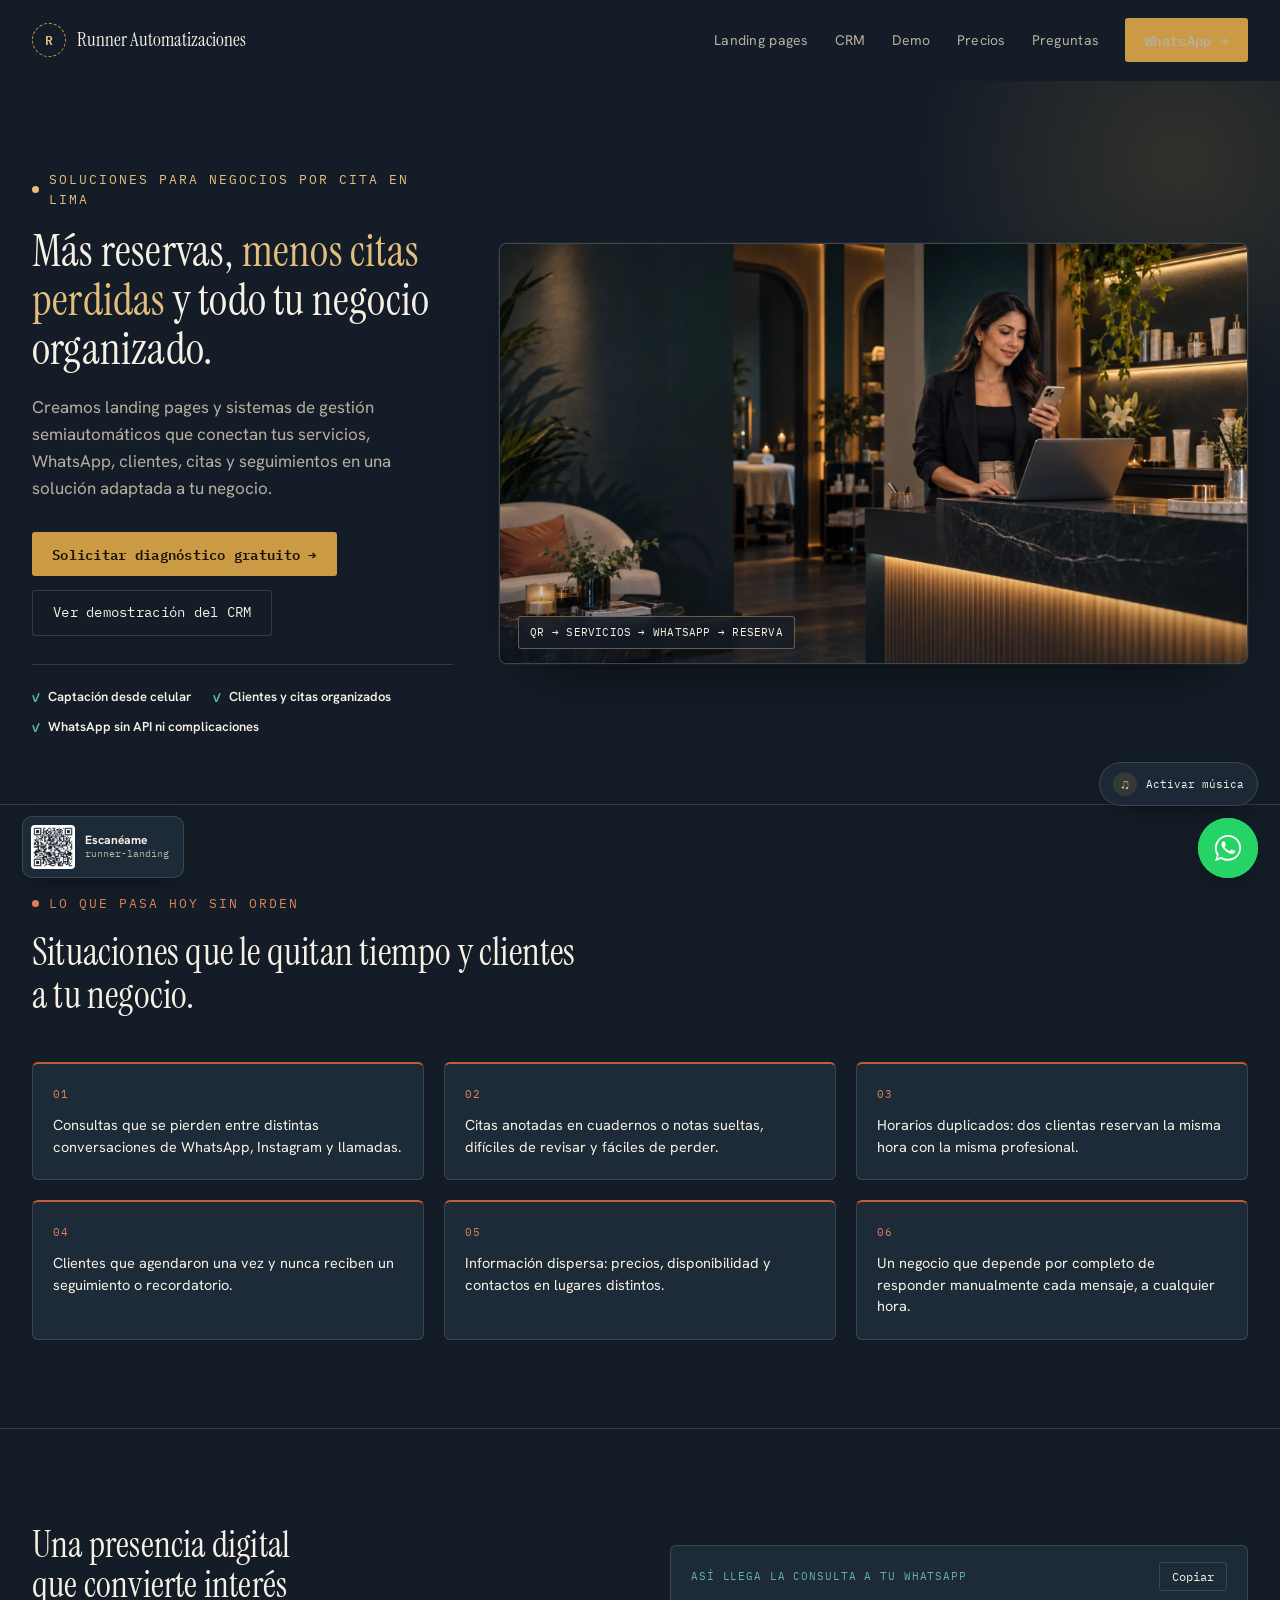
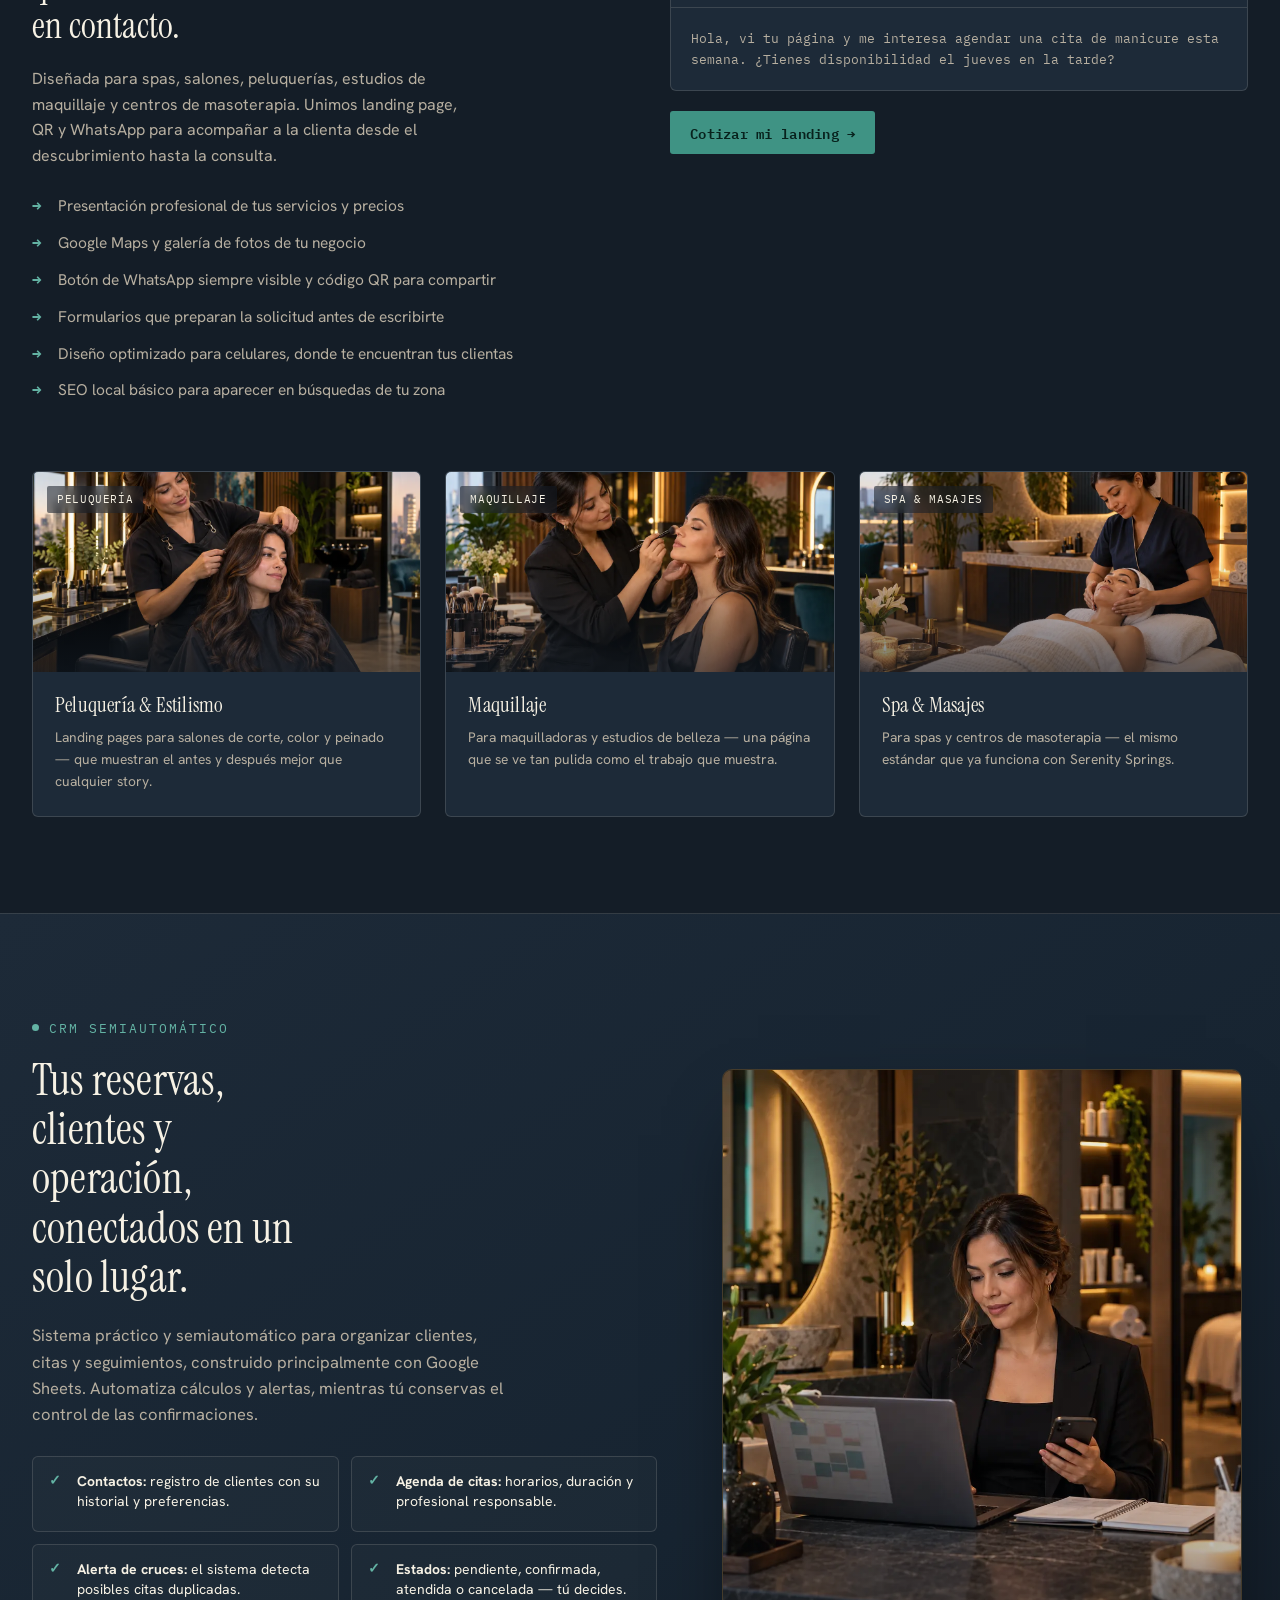
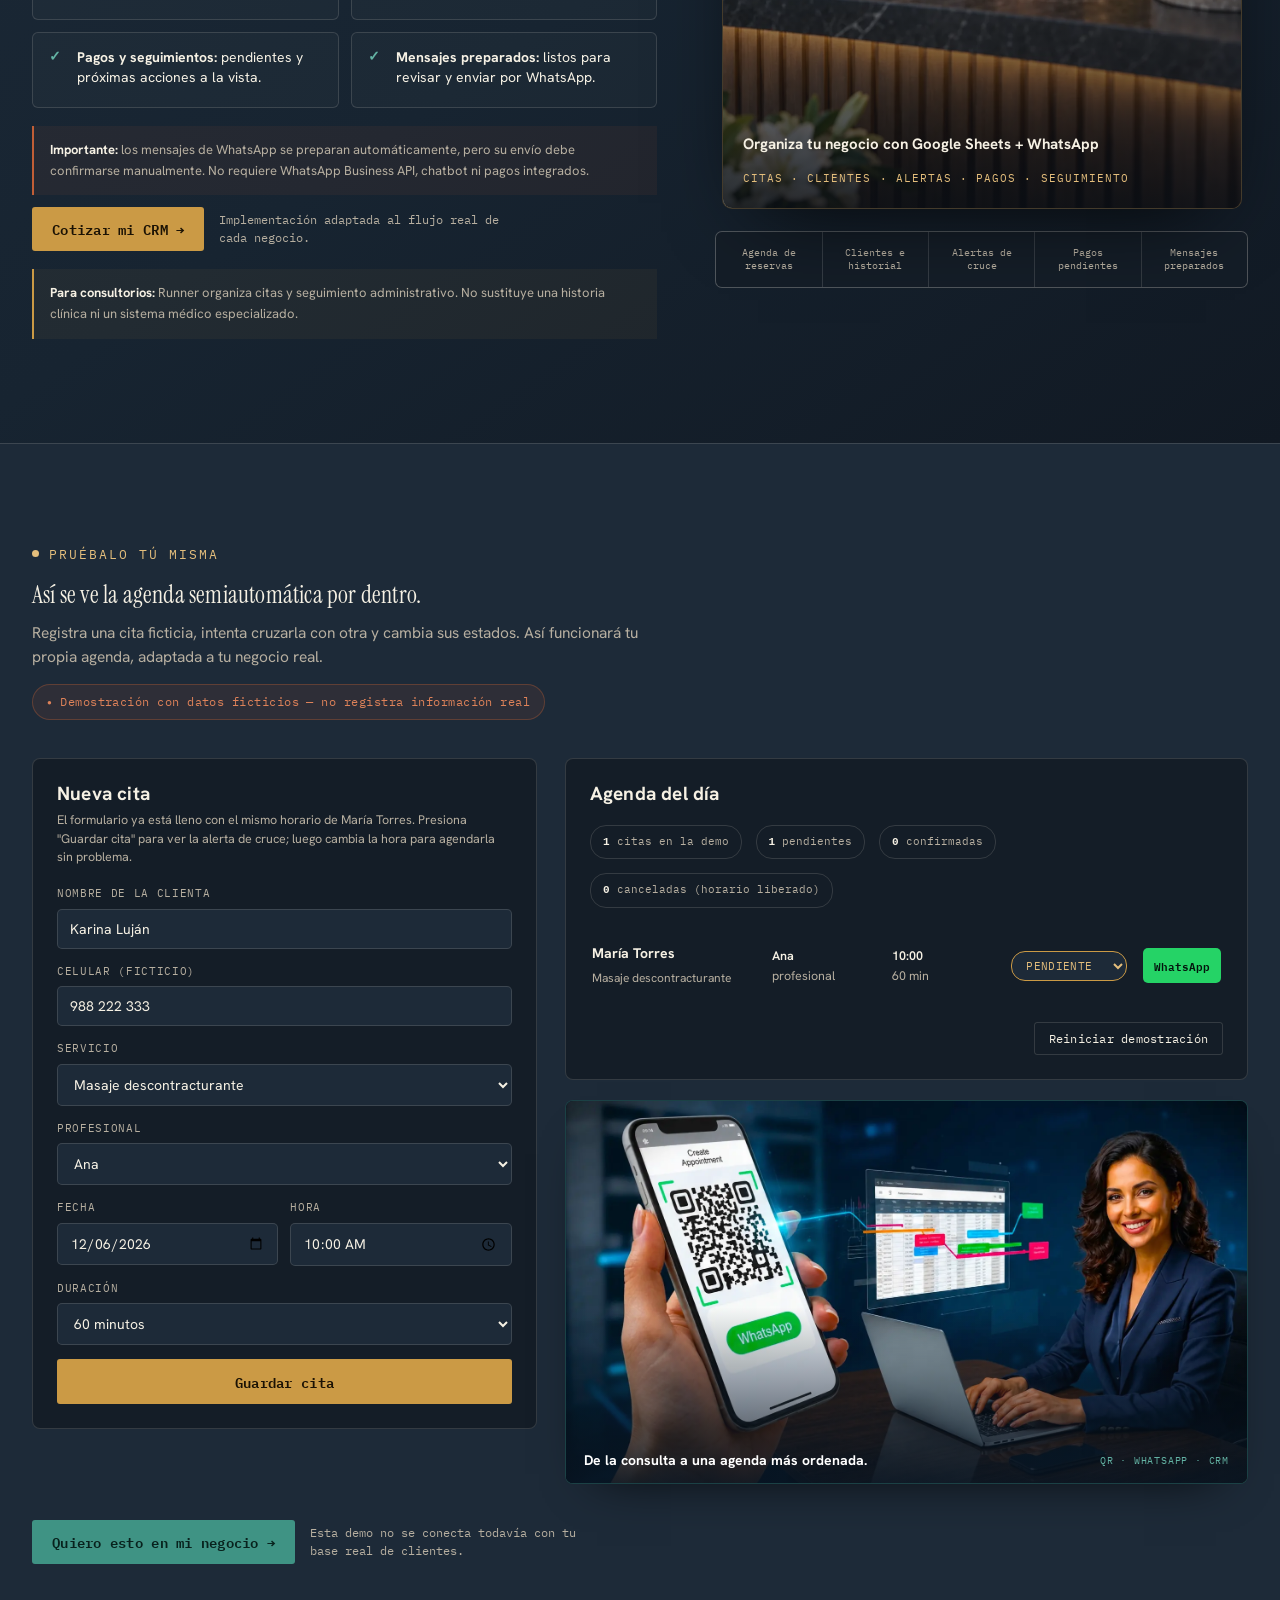
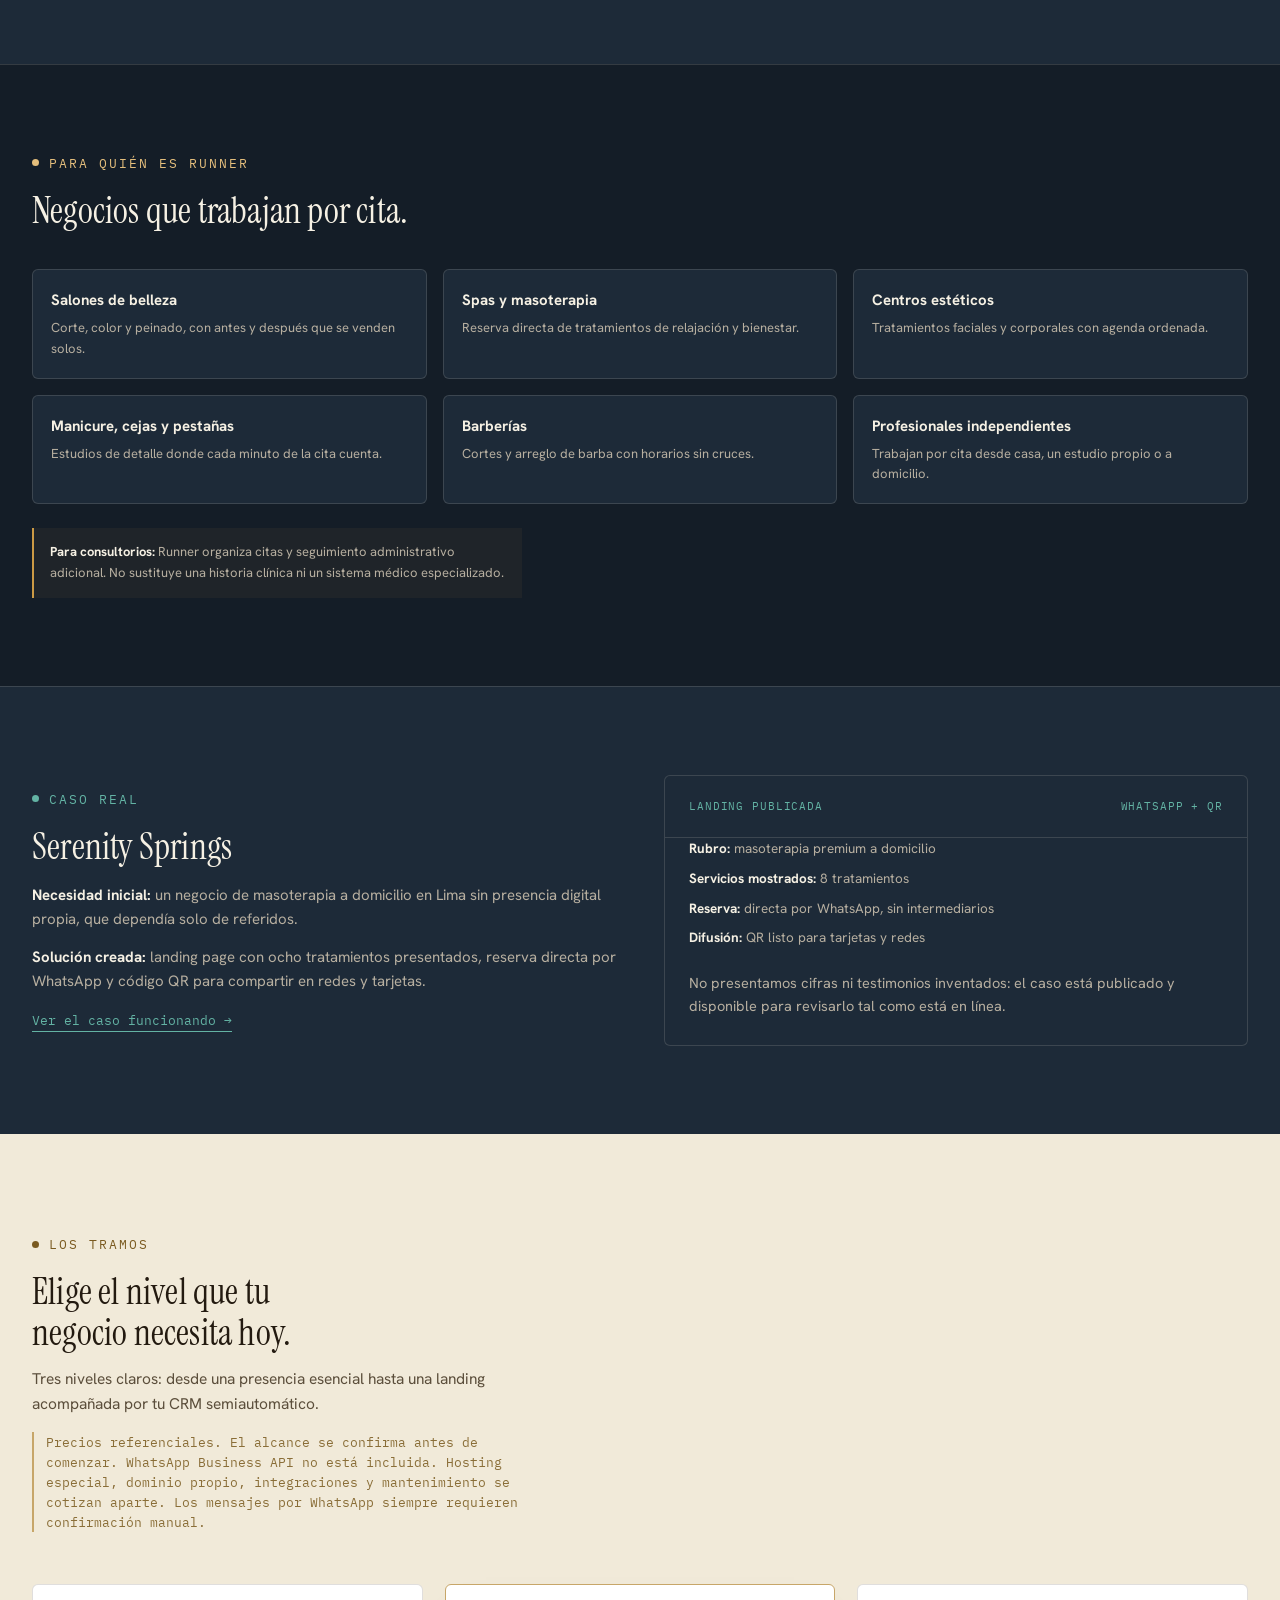
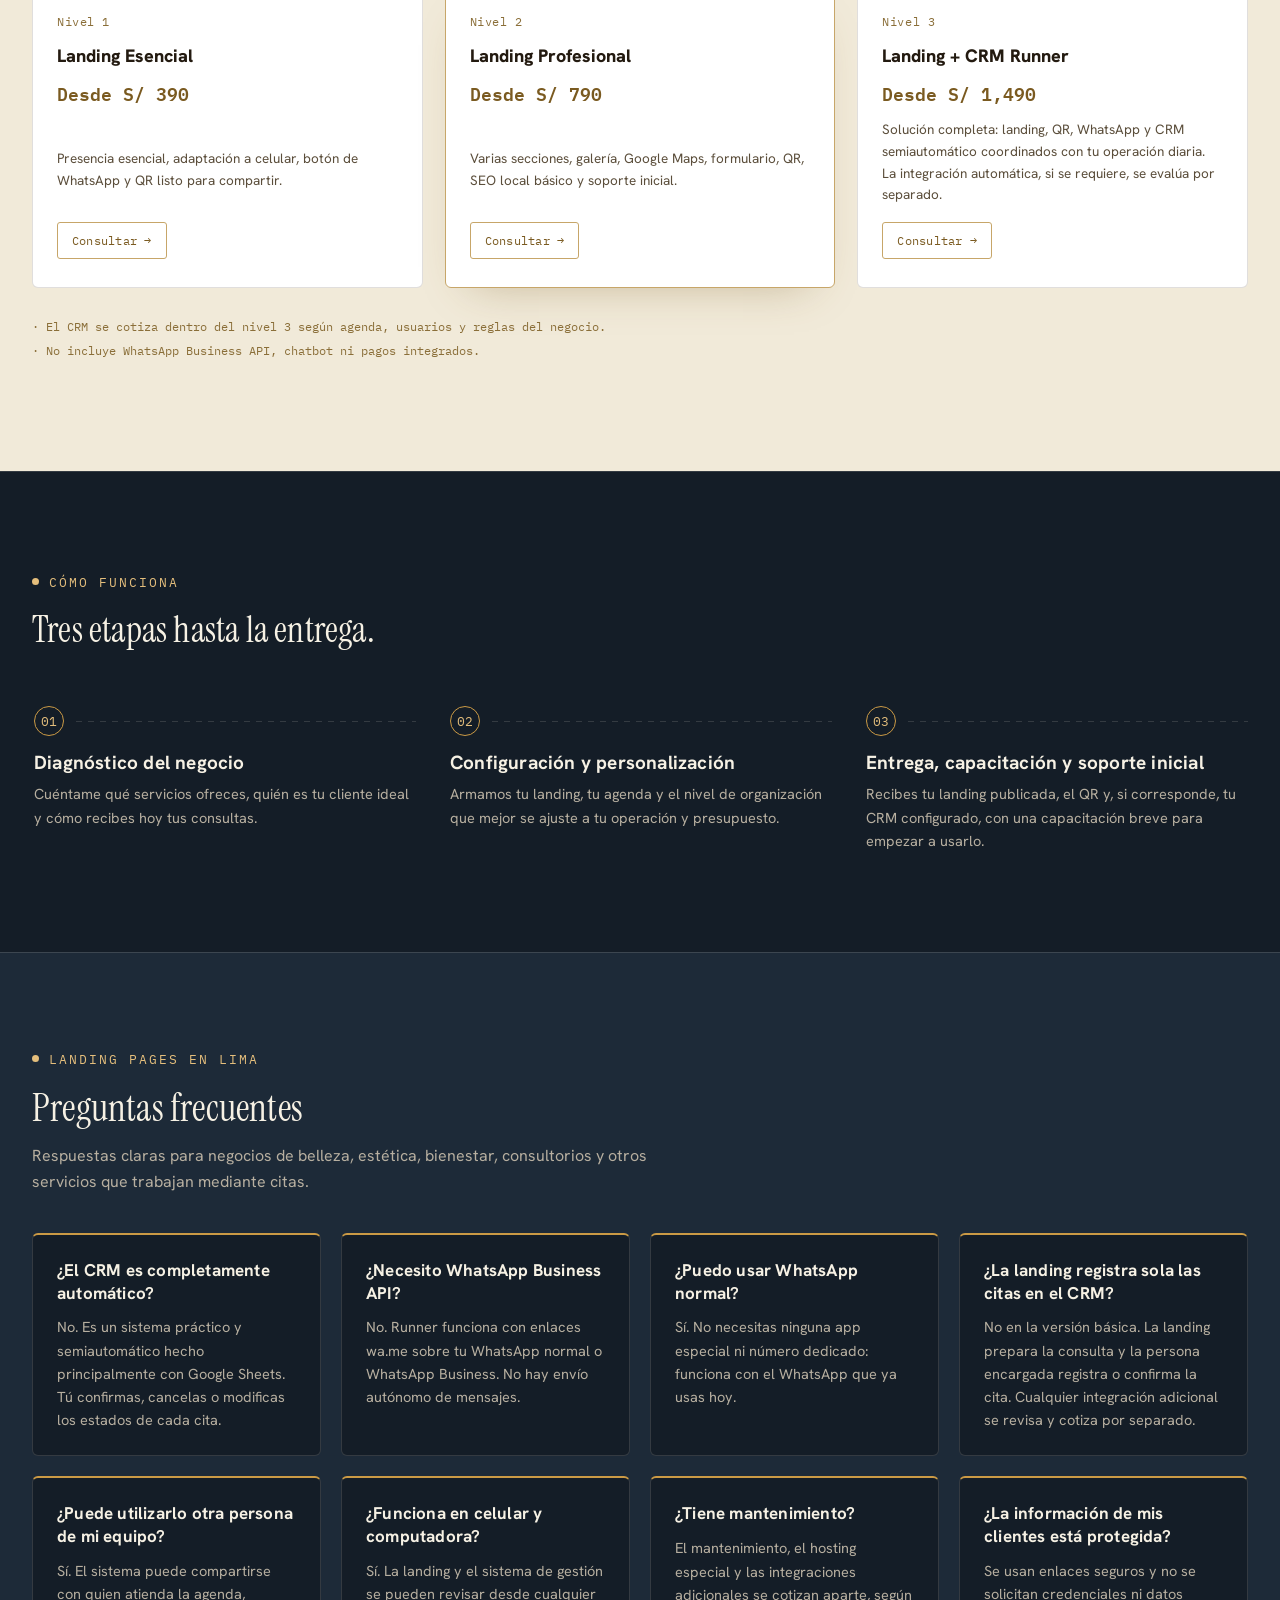
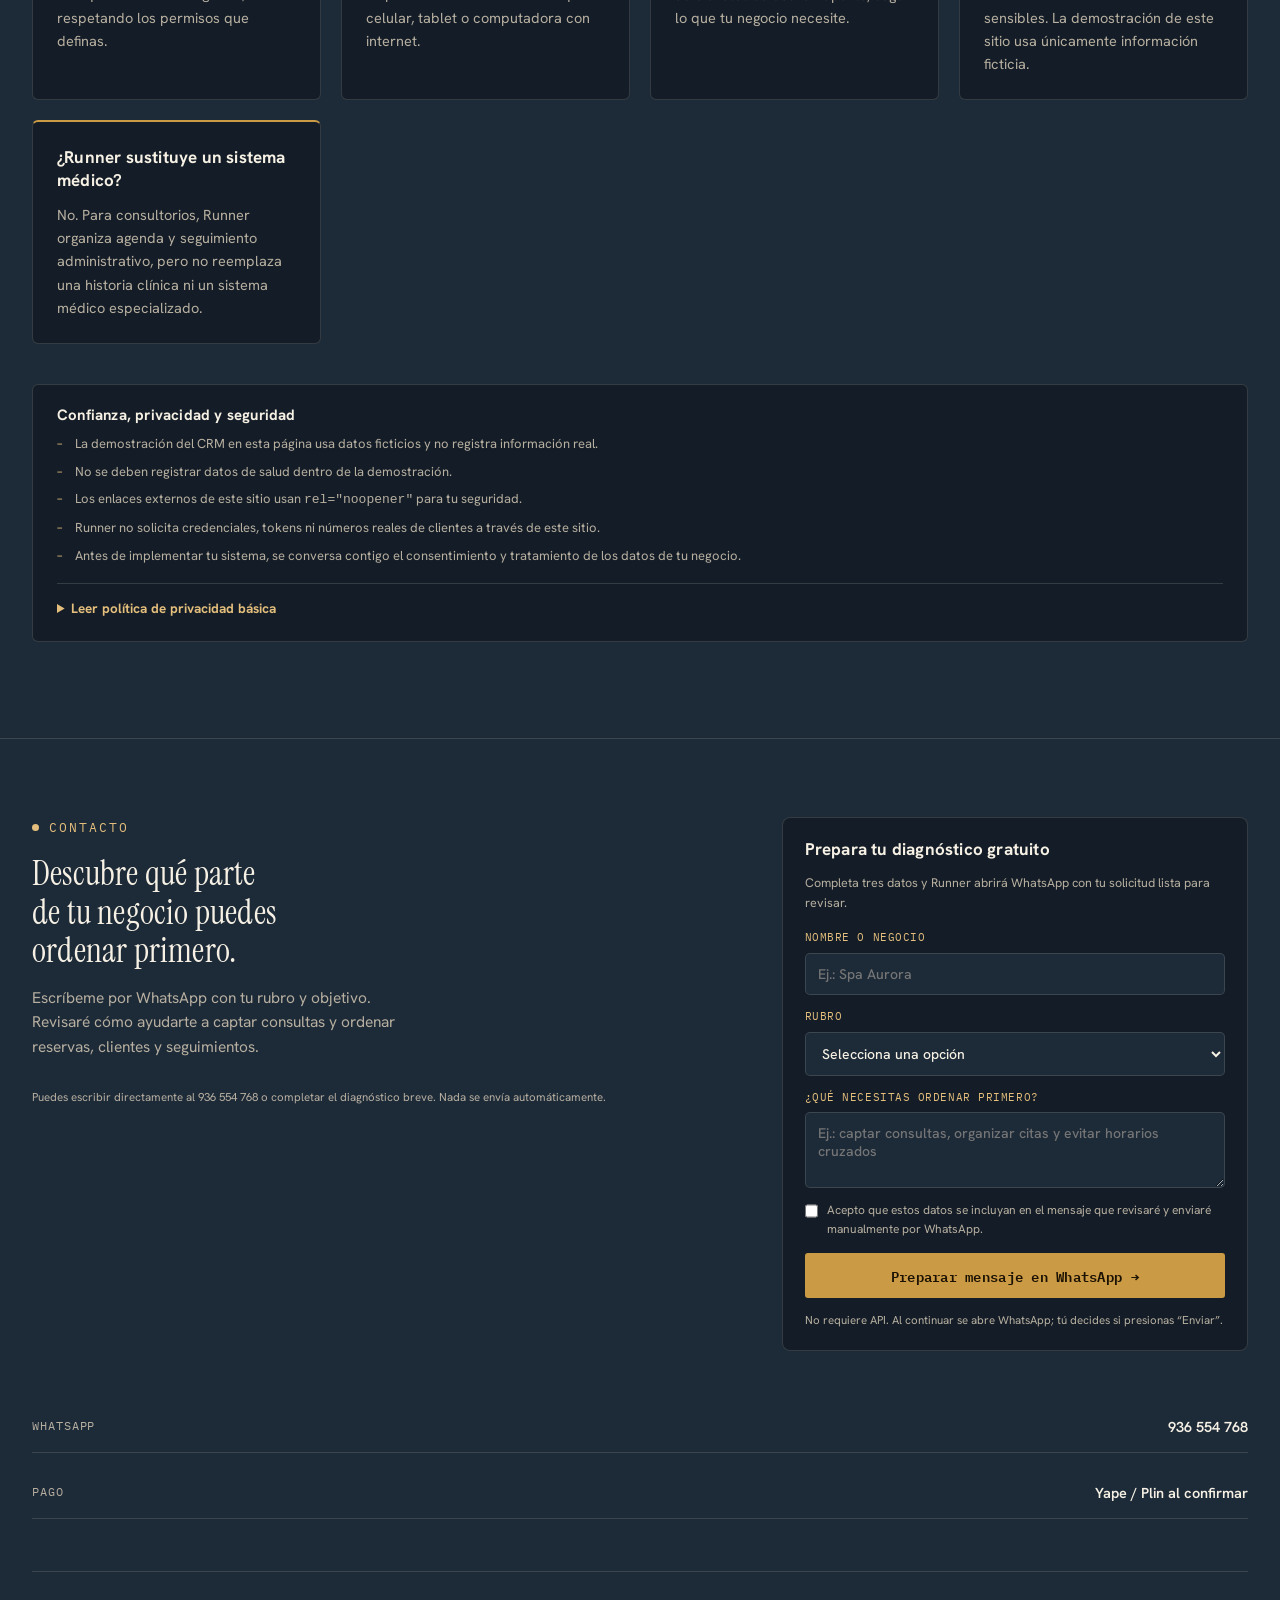
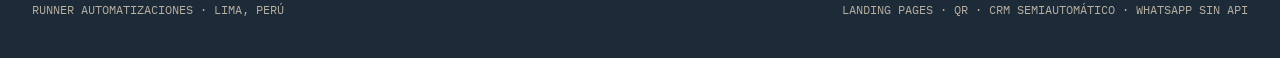
==== commit b261236b: "Add CRM workflow visual to interactive demo" ====
--- a/index.html
+++ b/index.html
@@ -272,6 +272,7 @@
   .demo-badge::before{content:"●"; font-size:8px;}
   .demo-shell{display:grid; grid-template-columns:0.85fr 1.15fr; gap:28px; align-items:start; margin-top:12px;}
   @media (max-width:960px){.demo-shell{grid-template-columns:1fr;}}
+  .demo-right-column{display:grid; gap:20px; min-width:0;}
   .demo-panel{background:var(--ink); border:1px solid var(--line); border-radius:8px; padding:24px;}
   .demo-panel h3{font-size:19px; margin-bottom:6px; font-family:var(--font-body); font-weight:700; color:var(--text-strong);}
   .demo-panel .demo-help{font-size:12.5px; color:var(--text-soft); margin-bottom:18px; line-height:1.5;}
@@ -311,10 +312,19 @@
   .demo-toast{margin-top:14px; padding:10px 14px; border-radius:6px; background:rgba(63,147,132,.14); border:1px solid rgba(63,147,132,.5); color:var(--turquoise-soft); font-size:12.5px; display:none;}
   .demo-toast.show{display:block;}
   .demo-reset{margin-top:16px; display:flex; justify-content:flex-end;}
+  .demo-bridge-visual{position:relative; min-height:230px; aspect-ratio:16/9; overflow:hidden; border:1px solid rgba(63,147,132,.35); border-radius:8px; background:#081523; box-shadow:0 22px 48px -32px rgba(0,0,0,.9);}
+  .demo-bridge-visual img{width:100%; height:100%; object-fit:cover; object-position:center;}
+  .demo-bridge-visual::after{content:""; position:absolute; inset:0; background:linear-gradient(180deg,transparent 54%,rgba(8,21,35,.88) 100%); pointer-events:none;}
+  .demo-bridge-caption{position:absolute; z-index:2; left:18px; right:18px; bottom:14px; display:flex; align-items:flex-end; justify-content:space-between; gap:16px;}
+  .demo-bridge-caption strong{color:#fff; font-size:14px; line-height:1.3;}
+  .demo-bridge-caption span{font-family:var(--font-mono); color:var(--turquoise-soft); font-size:10px; letter-spacing:.08em; text-align:right;}
   @media (max-width:760px){
     .demo-row2{grid-template-columns:1fr;}
     .demo-appt{grid-template-columns:1fr; gap:8px; padding:16px 4px;}
     .demo-appt .actions{display:flex; gap:10px; align-items:center; flex-wrap:wrap;}
+    .demo-bridge-visual{min-height:0;}
+    .demo-bridge-caption{left:14px; right:14px; bottom:12px;}
+    .demo-bridge-caption span{display:none;}
   }
 
   /* ---------- SECTORES ---------- */
@@ -719,16 +729,26 @@
           </form>
         </div>
 
-        <div class="demo-panel reveal">
-          <div class="demo-agenda-top">
-            <h3>Agenda del día</h3>
+        <div class="demo-right-column">
+          <div class="demo-panel reveal">
+            <div class="demo-agenda-top">
+              <h3>Agenda del día</h3>
+            </div>
+            <div class="demo-summary" id="demoSummary"></div>
+            <div class="demo-table" id="demoAgendaBody"></div>
+            <div class="demo-toast" id="demoToast" role="status" aria-live="polite"></div>
+            <div class="demo-reset">
+              <button type="button" class="btn btn-ghost btn-sm" id="demoResetBtn">Reiniciar demostración</button>
+            </div>
           </div>
-          <div class="demo-summary" id="demoSummary"></div>
-          <div class="demo-table" id="demoAgendaBody"></div>
-          <div class="demo-toast" id="demoToast" role="status" aria-live="polite"></div>
-          <div class="demo-reset">
-            <button type="button" class="btn btn-ghost btn-sm" id="demoResetBtn">Reiniciar demostración</button>
-          </div>
+
+          <figure class="demo-bridge-visual reveal">
+            <img src="assets/runner-crm-qr-whatsapp.webp" alt="Emprendedora coordinando citas mediante código QR, hoja de cálculo y WhatsApp" width="1600" height="895" loading="lazy" decoding="async">
+            <figcaption class="demo-bridge-caption">
+              <strong>De la consulta a una agenda más ordenada.</strong>
+              <span>QR · WHATSAPP · CRM</span>
+            </figcaption>
+          </figure>
         </div>
       </div>
 
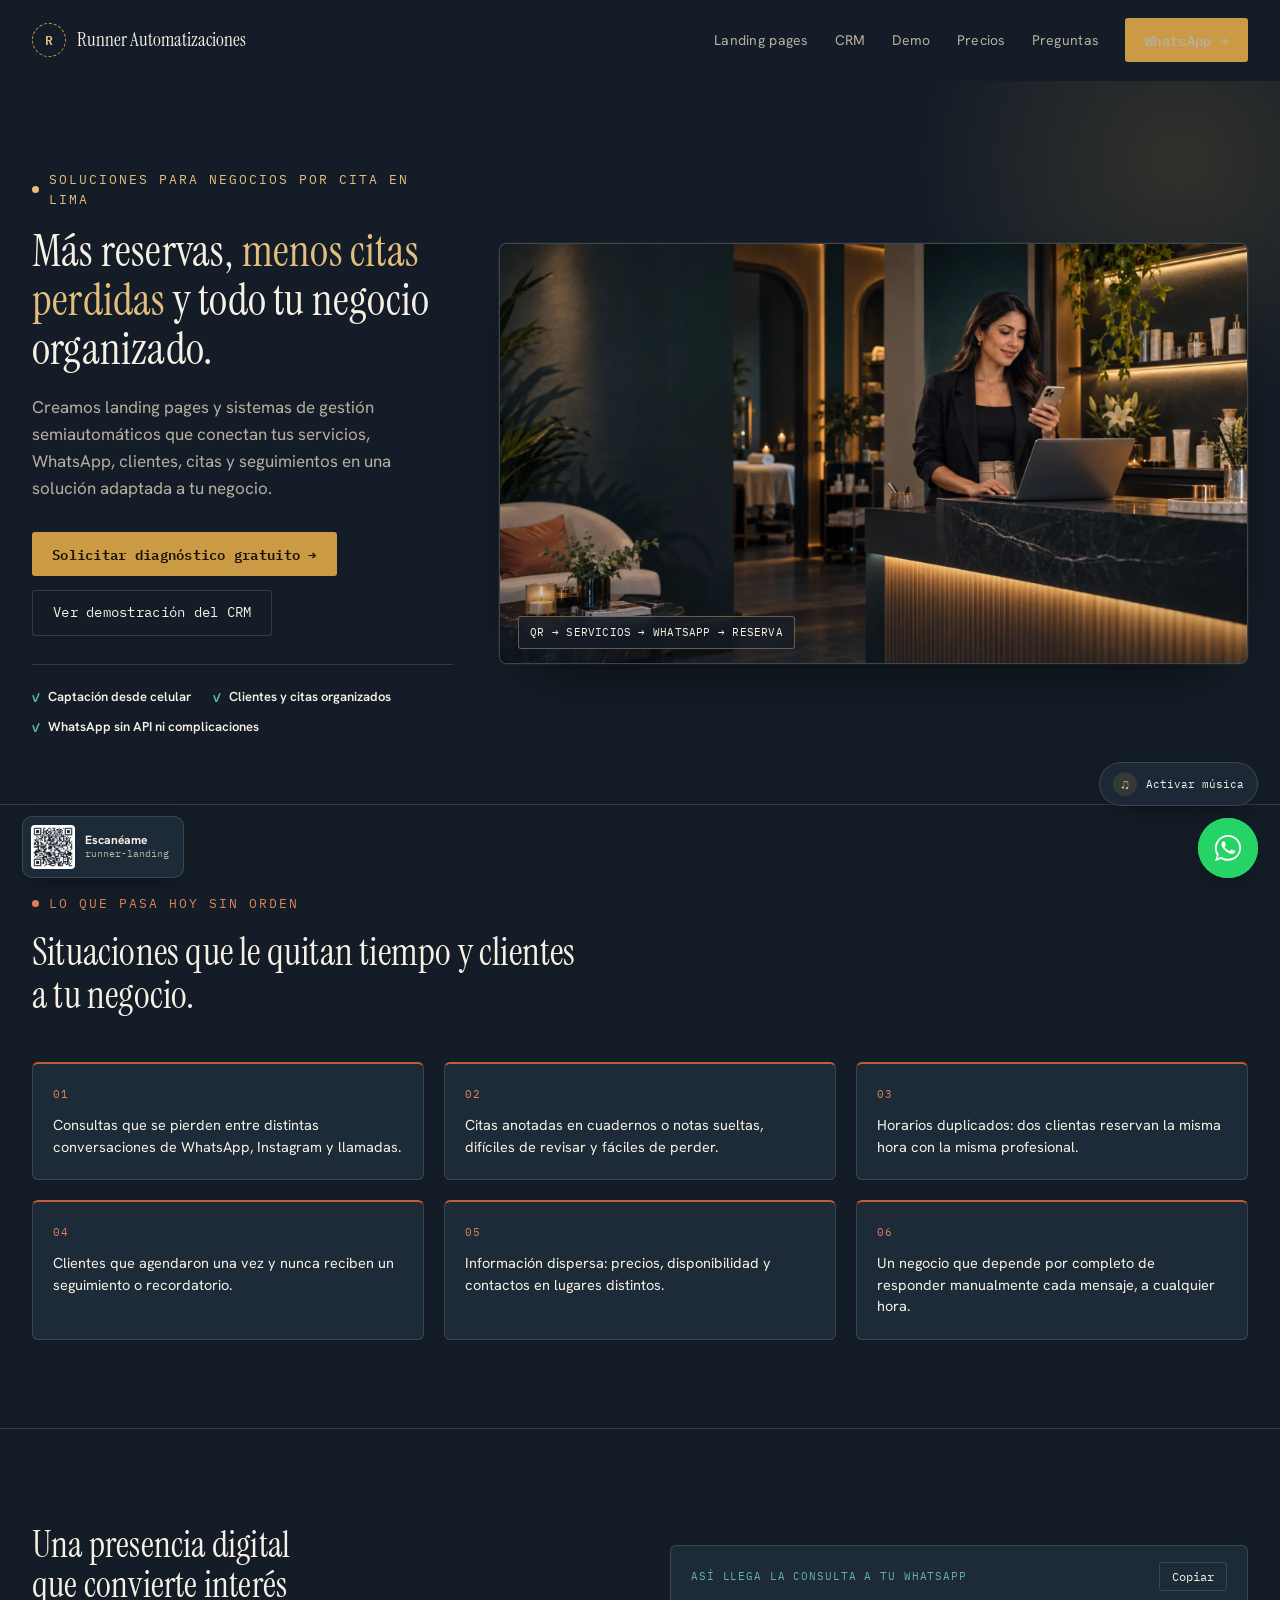
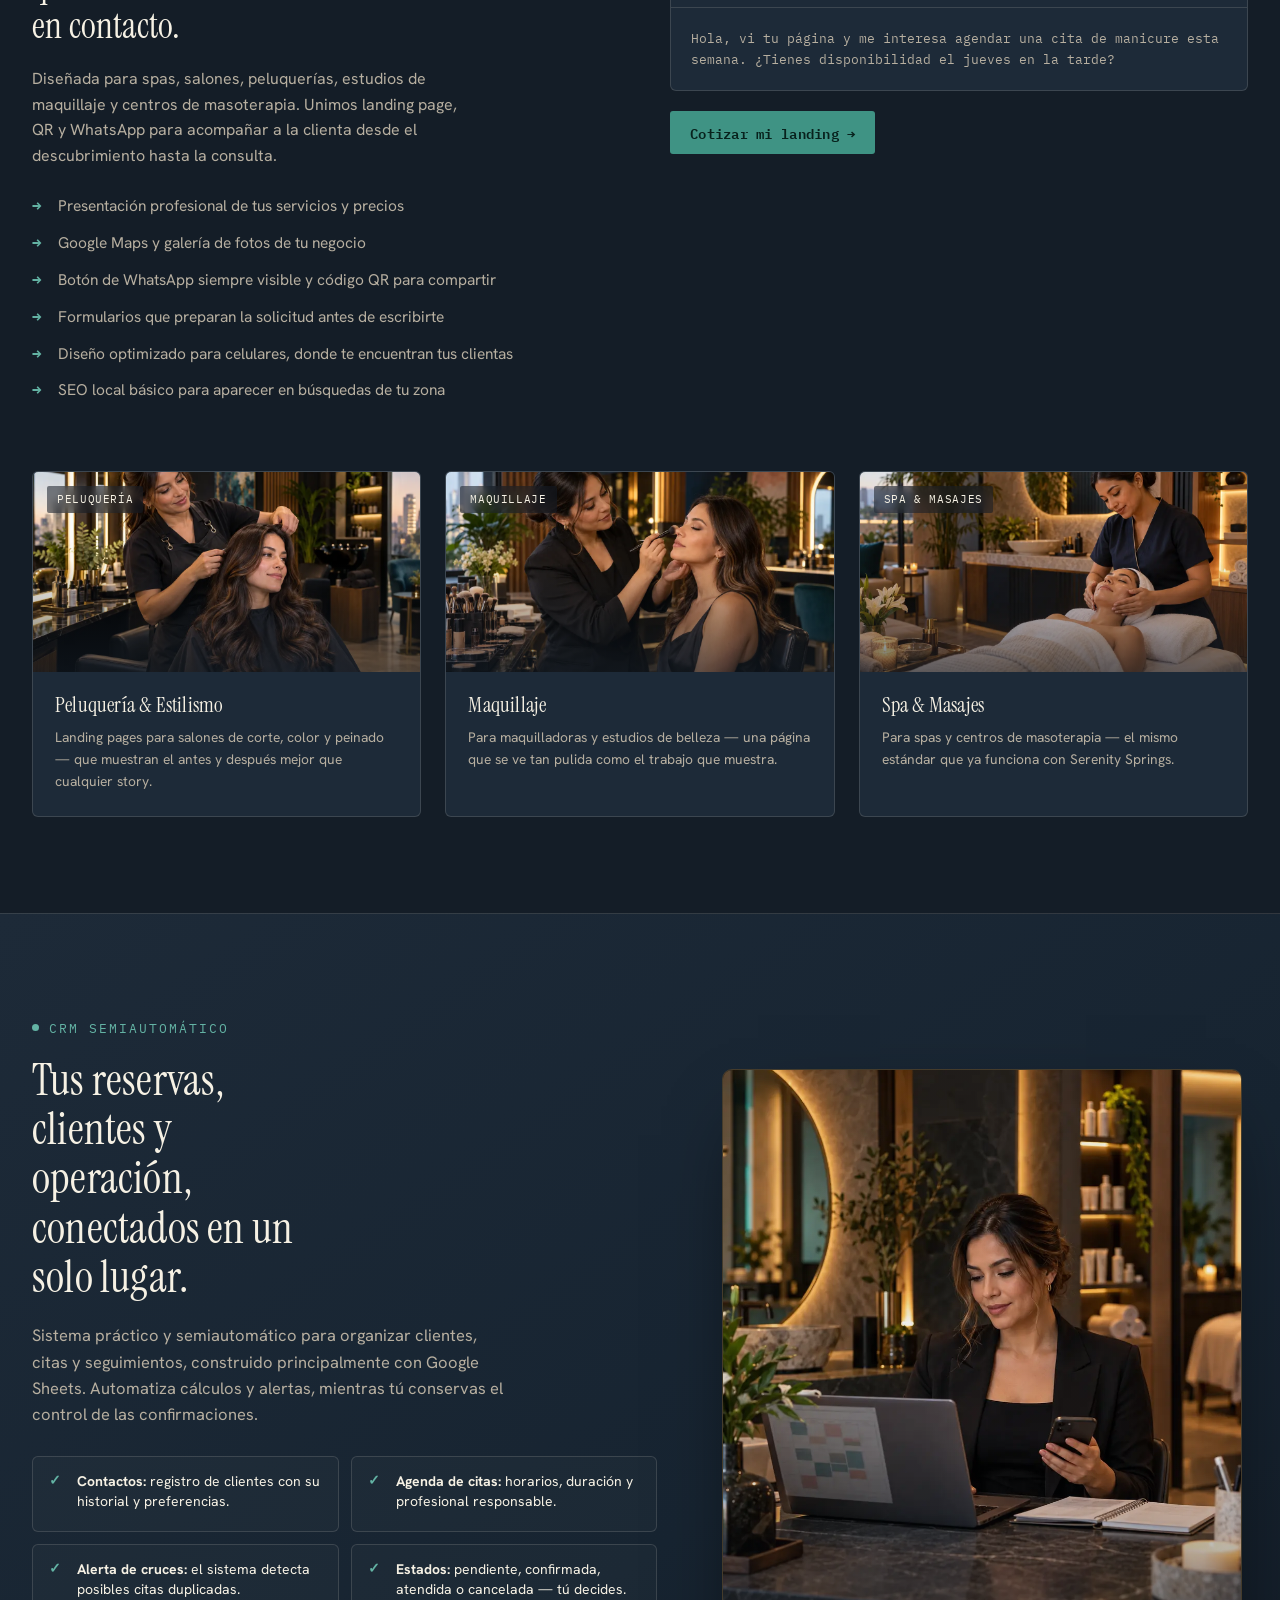
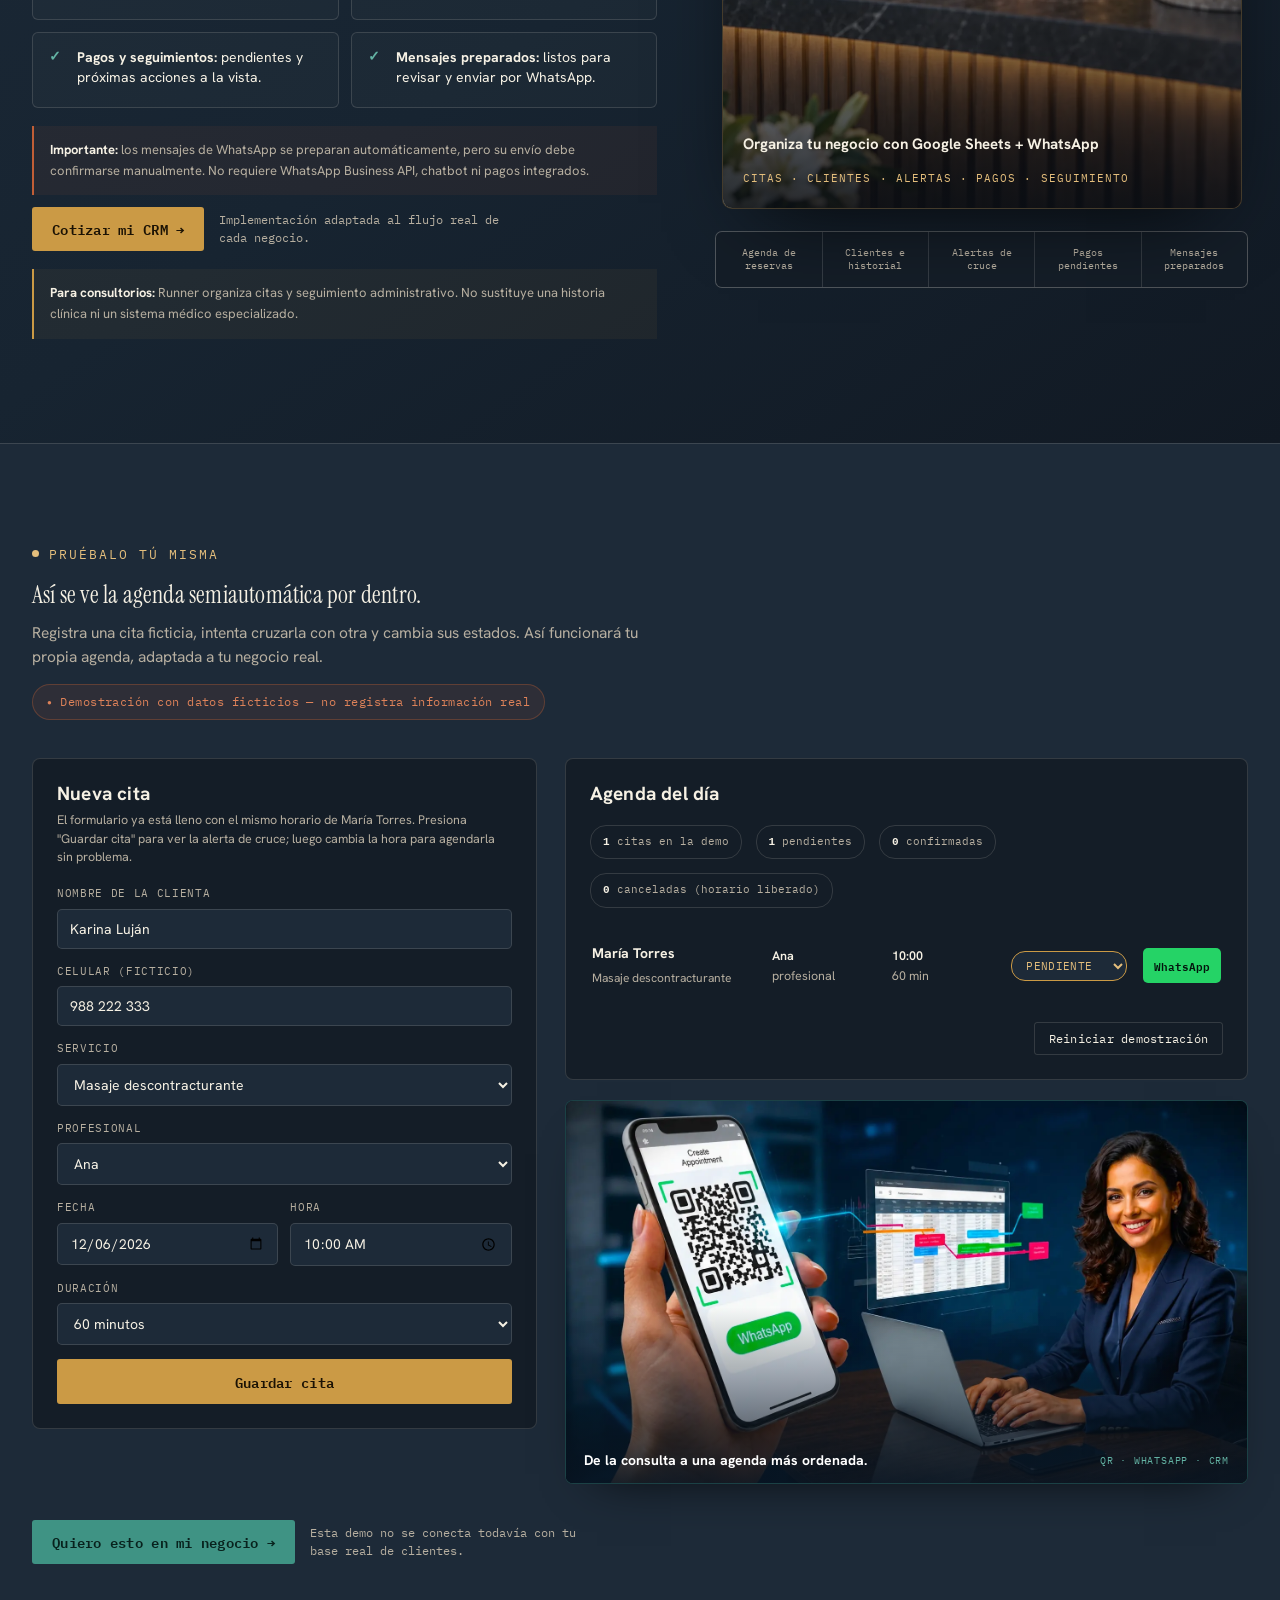
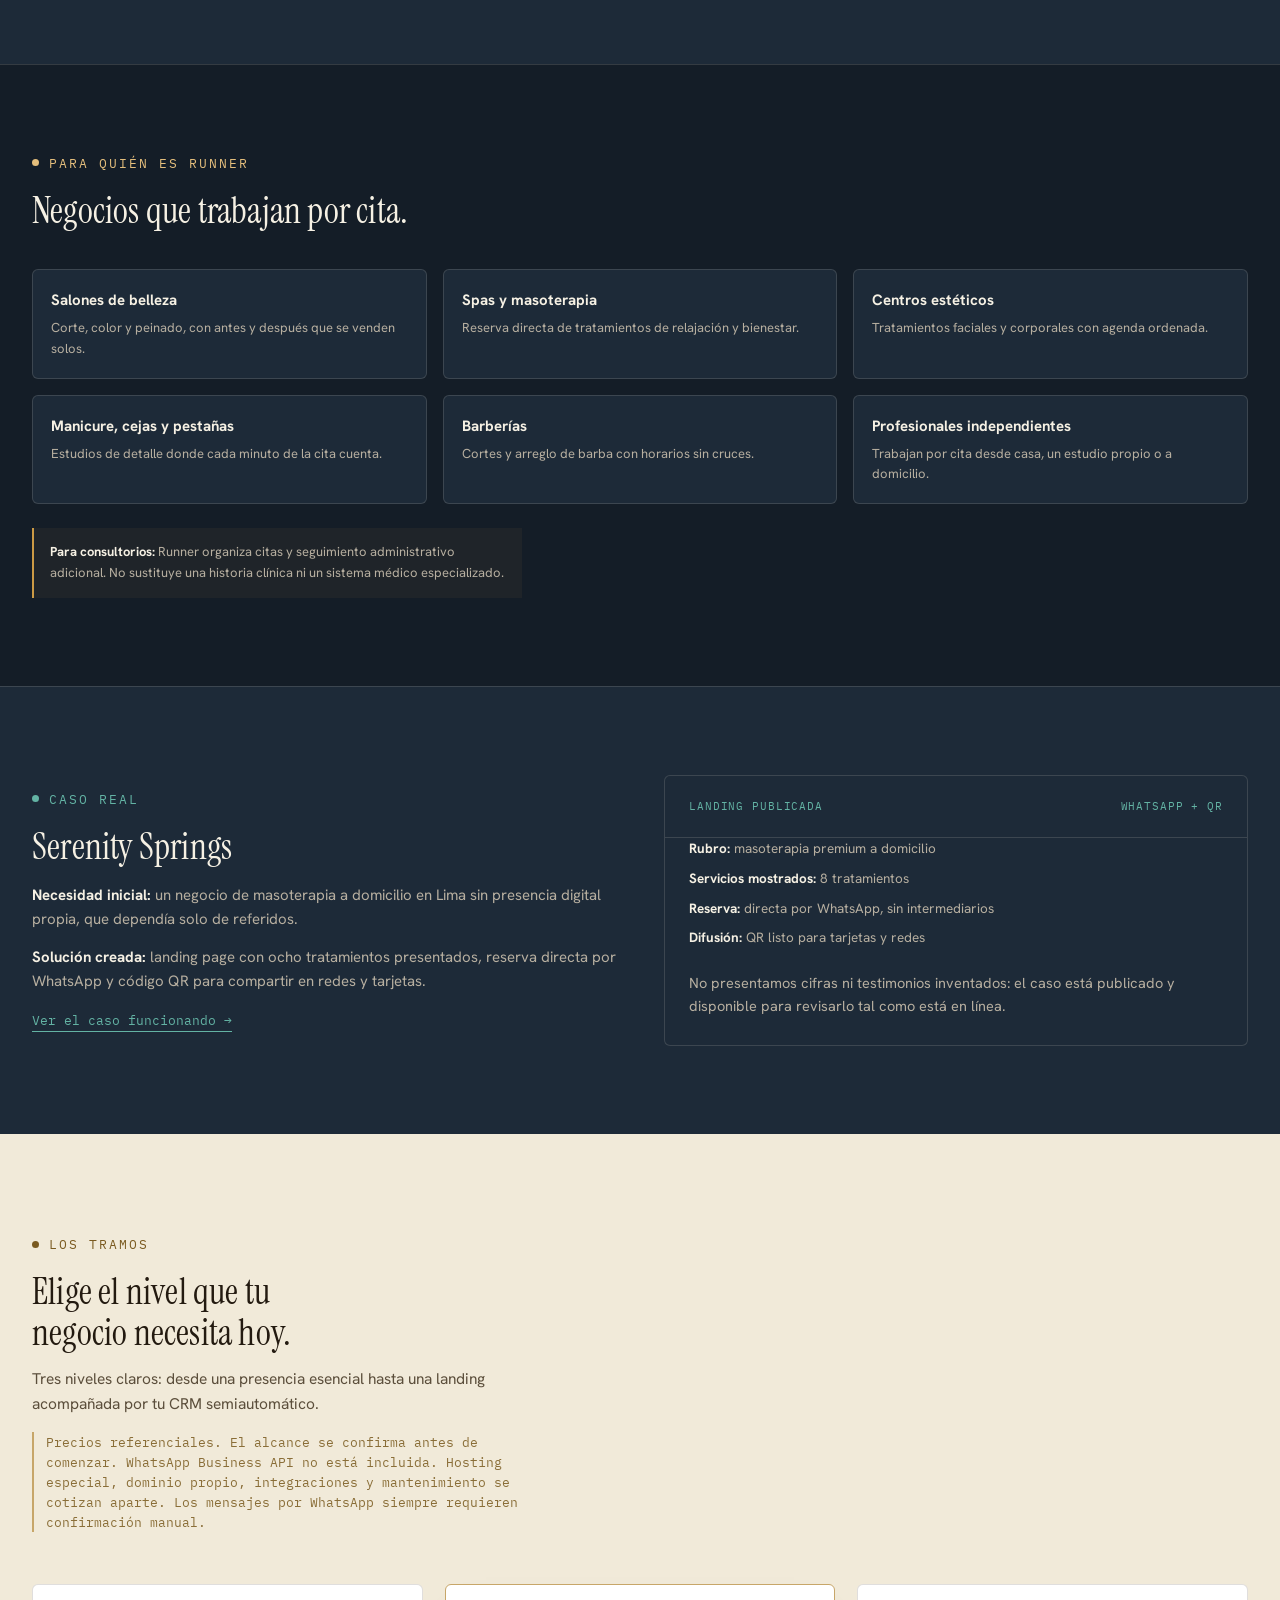
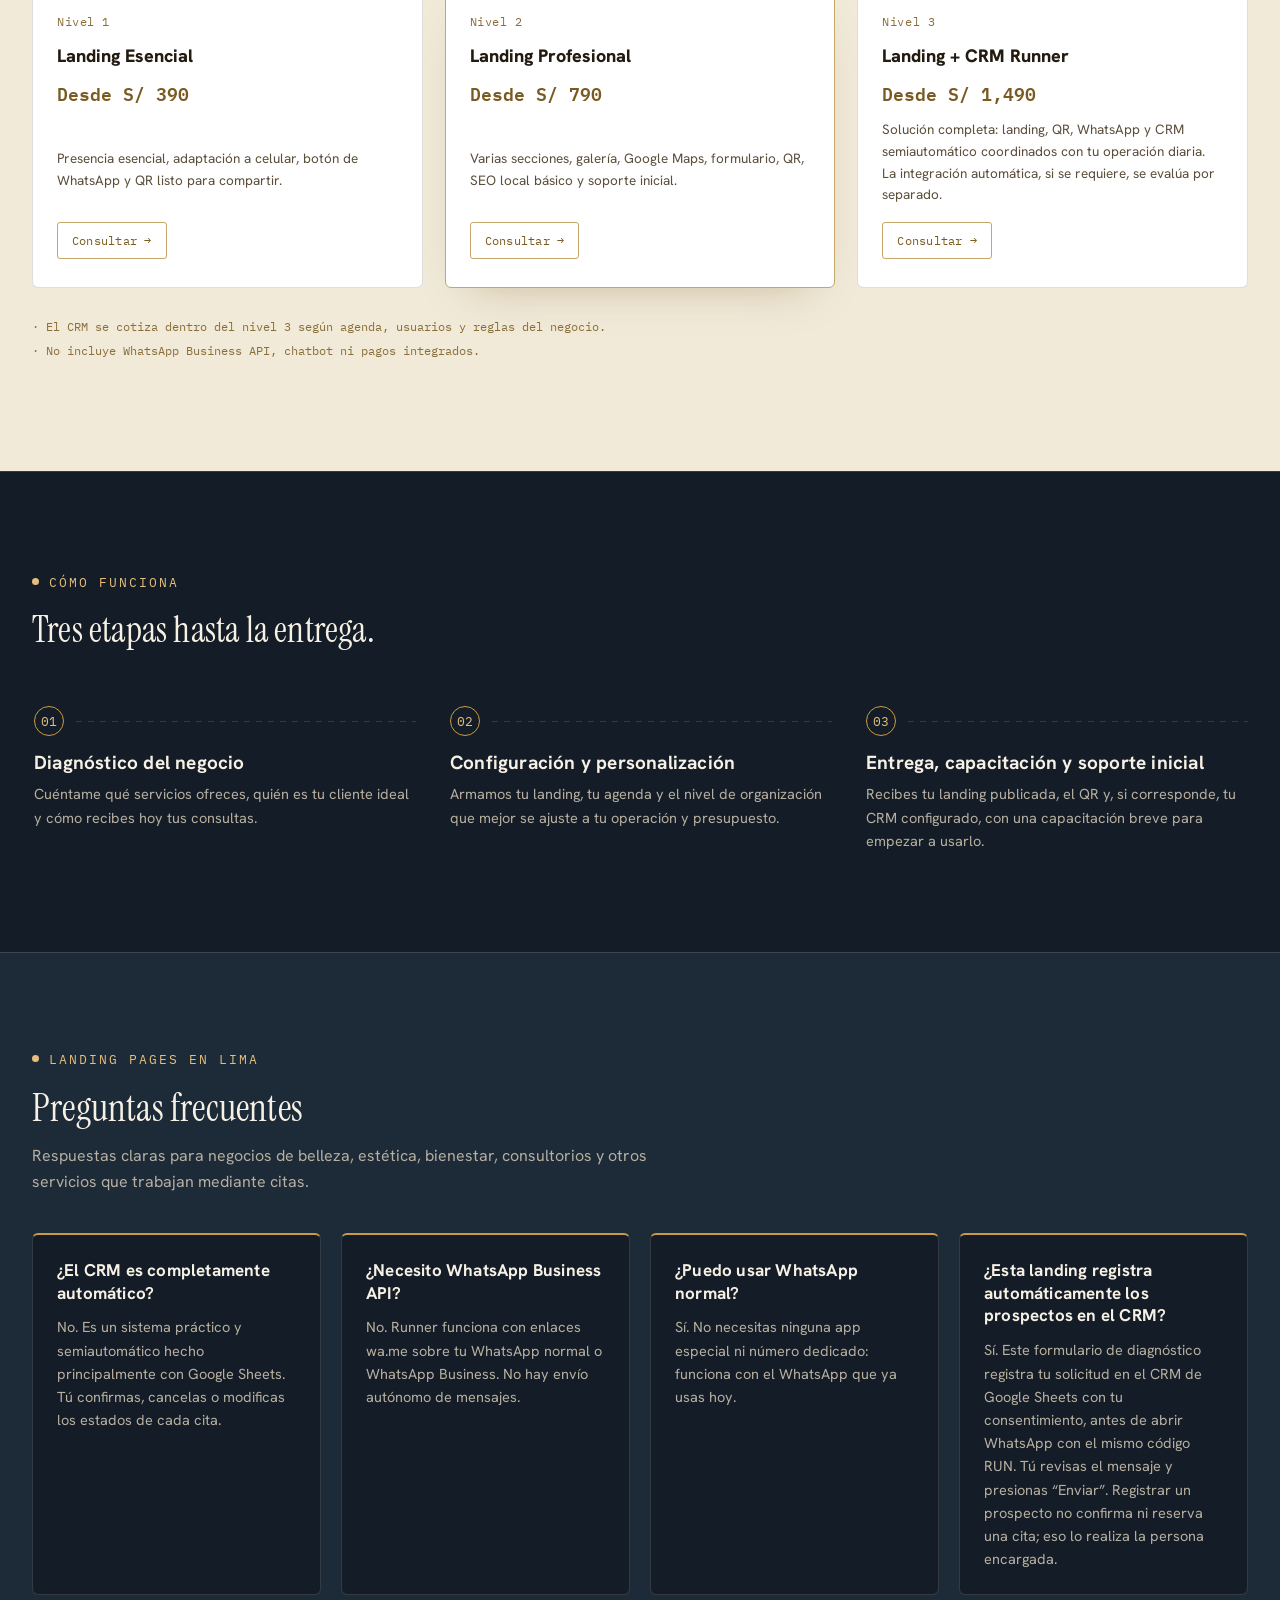
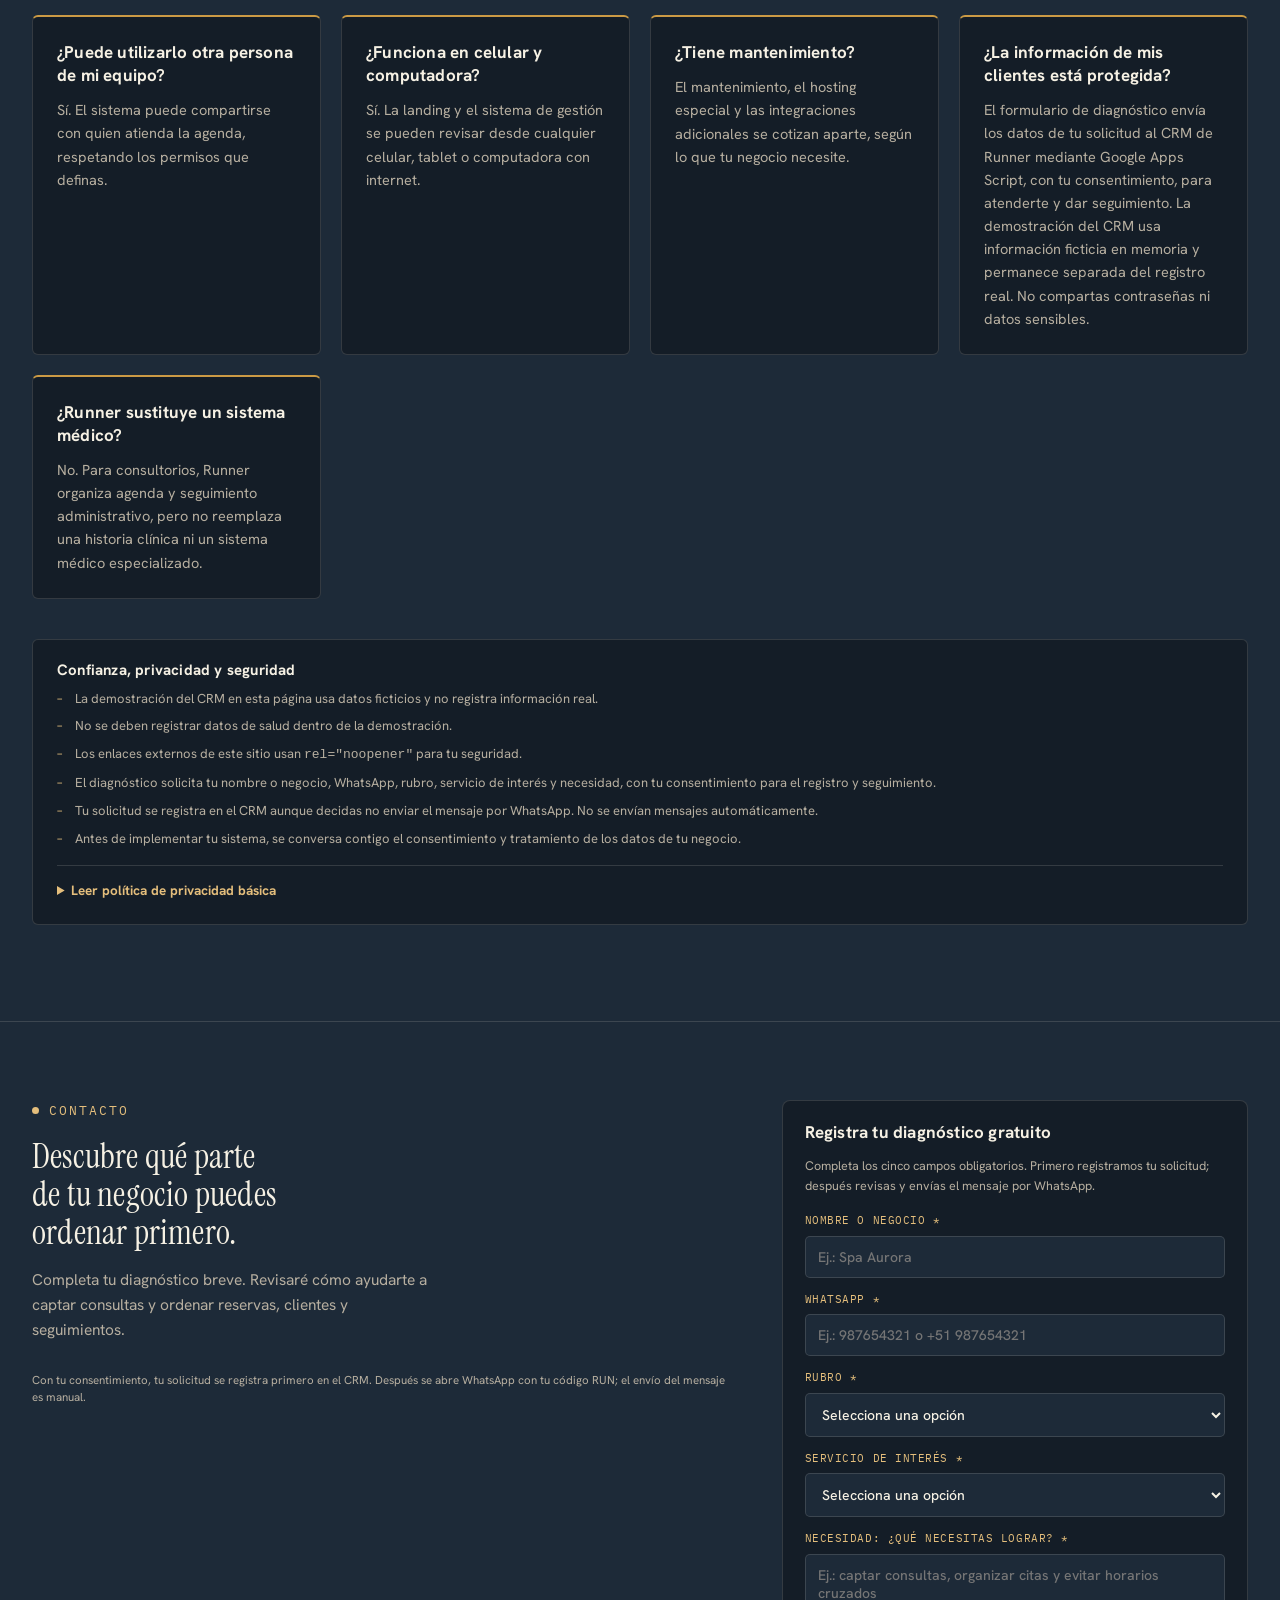
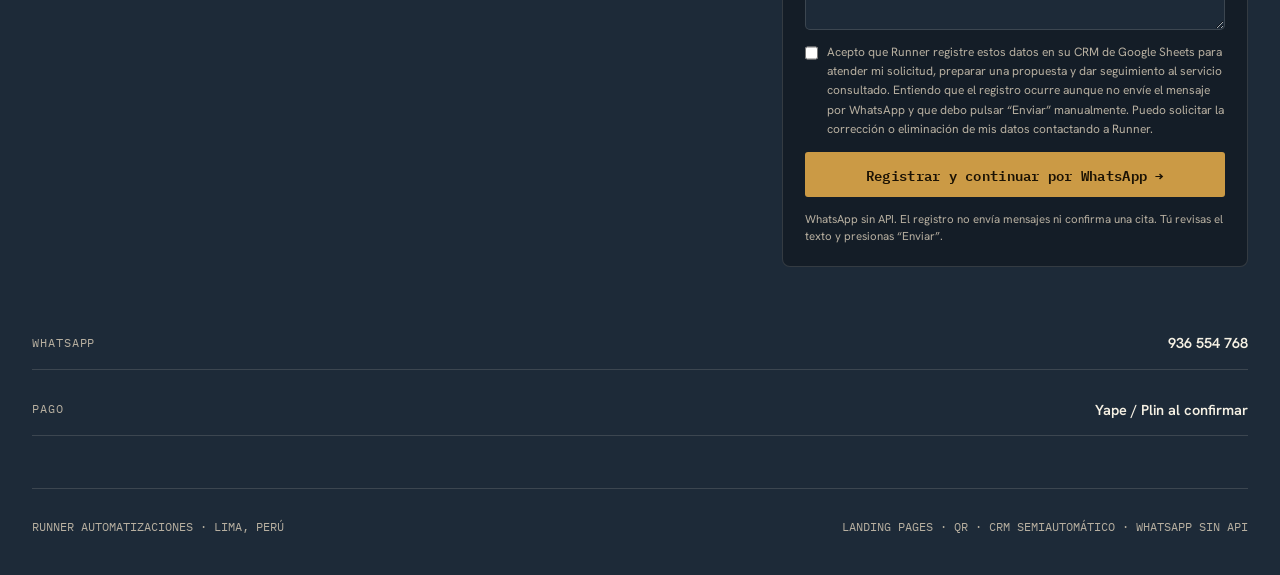
==== commit 75c76fac: "Validate authorized CRM probe and fit capture buttons on small screens" ====
--- a/index.html
+++ b/index.html
@@ -3,6 +3,7 @@
 <head>
 <meta charset="UTF-8">
 <meta name="viewport" content="width=device-width, initial-scale=1.0">
+<meta name="google-site-verification" content="_s5GZPxRnAsTz0yjgh4Mi1SHz-yWGqw6C7h3D4b6KUw">
 <title>Landing pages y CRM semiautomático para negocios por cita en Lima | Runner</title>
 <meta name="description" content="Runner crea landing pages y sistemas de gestión semiautomáticos para salones, spas y centros de estética en Lima: WhatsApp sin API, agenda con alerta de cruces y seguimiento de clientes.">
 <meta name="keywords" content="landing page Lima, CRM para salones, reservas online, gestión de clientes, WhatsApp sin API, Google Sheets, spa, estética, barbería, manicure">
@@ -49,7 +50,7 @@
     {"@type":"Question","name":"¿El CRM de Runner es completamente automático?","acceptedAnswer":{"@type":"Answer","text":"No. Es un sistema práctico y semiautomático hecho principalmente con Google Sheets. Organiza clientes, citas y alertas de cruce, pero las confirmaciones y el envío de mensajes los realiza la persona encargada del negocio."}},
     {"@type":"Question","name":"¿Necesito WhatsApp Business API?","acceptedAnswer":{"@type":"Answer","text":"No. Runner funciona con WhatsApp normal o WhatsApp Business mediante enlaces wa.me. El sistema prepara el mensaje y abre WhatsApp; la persona encargada revisa y presiona enviar."}},
     {"@type":"Question","name":"¿Puedo usar mi WhatsApp normal?","acceptedAnswer":{"@type":"Answer","text":"Sí. No se requiere ninguna aplicación especial ni número dedicado; funciona con la app de WhatsApp que ya usas."}},
-    {"@type":"Question","name":"¿La landing registra automáticamente las citas en el CRM?","acceptedAnswer":{"@type":"Answer","text":"No en la versión básica. La landing prepara la consulta y la persona encargada registra o confirma la cita. Una integración adicional solo se ofrece después de revisar el flujo y cotizarla por separado."}},
+    {"@type":"Question","name":"¿Esta landing registra automáticamente los prospectos en el CRM?","acceptedAnswer":{"@type":"Answer","text":"Sí. El formulario de diagnóstico de Runner registra tu solicitud en el CRM de Google Sheets con tu consentimiento, antes de abrir WhatsApp con el mismo código RUN. Debes revisar el mensaje y presionar Enviar manualmente. El registro de un prospecto no confirma ni reserva una cita; esas acciones las realiza la persona encargada."}},
     {"@type":"Question","name":"¿Cuánto cuesta una solución Runner?","acceptedAnswer":{"@type":"Answer","text":"Landing Esencial desde S/390, Landing Profesional desde S/790 y Landing + CRM Runner desde S/1,490. Los precios son referenciales y el alcance se confirma antes de comenzar."}},
     {"@type":"Question","name":"¿Runner sustituye una historia clínica o un sistema médico?","acceptedAnswer":{"@type":"Answer","text":"No. Para consultorios, Runner organiza la agenda y el seguimiento administrativo, pero no reemplaza una historia clínica ni un sistema médico especializado."}}
   ]
@@ -418,6 +419,13 @@
   .diagnostic-consent{display:flex !important; grid-template-columns:auto 1fr; align-items:flex-start; gap:9px !important; text-transform:none !important; letter-spacing:0 !important; color:var(--text-soft) !important; font-family:var(--font-body) !important; font-size:12px !important;}
   .diagnostic-consent input{width:16px; height:16px; padding:0; margin-top:2px; accent-color:var(--gold);}
   .diagnostic-form .btn{width:100%; justify-content:center; border:none;}
+  .diagnostic-status{display:none; padding:10px 12px; border:1px solid var(--line); border-radius:5px; font-size:12.5px; line-height:1.45;}
+  .diagnostic-status.show{display:block;}
+  .diagnostic-status.ok{color:var(--turquoise-soft); border-color:var(--turquoise);}
+  .diagnostic-status.error{color:var(--terracotta-soft); border-color:var(--terracotta);}
+  .diagnostic-form .btn:disabled{opacity:.65; cursor:default; transform:none; box-shadow:none;}
+  #diagnosticWhatsApp[hidden]{display:none;}
+  .diagnostic-form #diagnosticSubmit,.diagnostic-form #diagnosticWhatsApp{white-space:normal; text-align:center;}
   .diagnostic-note{font-size:11.5px; color:var(--text-soft); line-height:1.5;}
   .foot-bottom{display:flex; justify-content:space-between; align-items:center; padding-top:28px; flex-wrap:wrap; gap:14px;}
   .foot-bottom p{font-family:var(--font-mono); font-size:12px; color:var(--text-soft);}
@@ -477,7 +485,7 @@
       <a href="#demo-crm">Demo</a>
       <a href="#tramos">Precios</a>
       <a href="#preguntas">Preguntas</a>
-      <a href="https://wa.me/51936554768?text=Hola%20Runner%2C%20quiero%20m%C3%A1s%20informaci%C3%B3n%20sobre%20sus%20soluciones%20para%20mi%20negocio." class="btn btn-primary header-cta">WhatsApp →</a>
+      <a href="#diagnosticForm" class="btn btn-primary header-cta" data-capture-cta="Menú: WhatsApp">WhatsApp →</a>
     </nav>
   </div>
 </header>
@@ -492,7 +500,7 @@
         <h1>Más reservas, <em>menos citas perdidas</em> y todo tu negocio organizado.</h1>
         <p class="lede">Creamos landing pages y sistemas de gestión semiautomáticos que conectan tus servicios, WhatsApp, clientes, citas y seguimientos en una solución adaptada a tu negocio.</p>
         <div class="hero-ctas">
-          <a href="https://wa.me/51936554768?text=Hola%20Runner%2C%20quiero%20un%20diagn%C3%B3stico%20gratuito%20para%20mi%20negocio." class="btn btn-primary">Solicitar diagnóstico gratuito →</a>
+          <a href="#diagnosticForm" class="btn btn-primary" data-capture-cta="Portada: diagnóstico gratuito">Solicitar diagnóstico gratuito →</a>
           <a href="#demo-crm" class="btn btn-ghost">Ver demostración del CRM</a>
         </div>
         <div class="hero-benefits">
@@ -572,7 +580,7 @@
           <pre>Hola, vi tu página y me interesa agendar una cita de manicure esta semana. ¿Tienes disponibilidad el jueves en la tarde?</pre>
         </div>
         <div class="operations-actions" style="margin-top:20px;">
-          <a href="https://wa.me/51936554768?text=Hola%20Runner%2C%20quiero%20cotizar%20una%20landing%20page%20para%20mi%20negocio." class="btn btn-turq">Cotizar mi landing →</a>
+          <a href="#diagnosticForm" class="btn btn-turq" data-capture-cta="Cotizar mi landing" data-capture-service="Landing page">Cotizar mi landing →</a>
         </div>
       </div>
     </div>
@@ -639,7 +647,7 @@
           <strong>Importante:</strong> los mensajes de WhatsApp se preparan automáticamente, pero su envío debe confirmarse manualmente. No requiere WhatsApp Business API, chatbot ni pagos integrados.
         </div>
         <div class="operations-actions">
-          <a href="https://wa.me/51936554768?text=Hola%20Runner%2C%20quiero%20cotizar%20el%20sistema%20de%20gesti%C3%B3n%20(CRM)%20para%20mi%20negocio." class="btn btn-primary">Cotizar mi CRM →</a>
+          <a href="#diagnosticForm" class="btn btn-primary" data-capture-cta="Cotizar mi CRM" data-capture-service="CRM Google Sheets">Cotizar mi CRM →</a>
           <span class="operations-note">Implementación adaptada al flujo real de cada negocio.</span>
         </div>
         <p class="note-box"><strong>Para consultorios:</strong> Runner organiza citas y seguimiento administrativo. No sustituye una historia clínica ni un sistema médico especializado.</p>
@@ -753,7 +761,7 @@
       </div>
 
       <div class="operations-actions" style="margin-top:36px;">
-        <a href="https://wa.me/51936554768?text=Hola%20Runner%2C%20vi%20la%20demostraci%C3%B3n%20del%20CRM%20y%20quiero%20probarlo%20en%20mi%20negocio." class="btn btn-turq">Quiero esto en mi negocio →</a>
+        <a href="#diagnosticForm" class="btn btn-turq" data-capture-cta="Demo: quiero esto en mi negocio" data-capture-service="CRM Google Sheets">Quiero esto en mi negocio →</a>
         <span class="operations-note">Esta demo no se conecta todavía con tu base real de clientes.</span>
       </div>
     </div>
@@ -838,21 +846,21 @@
           <h4>Landing Esencial</h4>
           <p class="price">Desde S/ 390</p>
           <p>Presencia esencial, adaptación a celular, botón de WhatsApp y QR listo para compartir.</p>
-          <a href="https://wa.me/51936554768?text=Hola%20Runner%2C%20quiero%20cotizar%20la%20Landing%20Esencial%20para%20mi%20negocio." class="btn btn-ghost btn-sm" style="border-color:#C7A669; color:#7A5A20;">Consultar →</a>
+          <a href="#diagnosticForm" class="btn btn-ghost btn-sm" style="border-color:#C7A669; color:#7A5A20;" data-capture-cta="Precio: Landing Esencial" data-capture-service="Landing page">Consultar →</a>
         </div>
         <div class="price-card featured">
           <span class="km">Nivel 2</span>
           <h4>Landing Profesional</h4>
           <p class="price">Desde S/ 790</p>
           <p>Varias secciones, galería, Google Maps, formulario, QR, SEO local básico y soporte inicial.</p>
-          <a href="https://wa.me/51936554768?text=Hola%20Runner%2C%20quiero%20cotizar%20la%20Landing%20Profesional%20para%20mi%20negocio." class="btn btn-ghost btn-sm" style="border-color:#C7A669; color:#7A5A20;">Consultar →</a>
+          <a href="#diagnosticForm" class="btn btn-ghost btn-sm" style="border-color:#C7A669; color:#7A5A20;" data-capture-cta="Precio: Landing Profesional" data-capture-service="Landing page">Consultar →</a>
         </div>
         <div class="price-card">
           <span class="km">Nivel 3</span>
           <h4>Landing + CRM Runner</h4>
           <p class="price">Desde S/ 1,490</p>
           <p>Solución completa: landing, QR, WhatsApp y CRM semiautomático coordinados con tu operación diaria. La integración automática, si se requiere, se evalúa por separado.</p>
-          <a href="https://wa.me/51936554768?text=Hola%20Runner%2C%20quiero%20informaci%C3%B3n%20sobre%20la%20soluci%C3%B3n%20completa%3A%20landing%20%2B%20CRM." class="btn btn-ghost btn-sm" style="border-color:#C7A669; color:#7A5A20;">Consultar →</a>
+          <a href="#diagnosticForm" class="btn btn-ghost btn-sm" style="border-color:#C7A669; color:#7A5A20;" data-capture-cta="Precio: Landing + CRM" data-capture-service="Landing + QR + WhatsApp + CRM">Consultar →</a>
         </div>
       </div>
 
@@ -912,8 +920,8 @@
           <p>Sí. No necesitas ninguna app especial ni número dedicado: funciona con el WhatsApp que ya usas hoy.</p>
         </article>
         <article class="faq-item reveal">
-          <h3>¿La landing registra sola las citas en el CRM?</h3>
-          <p>No en la versión básica. La landing prepara la consulta y la persona encargada registra o confirma la cita. Cualquier integración adicional se revisa y cotiza por separado.</p>
+          <h3>¿Esta landing registra automáticamente los prospectos en el CRM?</h3>
+          <p>Sí. Este formulario de diagnóstico registra tu solicitud en el CRM de Google Sheets con tu consentimiento, antes de abrir WhatsApp con el mismo código RUN. Tú revisas el mensaje y presionas “Enviar”. Registrar un prospecto no confirma ni reserva una cita; eso lo realiza la persona encargada.</p>
         </article>
         <article class="faq-item reveal">
           <h3>¿Puede utilizarlo otra persona de mi equipo?</h3>
@@ -929,7 +937,7 @@
         </article>
         <article class="faq-item reveal">
           <h3>¿La información de mis clientes está protegida?</h3>
-          <p>Se usan enlaces seguros y no se solicitan credenciales ni datos sensibles. La demostración de este sitio usa únicamente información ficticia.</p>
+          <p>El formulario de diagnóstico envía los datos de tu solicitud al CRM de Runner mediante Google Apps Script, con tu consentimiento, para atenderte y dar seguimiento. La demostración del CRM usa información ficticia en memoria y permanece separada del registro real. No compartas contraseñas ni datos sensibles.</p>
         </article>
         <article class="faq-item reveal">
           <h3>¿Runner sustituye un sistema médico?</h3>
@@ -943,12 +951,13 @@
           <li>La demostración del CRM en esta página usa datos ficticios y no registra información real.</li>
           <li>No se deben registrar datos de salud dentro de la demostración.</li>
           <li>Los enlaces externos de este sitio usan <code>rel="noopener"</code> para tu seguridad.</li>
-          <li>Runner no solicita credenciales, tokens ni números reales de clientes a través de este sitio.</li>
+          <li>El diagnóstico solicita tu nombre o negocio, WhatsApp, rubro, servicio de interés y necesidad, con tu consentimiento para el registro y seguimiento.</li>
+          <li>Tu solicitud se registra en el CRM aunque decidas no enviar el mensaje por WhatsApp. No se envían mensajes automáticamente.</li>
           <li>Antes de implementar tu sistema, se conversa contigo el consentimiento y tratamiento de los datos de tu negocio.</li>
         </ul>
         <details class="privacy-details">
           <summary>Leer política de privacidad básica</summary>
-          <p>La demo funciona únicamente en la memoria de tu navegador y se reinicia al recargar; no envía ni almacena los datos escritos. El formulario de diagnóstico solo prepara un texto: la información pasa a WhatsApp cuando decides abrir la aplicación y presionar “Enviar”. Runner utilizará los datos que compartas para responder tu consulta, elaborar una propuesta y dar seguimiento al servicio solicitado. No se deben compartir contraseñas, datos de salud ni información sensible. Cada negocio que use su propio CRM es responsable de administrar accesos, permisos y consentimiento de sus clientes.</p>
+          <p>La demo funciona únicamente en la memoria de tu navegador y se reinicia al recargar; no envía sus datos al CRM real. Al enviar el formulario de diagnóstico con tu consentimiento, Runner registra tu nombre o negocio, WhatsApp, rubro, servicio de interés y necesidad en su CRM de Google Sheets mediante Google Apps Script. También registra el código de solicitud, fecha, consentimiento y origen comercial (página, campaña y botón) para atender tu consulta, elaborar una propuesta y dar seguimiento al servicio solicitado. Este registro ocurre antes de abrir WhatsApp y permanece aunque no envíes el mensaje. WhatsApp recibe el mensaje cuando decides presionar “Enviar”; funciona mediante wa.me, sin API. El formulario no guarda copias de tus datos en el almacenamiento del navegador. Para solicitar la corrección o eliminación de tu solicitud, contacta a Runner al 936 554 768 indicando su código. No compartas contraseñas, datos de salud ni información sensible. Cada negocio que use su propio CRM es responsable de administrar accesos, permisos y consentimiento de sus clientes.</p>
         </details>
       </div>
     </div>
@@ -963,17 +972,20 @@
       <div class="reveal">
         <p class="eyebrow" style="color:var(--gold-soft)"><span class="dot"></span>CONTACTO</p>
         <h2>Descubre qué parte de tu negocio puedes ordenar primero.</h2>
-        <p class="lede">Escríbeme por WhatsApp con tu rubro y objetivo. Revisaré cómo ayudarte a captar consultas y ordenar reservas, clientes y seguimientos.</p>
-        <p class="diagnostic-note">Puedes escribir directamente al 936 554 768 o completar el diagnóstico breve. Nada se envía automáticamente.</p>
+        <p class="lede">Completa tu diagnóstico breve. Revisaré cómo ayudarte a captar consultas y ordenar reservas, clientes y seguimientos.</p>
+        <p class="diagnostic-note">Con tu consentimiento, tu solicitud se registra primero en el CRM. Después se abre WhatsApp con tu código RUN; el envío del mensaje es manual.</p>
       </div>
       <form class="diagnostic-form reveal" id="diagnosticForm">
-        <h3>Prepara tu diagnóstico gratuito</h3>
-        <p class="form-help">Completa tres datos y Runner abrirá WhatsApp con tu solicitud lista para revisar.</p>
-        <label>Nombre o negocio
-          <input type="text" id="diagnosticName" maxlength="70" autocomplete="organization" placeholder="Ej.: Spa Aurora" required>
+        <h3>Registra tu diagnóstico gratuito</h3>
+        <p class="form-help">Completa los cinco campos obligatorios. Primero registramos tu solicitud; después revisas y envías el mensaje por WhatsApp.</p>
+        <label>Nombre o negocio *
+          <input type="text" id="diagnosticName" name="nombre" maxlength="70" autocomplete="organization" placeholder="Ej.: Spa Aurora" required>
         </label>
-        <label>Rubro
-          <select id="diagnosticSector" required>
+        <label>WhatsApp *
+          <input type="tel" id="diagnosticPhone" name="telefono" inputmode="tel" autocomplete="tel" maxlength="20" placeholder="Ej.: 987654321 o +51 987654321" required>
+        </label>
+        <label>Rubro *
+          <select id="diagnosticSector" name="rubro" required>
             <option value="">Selecciona una opción</option>
             <option>Salón de belleza</option>
             <option>Spa o masoterapia</option>
@@ -982,20 +994,41 @@
             <option>Barbería</option>
             <option>Consultorio</option>
             <option>Otro negocio por cita</option>
+            <option>Gastronomía</option>
+            <option>Comercio / tienda</option>
+            <option>Servicios profesionales</option>
+            <option>Hogar / mantenimiento</option>
+            <option>Educación</option>
+            <option>Turismo / hospedaje</option>
+            <option>Otro negocio / servicio</option>
           </select>
         </label>
-        <label>¿Qué necesitas ordenar primero?
-          <textarea id="diagnosticGoal" maxlength="300" placeholder="Ej.: captar consultas, organizar citas y evitar horarios cruzados" required></textarea>
+        <label>Servicio de interés *
+          <select id="diagnosticService" name="servicio" required>
+            <option value="">Selecciona una opción</option>
+            <option>Landing page</option>
+            <option>QR + WhatsApp sin API</option>
+            <option>CRM Google Sheets</option>
+            <option>QR + WhatsApp + CRM</option>
+            <option>Landing + QR + WhatsApp + CRM</option>
+            <option>Mejora de landing o CRM existente</option>
+            <option>Otro servicio digital</option>
+          </select>
+        </label>
+        <label>Necesidad: ¿qué necesitas lograr? *
+          <textarea id="diagnosticGoal" name="objetivo" maxlength="400" placeholder="Ej.: captar consultas, organizar citas y evitar horarios cruzados" required></textarea>
         </label>
         <label class="diagnostic-consent">
           <input type="checkbox" id="diagnosticConsent" required>
-          <span>Acepto que estos datos se incluyan en el mensaje que revisaré y enviaré manualmente por WhatsApp.</span>
+          <span>Acepto que Runner registre estos datos en su CRM de Google Sheets para atender mi solicitud, preparar una propuesta y dar seguimiento al servicio consultado. Entiendo que el registro ocurre aunque no envíe el mensaje por WhatsApp y que debo pulsar “Enviar” manualmente. Puedo solicitar la corrección o eliminación de mis datos contactando a Runner.</span>
         </label>
-        <button type="submit" class="btn btn-primary">Preparar mensaje en WhatsApp →</button>
-        <p class="diagnostic-note">No requiere API. Al continuar se abre WhatsApp; tú decides si presionas “Enviar”.</p>
+        <button type="submit" class="btn btn-primary" id="diagnosticSubmit">Registrar y continuar por WhatsApp →</button>
+        <p id="diagnosticStatus" class="diagnostic-status" role="status" aria-live="polite" aria-atomic="true"></p>
+        <a id="diagnosticWhatsApp" class="btn btn-primary" target="_blank" rel="noopener noreferrer" hidden>Abrir WhatsApp con mi solicitud →</a>
+        <p class="diagnostic-note">WhatsApp sin API. El registro no envía mensajes ni confirma una cita. Tú revisas el texto y presionas “Enviar”.</p>
       </form>
       <div class="contact-block reveal" style="grid-column:1/-1;">
-        <div class="contact-line"><span class="label">WhatsApp</span><a href="https://wa.me/51936554768">936 554 768</a></div>
+        <div class="contact-line"><span class="label">WhatsApp</span><a href="#diagnosticForm" data-capture-cta="Contacto: WhatsApp">936 554 768</a></div>
         <div class="contact-line"><span class="label">Pago</span><span style="color:var(--text-strong); font-weight:600;">Yape / Plin al confirmar</span></div>
       </div>
     </div>
@@ -1012,7 +1045,7 @@
   <span class="music-label" id="musicLabel">Activar música</span>
 </button>
 
-<a class="wa-float" href="https://wa.me/51936554768?text=Hola%20Runner%2C%20quiero%20mejorar%20la%20captaci%C3%B3n%20y%20gesti%C3%B3n%20de%20mi%20negocio." target="_blank" rel="noopener" aria-label="Escríbenos por WhatsApp">
+<a class="wa-float" href="#diagnosticForm" rel="noopener" aria-label="Registrar consulta y continuar por WhatsApp" data-capture-cta="Botón flotante: WhatsApp">
   <span class="ring"></span>
   <svg viewBox="0 0 32 32" fill="#fff"><path d="M16 2C8.3 2 2 8.3 2 16c0 2.8.8 5.5 2.3 7.8L2 30l6.4-2.3c2.2 1.3 4.8 2 7.6 2 7.7 0 14-6.3 14-14S23.7 2 16 2zm0 25.5c-2.4 0-4.7-.7-6.6-1.9l-.5-.3-4.2 1.5 1.5-4.1-.3-.5C4.6 20.4 4 18.2 4 16 4 9.4 9.4 4 16 4s12 5.4 12 12-5.4 11.5-12 11.5zm6.6-8.7c-.4-.2-2.1-1-2.4-1.2-.3-.1-.5-.2-.8.2-.2.3-.9 1.2-1.1 1.4-.2.2-.4.3-.7.1-.4-.2-1.6-.6-3-1.9-1.1-1-1.9-2.2-2.1-2.6-.2-.4 0-.6.2-.7.2-.2.4-.4.6-.7.2-.2.3-.4.4-.6.1-.3 0-.5 0-.7-.1-.2-.8-2-1.1-2.7-.3-.7-.6-.6-.8-.6h-.7c-.2 0-.6.1-.9.4-.3.3-1.2 1.2-1.2 2.9s1.3 3.4 1.4 3.6c.2.2 2.6 4 6.2 5.5.9.4 1.6.6 2.1.8.9.3 1.7.2 2.3.1.7-.1 2.1-.9 2.4-1.7.3-.8.3-1.5.2-1.7-.1-.1-.3-.2-.6-.4z"/></svg>
 </a>
@@ -1131,22 +1164,150 @@
     musicControl.setAttribute('aria-label', 'Reanudar música de fondo');
   }
 
-  // Diagnóstico: prepara el texto y abre WhatsApp; nunca lo envía automáticamente.
+  // Captación real. La demo inferior permanece independiente y solo usa memoria.
+  const RUNNER_CAPTURE = Object.freeze({
+    endpoint: 'https://script.google.com/macros/s/AKfycbyDVAY7MBQrGnwFHIVBrR_RFLBU0r-AhrCnxRPRj_iM6pKq0Pa_gCVogY7_1ynVX_9Kdw/exec',
+    whatsapp: '51936554768',
+    version: 'RUNNER Captación v1'
+  });
   const diagnosticForm = document.getElementById('diagnosticForm');
-  diagnosticForm.addEventListener('submit', (event) => {
+  const diagnosticSubmit = document.getElementById('diagnosticSubmit');
+  const diagnosticStatus = document.getElementById('diagnosticStatus');
+  const diagnosticWhatsApp = document.getElementById('diagnosticWhatsApp');
+  const diagnosticService = document.getElementById('diagnosticService');
+  let captureBusy = false;
+  let captureFinished = false;
+  let captureCTA = 'Formulario diagnóstico';
+
+  document.querySelectorAll('[data-capture-cta]').forEach(link => {
+    link.addEventListener('click', () => {
+      if (captureBusy || captureFinished) return;
+      captureCTA = link.dataset.captureCta;
+      if (link.dataset.captureService) diagnosticService.value = link.dataset.captureService;
+    });
+  });
+
+  function captureStatus(text, type) {
+    diagnosticStatus.textContent = text;
+    diagnosticStatus.className = 'diagnostic-status show ' + type;
+  }
+
+  function capturePhone(value) {
+    const digits = value.replace(/[\s()+.-]/g, '');
+    if (/^9\d{8}$/.test(digits)) return '51' + digits;
+    if (/^519\d{8}$/.test(digits)) return digits;
+    return '';
+  }
+
+  // Conserva el formato RUN de la prueba ya validada; el mismo ID viaja al CRM.
+  function captureId() {
+    const parts = Object.fromEntries(new Intl.DateTimeFormat('en-GB', {
+      timeZone: 'America/Lima', year: 'numeric', month: '2-digit', day: '2-digit',
+      hour: '2-digit', minute: '2-digit', second: '2-digit', hourCycle: 'h23'
+    }).formatToParts(new Date()).map(part => [part.type, part.value]));
+    const random = new Uint32Array(1);
+    crypto.getRandomValues(random);
+    return 'RUN-' + parts.year + parts.month + parts.day + '-' +
+      parts.hour + parts.minute + parts.second + '-' + random[0].toString(36).toUpperCase();
+  }
+
+  async function registerCapture(payload) {
+    const controller = new AbortController();
+    const timeout = setTimeout(() => controller.abort(), 30000);
+    try {
+      // Una sola petición. No usar no-cors: una respuesta opaca no confirma el CRM.
+      const response = await fetch(RUNNER_CAPTURE.endpoint, {
+        method: 'POST', mode: 'cors', credentials: 'omit', redirect: 'follow',
+        headers: { 'Content-Type': 'text/plain;charset=utf-8' },
+        body: JSON.stringify(payload), signal: controller.signal
+      });
+      if (!response.ok) throw new Error('CRM_UNCONFIRMED');
+      const result = await response.json();
+      if (!result || result.ok !== true) throw new Error('CRM_UNCONFIRMED');
+      // Si el servidor devuelve el ID, ese es el código que usará WhatsApp.
+      const id = result.id === undefined ? payload.id : result.id;
+      if (typeof id !== 'string' || !/^RUN-[A-Z0-9-]{1,80}$/.test(id)) {
+        throw new Error('CRM_UNCONFIRMED');
+      }
+      return id;
+    } finally {
+      clearTimeout(timeout);
+    }
+  }
+
+  diagnosticForm.addEventListener('submit', async (event) => {
     event.preventDefault();
+    if (captureBusy || captureFinished) return;
     if (!diagnosticForm.reportValidity()) return;
     const name = document.getElementById('diagnosticName').value.trim();
+    const phone = capturePhone(document.getElementById('diagnosticPhone').value.trim());
     const sector = document.getElementById('diagnosticSector').value;
+    const service = diagnosticService.value;
     const goal = document.getElementById('diagnosticGoal').value.trim();
-    const message = [
-      'Hola Runner, quiero solicitar un diagnóstico gratuito.',
-      'Nombre o negocio: ' + name,
-      'Rubro: ' + sector,
-      'Necesidad principal: ' + goal,
-      'Entiendo que debo revisar y presionar Enviar manualmente.'
-    ].join('\n');
-    window.open('https://wa.me/51936554768?text=' + encodeURIComponent(message), '_blank', 'noopener');
+    if (!name || !goal || !sector || !service || !document.getElementById('diagnosticConsent').checked) {
+      captureStatus('Completa todos los campos y acepta el registro y seguimiento de tu solicitud.', 'error');
+      return;
+    }
+    if (!phone) {
+      captureStatus('Revisa tu WhatsApp: usa un celular peruano de 9 dígitos que empiece con 9, con o sin +51.', 'error');
+      document.getElementById('diagnosticPhone').focus();
+      return;
+    }
+    const query = new URLSearchParams(location.search);
+    const payload = {
+      id: captureId(), nombre: name, telefono: phone, rubro: sector,
+      servicio: service, objetivo: goal, consentimiento: true,
+      origen: (query.get('utm_source') || query.get('source') || 'Runner Landing').slice(0, 100),
+      campana: (query.get('utm_campaign') || query.get('campaign') || '').slice(0, 100),
+      cta: captureCTA, urlOrigen: location.origin + location.pathname,
+      version: RUNNER_CAPTURE.version
+    };
+    captureBusy = true;
+    diagnosticSubmit.disabled = true;
+    diagnosticSubmit.textContent = 'Registrando solicitud…';
+    diagnosticForm.setAttribute('aria-busy', 'true');
+    captureStatus('Registrando tu solicitud en el CRM antes de abrir WhatsApp…', '');
+    // Reserva una pestaña durante el clic para evitar el bloqueo de ventanas.
+    // No se navega a WhatsApp hasta recibir la confirmación del CRM.
+    let pendingTab = null;
+    try {
+      pendingTab = window.open('about:blank', '_blank');
+      if (pendingTab) pendingTab.opener = null;
+    } catch (error) { /* El enlace posterior permite abrir WhatsApp manualmente. */ }
+    try {
+      const id = await registerCapture(payload);
+      const message = [
+        'Hola Runner, quiero solicitar un diagnóstico gratuito.',
+        'Código: ' + id,
+        'Nombre o negocio: ' + name,
+        'WhatsApp: ' + phone,
+        'Rubro: ' + sector,
+        'Servicio de interés: ' + service,
+        'Necesidad: ' + goal,
+        'Entiendo que debo revisar y presionar Enviar manualmente.'
+      ].join('\n');
+      const url = 'https://wa.me/' + RUNNER_CAPTURE.whatsapp + '?text=' + encodeURIComponent(message);
+      diagnosticWhatsApp.href = url;
+      diagnosticWhatsApp.hidden = false;
+      captureFinished = true;
+      diagnosticSubmit.textContent = 'Solicitud registrada ✓';
+      captureStatus('Solicitud registrada en el CRM. Código: ' + id +
+        '. Revisa el mensaje en WhatsApp y pulsa “Enviar”. Si no se abrió, usa el botón de abajo.', 'ok');
+      diagnosticForm.querySelectorAll('input, select, textarea').forEach(control => { control.disabled = true; });
+      if (pendingTab && !pendingTab.closed) {
+        try { pendingTab.location.replace(url); } catch (error) { /* Enlace visible como alternativa. */ }
+      }
+    } catch (error) {
+      if (pendingTab && !pendingTab.closed) pendingTab.close();
+      diagnosticSubmit.textContent = 'Registro pendiente de verificación';
+      captureStatus('No pudimos confirmar el registro. Código de solicitud: ' + payload.id +
+        '. No reenvíes el formulario: podría haberse registrado. Contacta a Runner al 936 554 768 con este código para verificarlo. WhatsApp no se abrió.', 'error');
+      // No reintentar una escritura incierta: evita duplicados tras un fallo de red/CORS.
+      captureFinished = true;
+    } finally {
+      captureBusy = false;
+      diagnosticForm.setAttribute('aria-busy', 'false');
+    }
   });
 
   // ------------------------------------------------------------------
